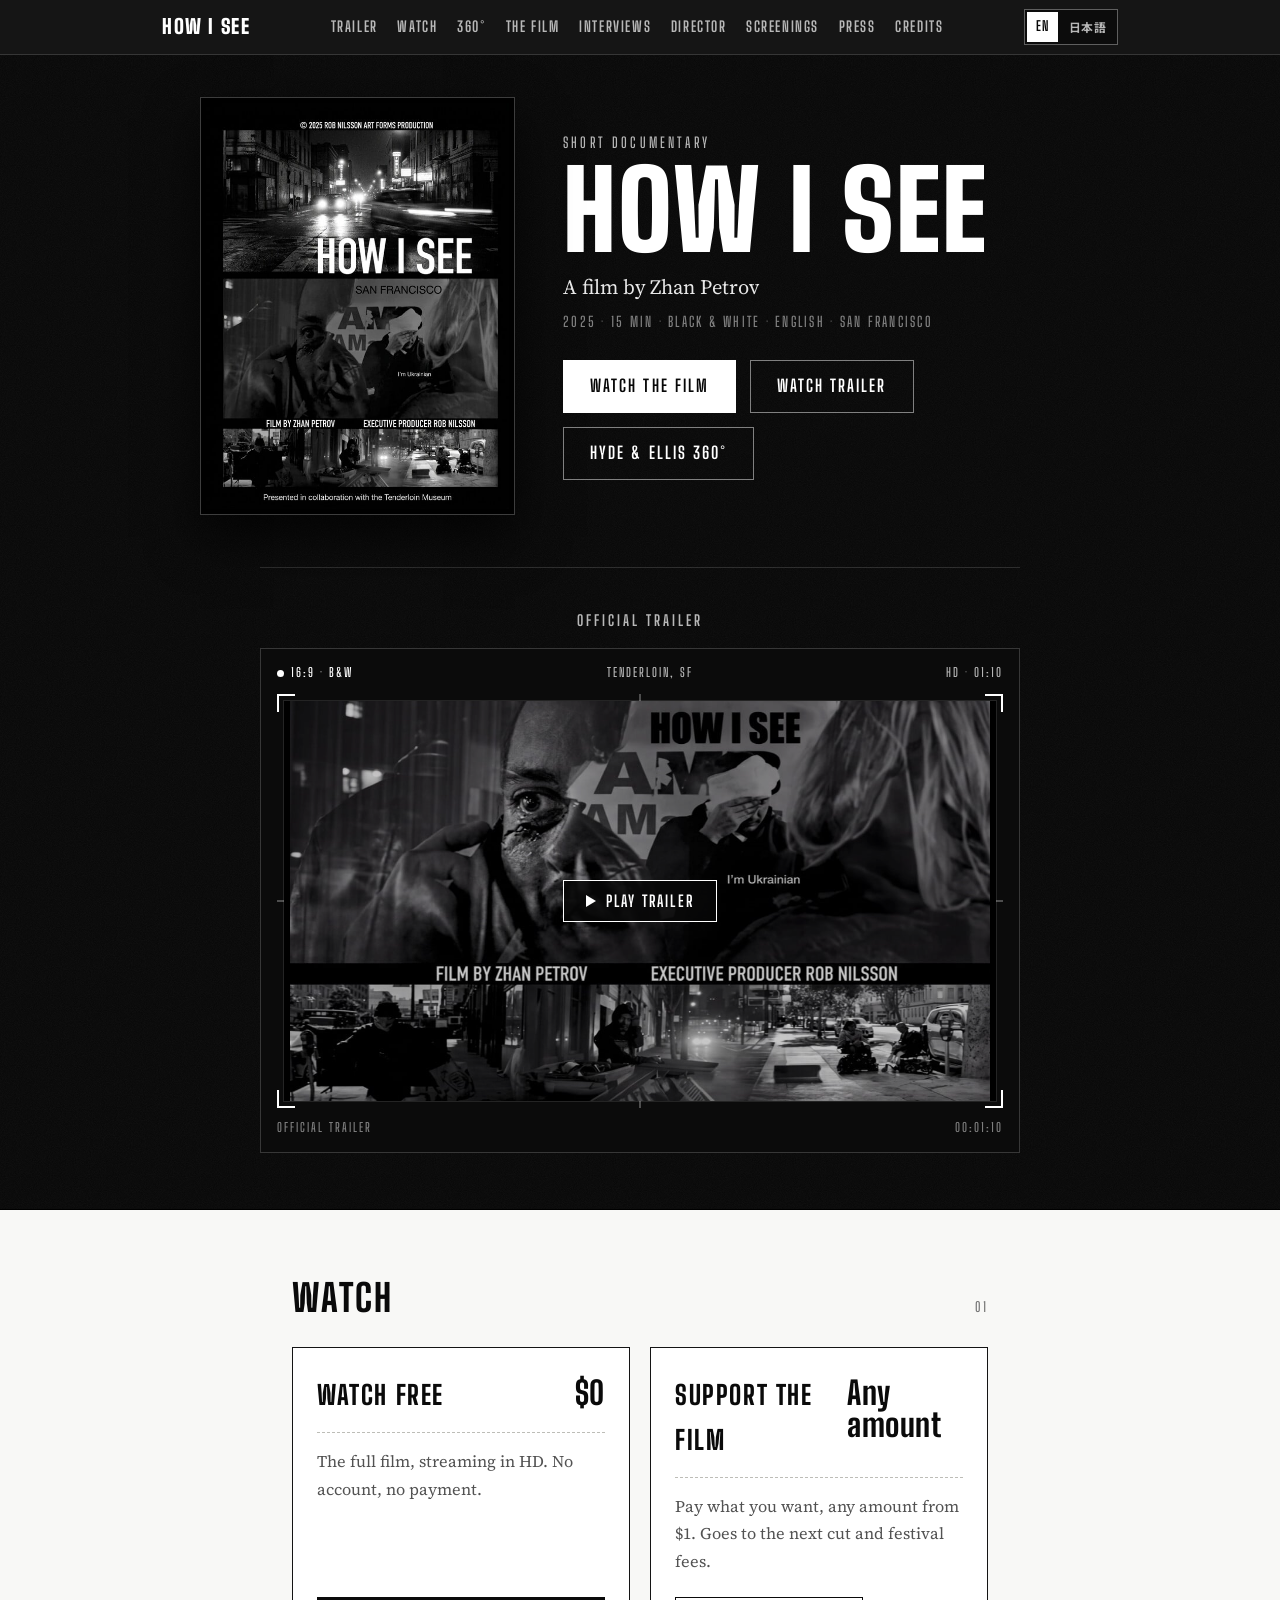
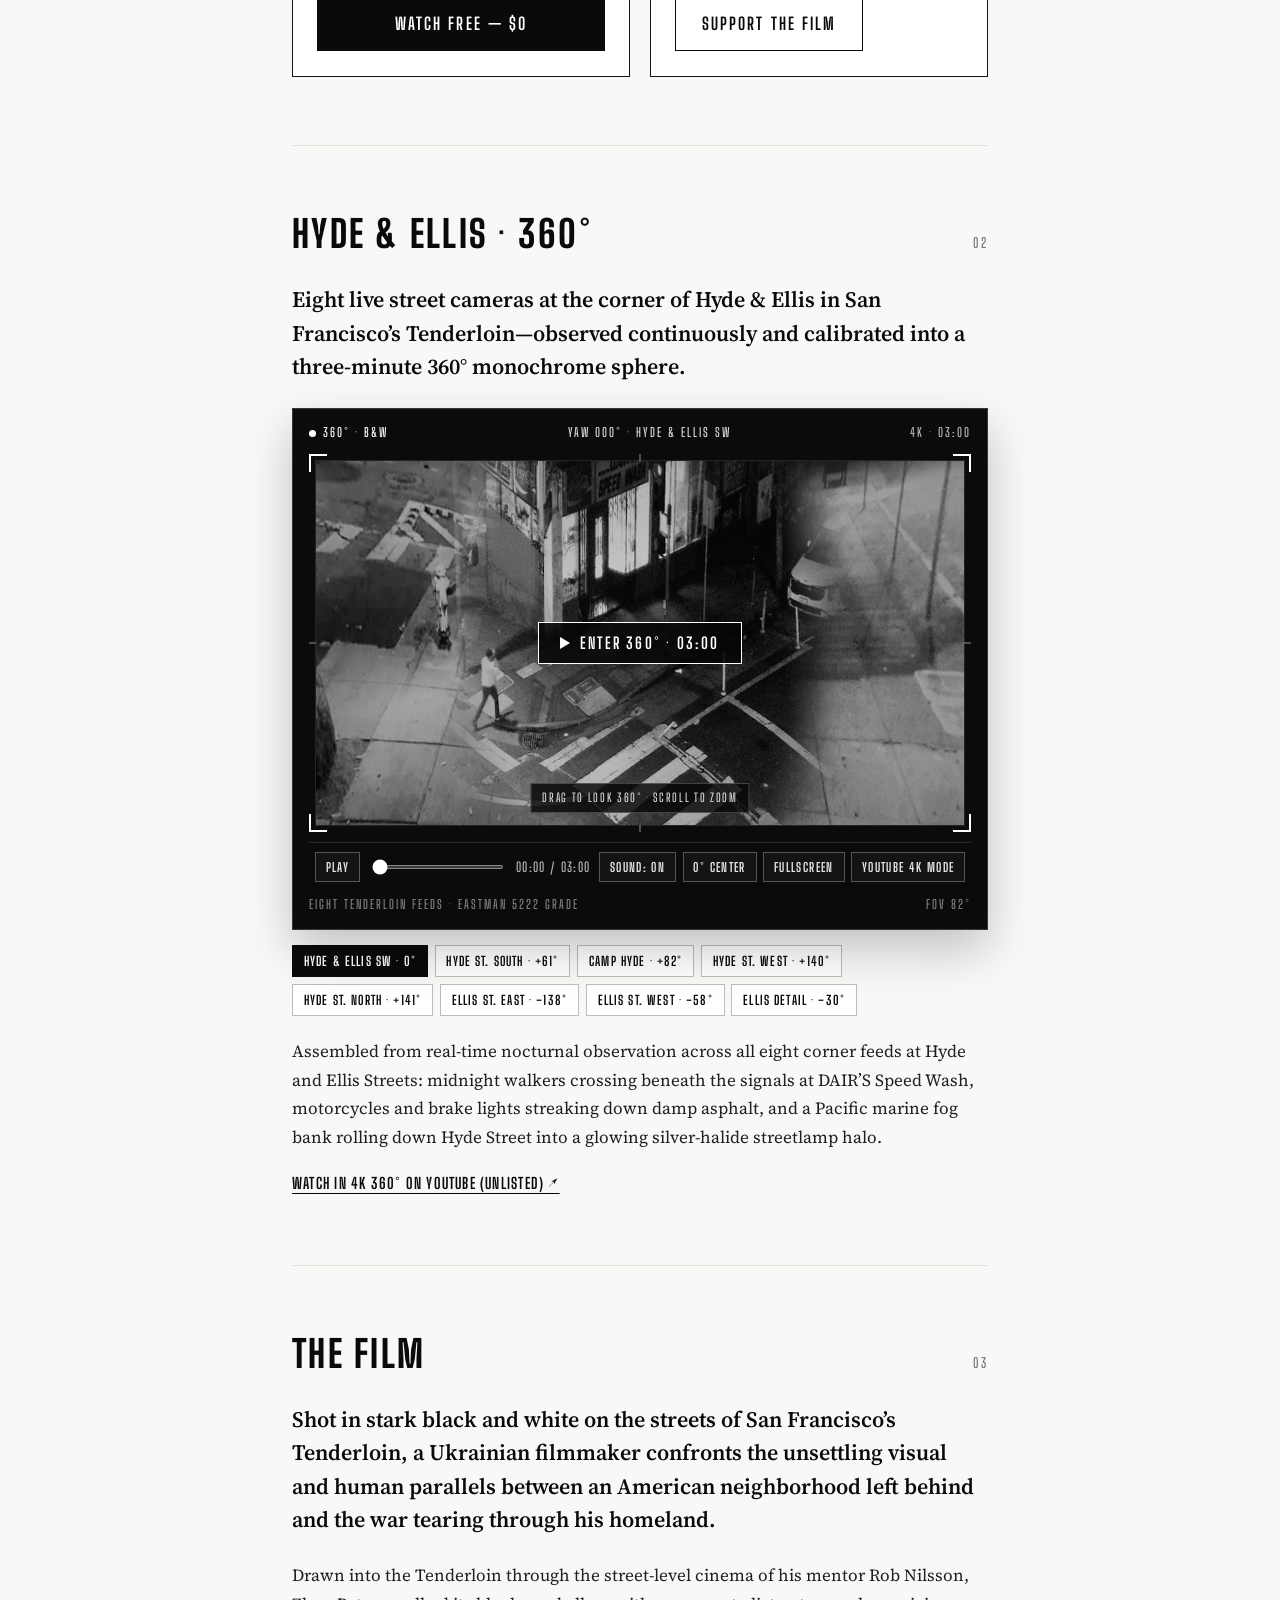
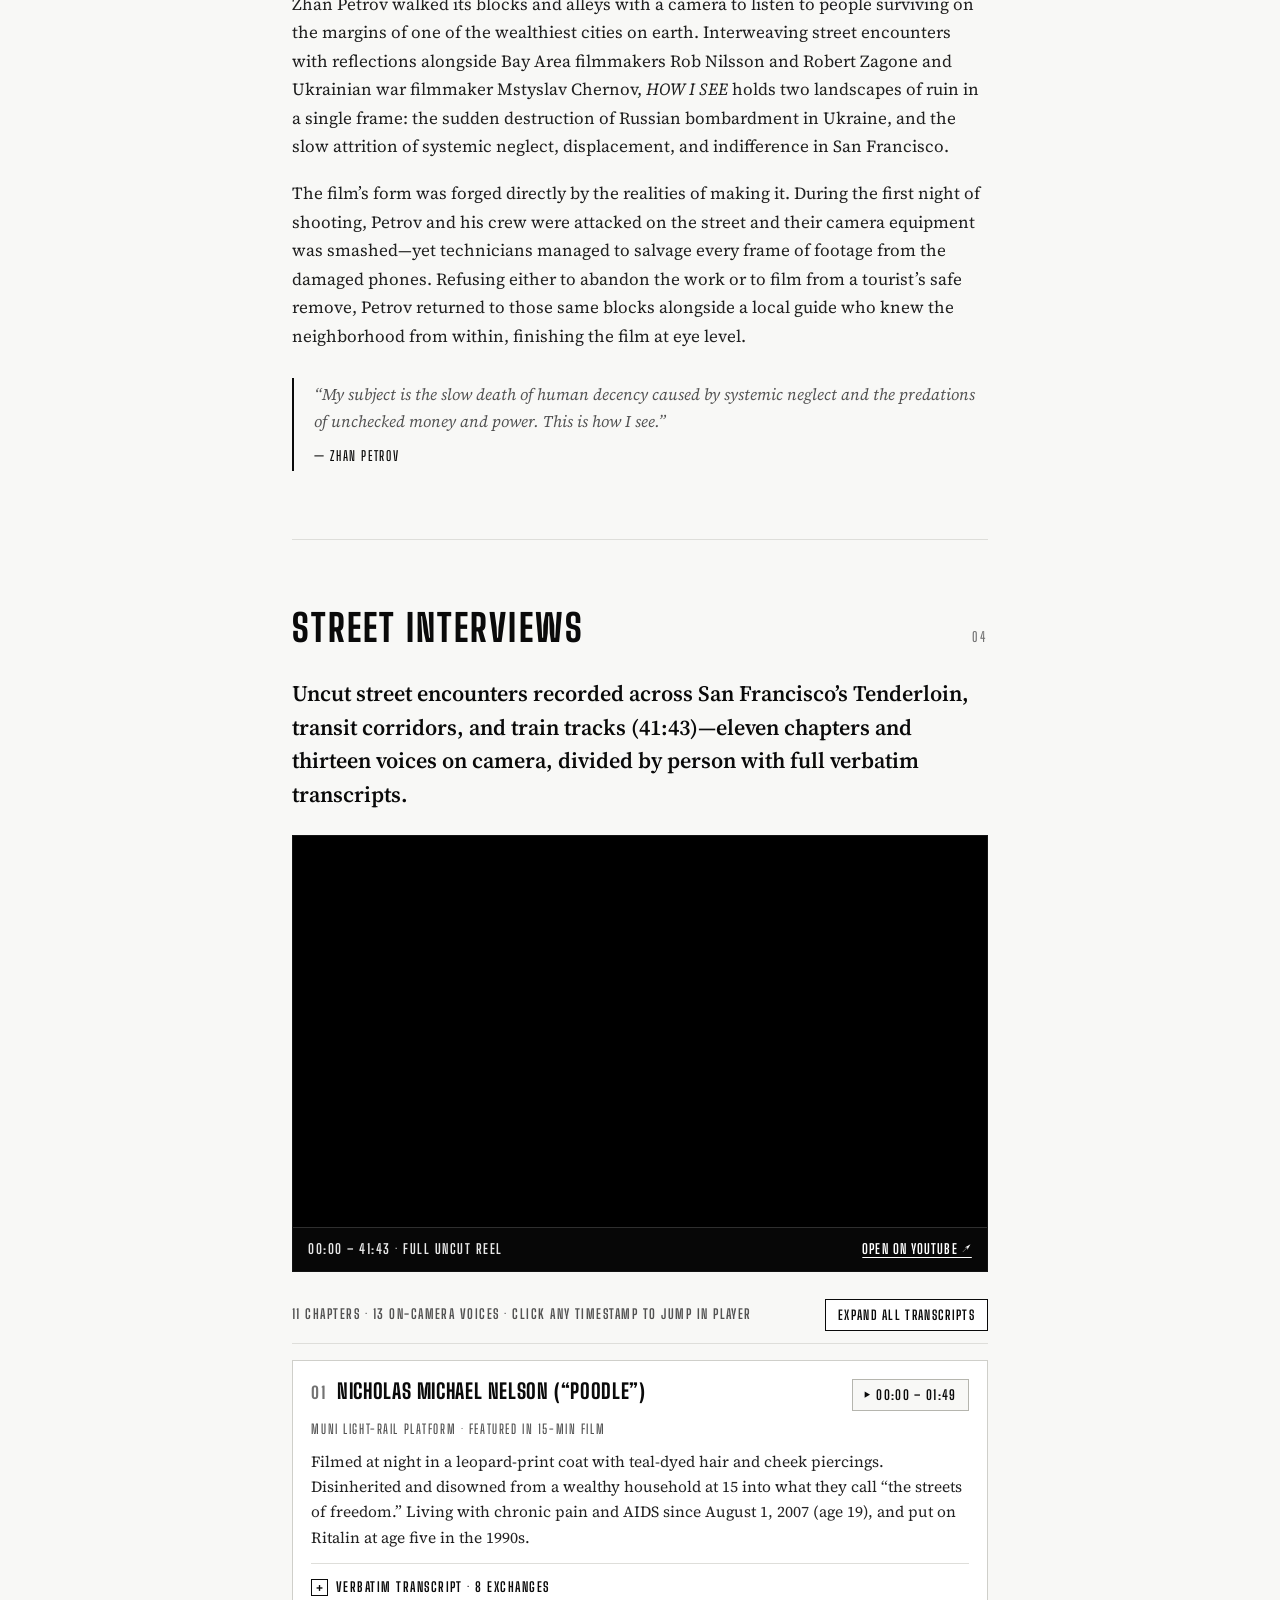
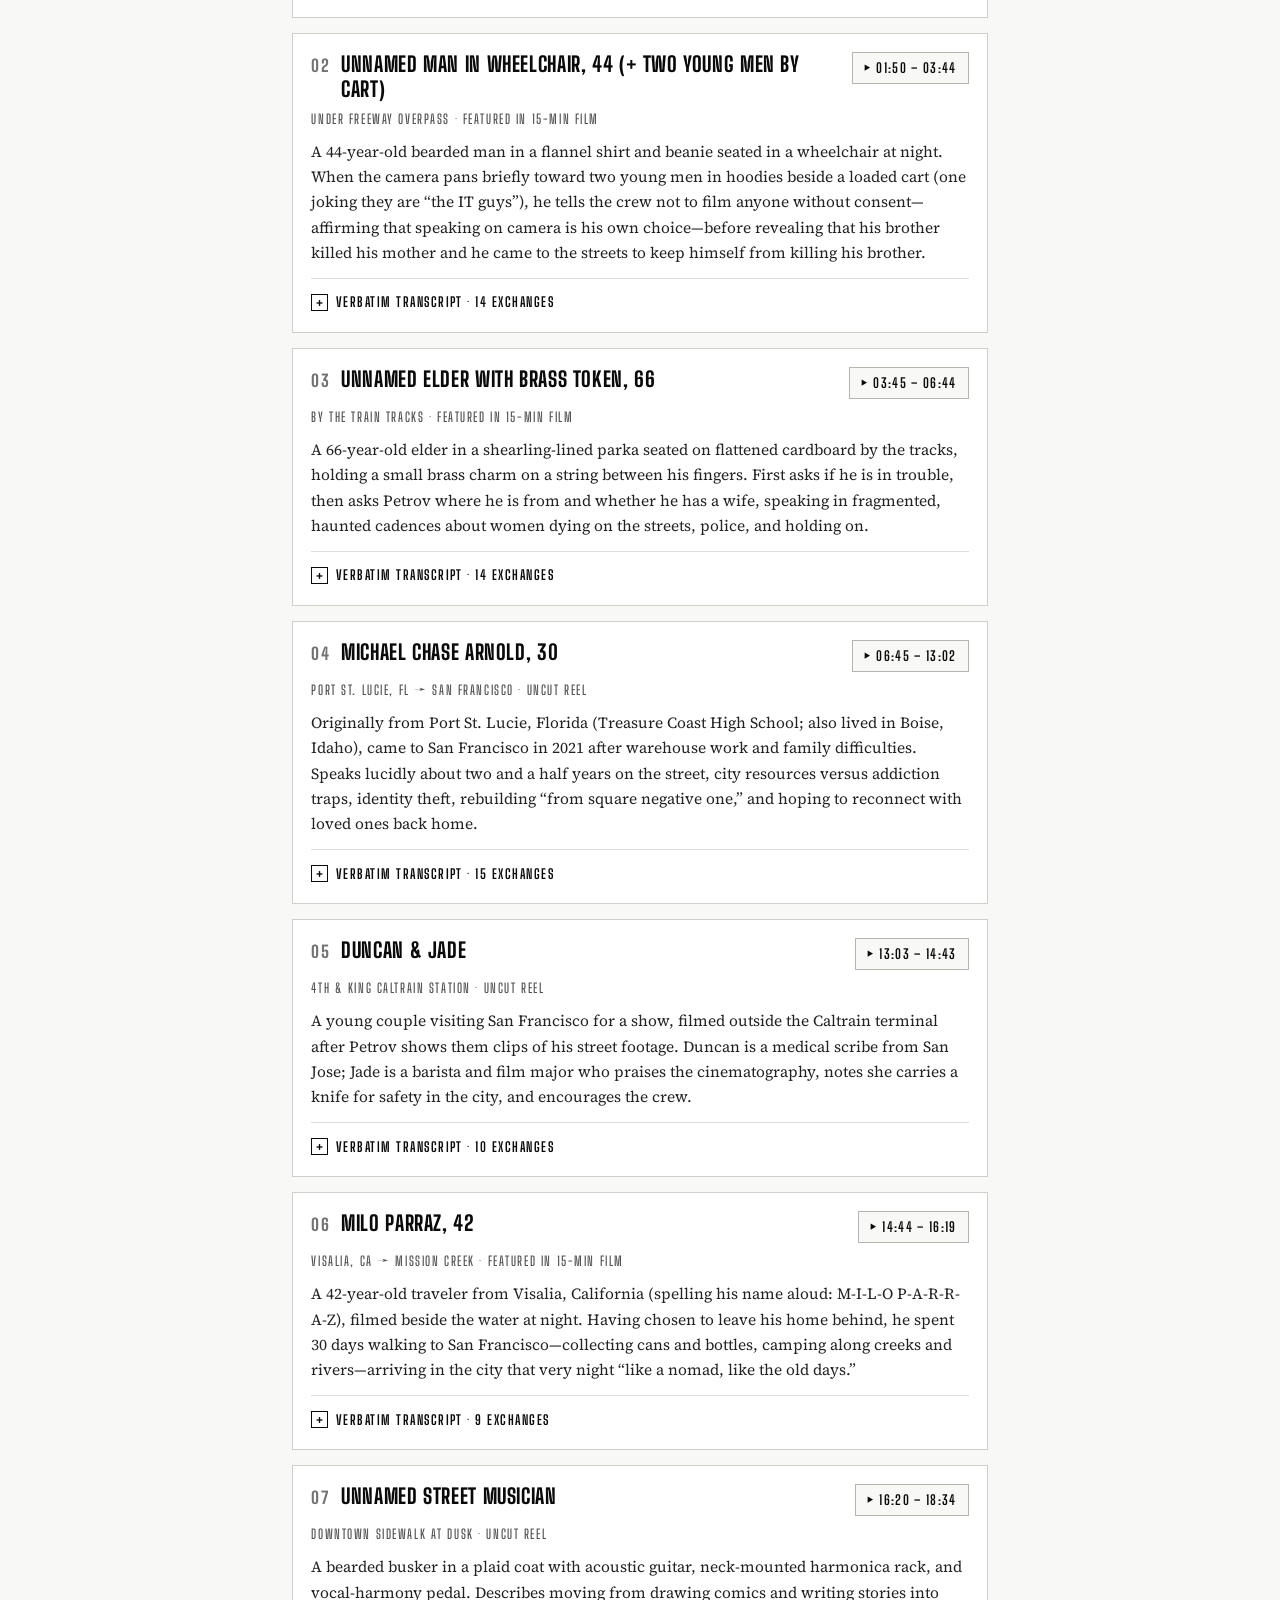
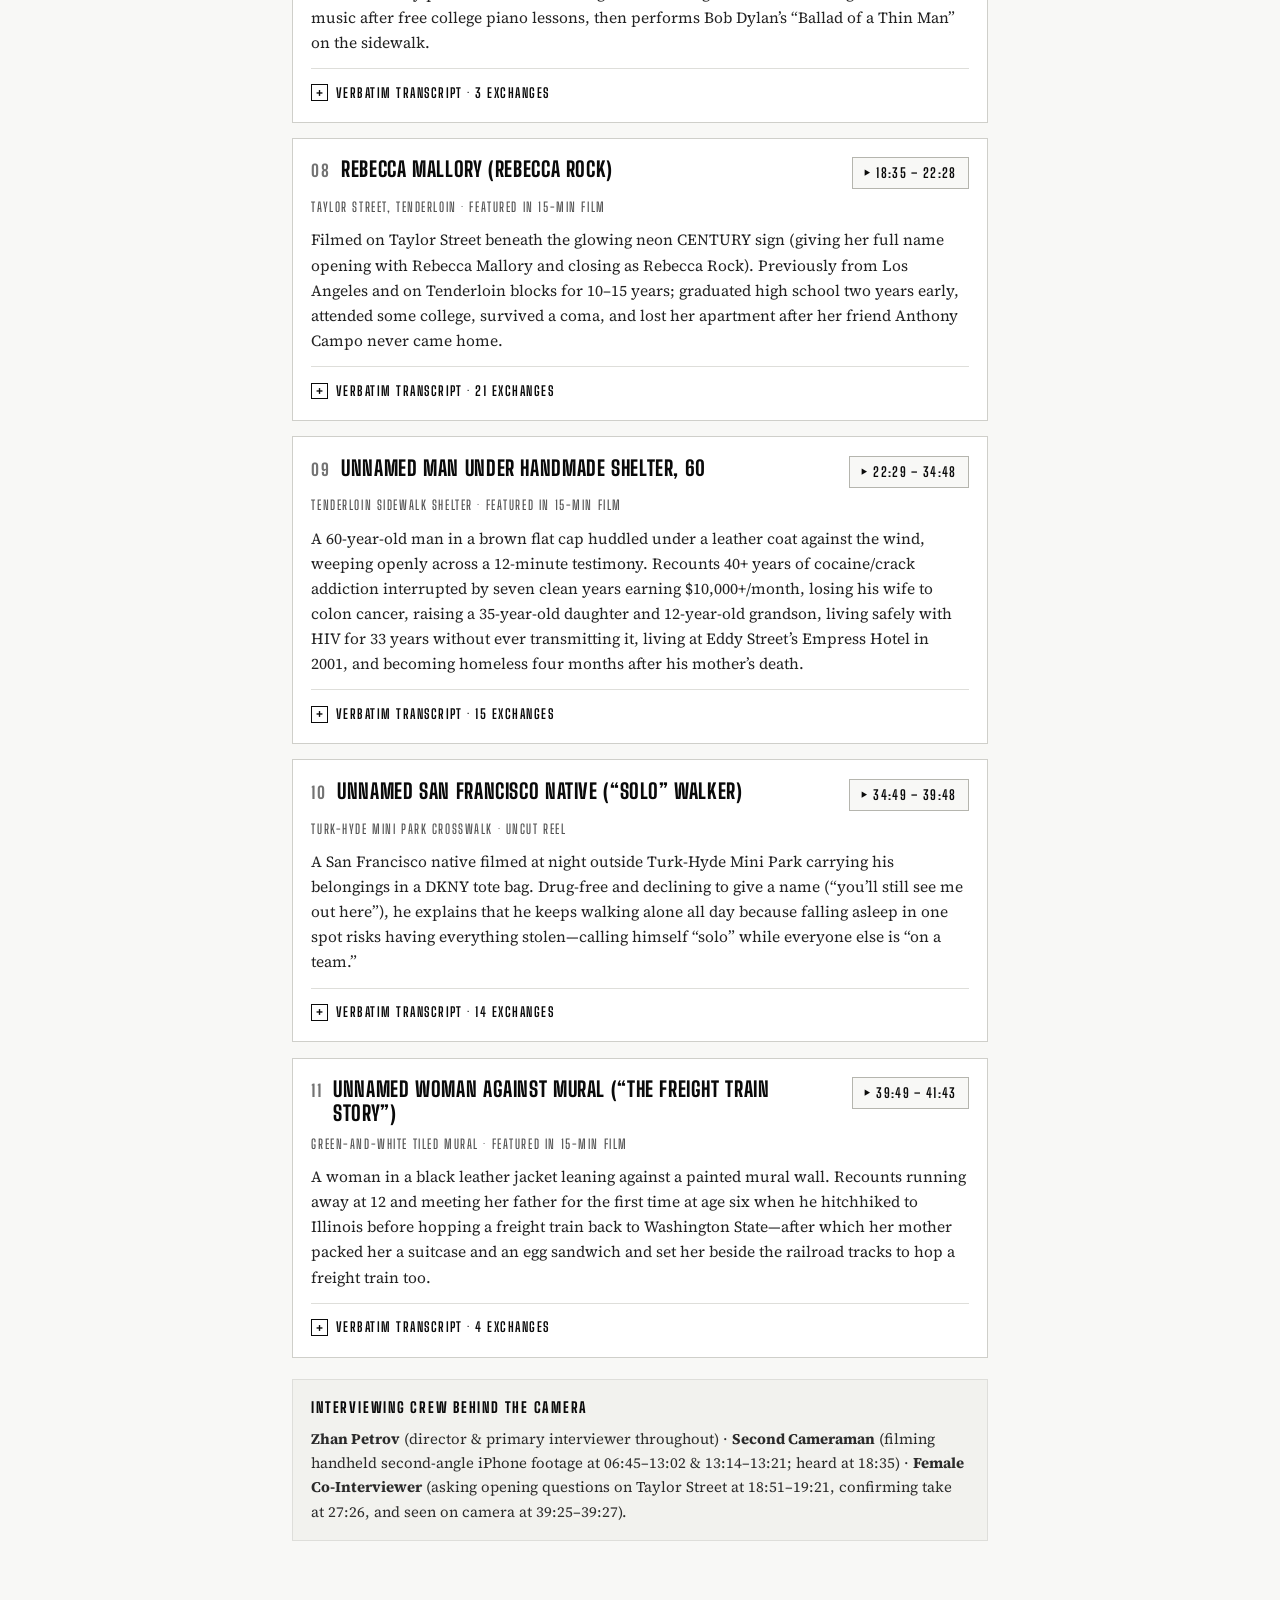
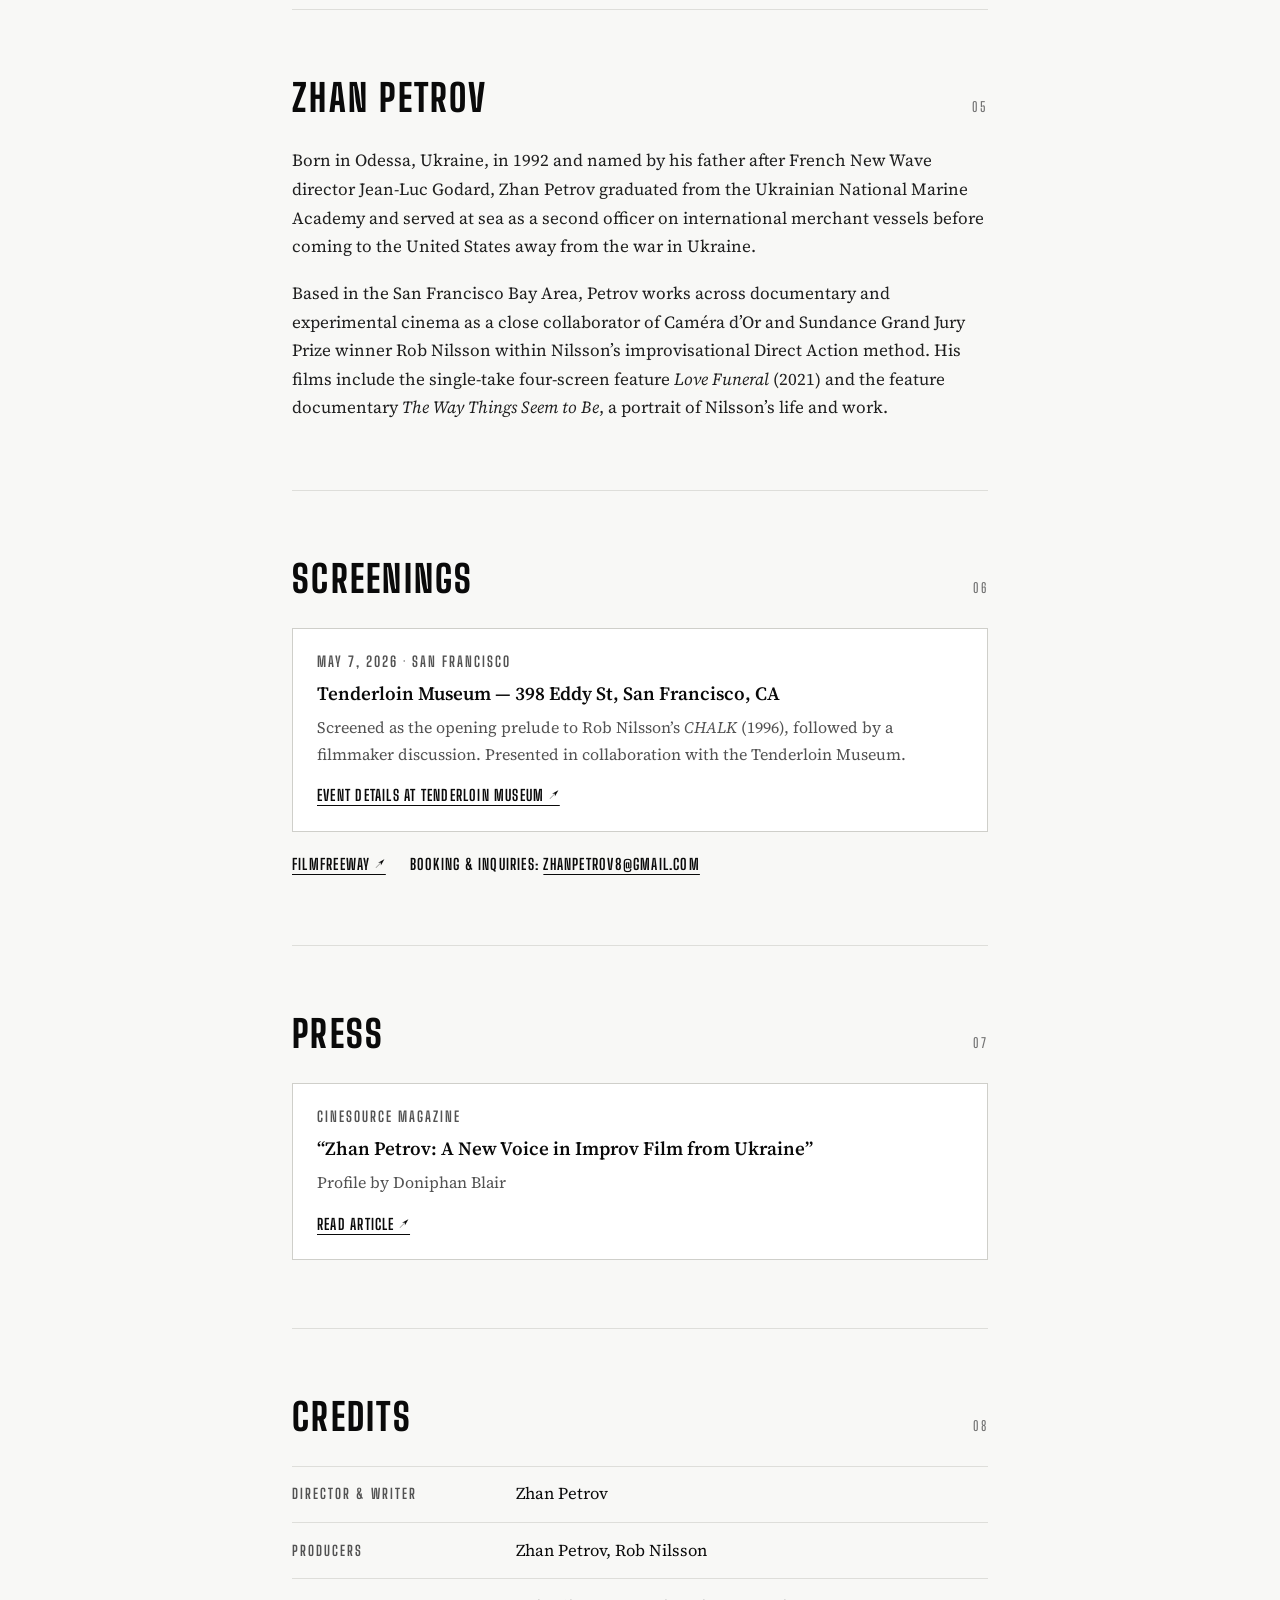
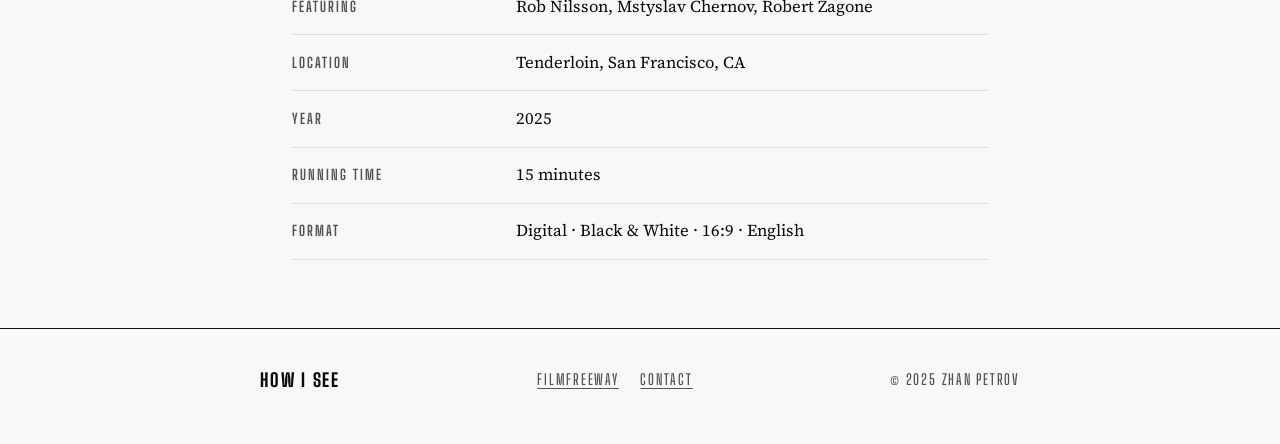
==== index.html @ 3a01c8f3 "Add Street Interviews section (41:43 reel, 11 chapters, 13 identified voices & verbatim transcripts " ====
<!doctype html>
<html lang="en">
<head>
  <meta charset="utf-8">
  <meta name="viewport" content="width=device-width, initial-scale=1">
  <title>HOW I SEE — A film by Zhan Petrov</title>
  <meta name="description" content="HOW I SEE (2025, 15 min, B&amp;W) — A short documentary by Zhan Petrov. Shot on the streets of San Francisco’s Tenderloin, reflecting on visual parallels to war-torn Ukraine.">
  <link rel="canonical" href="https://howisee.homes/">

  <!-- Open Graph / Link Previews -->
  <meta property="og:type" content="video.movie">
  <meta property="og:site_name" content="HOW I SEE">
  <meta property="og:title" content="HOW I SEE — A film by Zhan Petrov">
  <meta property="og:description" content="2025 · 15 min · Black &amp; White · Shot on the streets of San Francisco’s Tenderloin, reflecting on visual parallels to war-torn Ukraine.">
  <meta property="og:url" content="https://howisee.homes/">
  <meta property="og:image" content="https://howisee.homes/assets/trailer-poster.jpg">
  <meta property="og:image:width" content="1194">
  <meta property="og:image:height" content="682">
  <meta property="og:image:alt" content="HOW I SEE — A film by Zhan Petrov (2025, 15 min, Black and White)">

  <!-- Twitter Card -->
  <meta name="twitter:card" content="summary_large_image">
  <meta name="twitter:title" content="HOW I SEE — A film by Zhan Petrov">
  <meta name="twitter:description" content="2025 · 15 min · Black &amp; White · Shot on the streets of San Francisco’s Tenderloin.">
  <meta name="twitter:image" content="https://howisee.homes/assets/trailer-poster.jpg">

  <link rel="icon" type="image/svg+xml" href="assets/favicon.svg">
  <meta name="theme-color" content="#070707">

  <!-- Google Fonts: Big Shoulders Display, Source Serif 4, Noto Sans JP & Shippori Mincho -->
  <link rel="preconnect" href="https://fonts.googleapis.com">
  <link rel="preconnect" href="https://fonts.gstatic.com" crossorigin>
  <link href="https://fonts.googleapis.com/css2?family=Big+Shoulders+Display:wght@600;700;800;900&amp;family=Noto+Sans+JP:wght@500;700&amp;family=Shippori+Mincho:wght@400;600&amp;family=Source+Serif+4:ital,opsz,wght@0,8..60,400;0,8..60,600;1,8..60,400&amp;display=swap" rel="stylesheet">

  <link rel="stylesheet" href="styles.css">
</head>
<body id="top">
  <a class="skip-link" href="#watch" data-i18n="skip">Skip to content</a>

  <!-- TOP MENU BAR + LANGUAGE SWITCHER -->
  <nav class="site-nav" aria-label="Primary">
    <div class="site-nav-inner">
      <a class="site-nav-brand" href="#top">HOW I SEE</a>

      <div class="site-nav-links" id="site-nav-links">
        <a href="#trailer" data-i18n="nav.trailer">Trailer</a>
        <a href="#watch" data-i18n="nav.watch">Watch</a>
        <a href="#vr360" data-i18n="nav.vr360">360&deg;</a>
        <a href="#film" data-i18n="nav.film">The Film</a>
        <a href="#interviews" data-i18n="nav.interviews">Interviews</a>
        <a href="#director" data-i18n="nav.director">Director</a>
        <a href="#screenings" data-i18n="nav.screenings">Screenings</a>
        <a href="#press" data-i18n="nav.press">Press</a>
        <a href="#credits" data-i18n="nav.credits">Credits</a>
      </div>

      <div class="site-nav-controls">
        <div class="lang-switch" role="group" aria-label="Language">
          <button type="button" class="lang-btn is-active" data-set-lang="en" aria-pressed="true" lang="en">EN</button>
          <span class="lang-sep" aria-hidden="true">/</span>
          <button type="button" class="lang-btn" data-set-lang="ja" aria-pressed="false" lang="ja">日本語</button>
        </div>

        <button
          type="button"
          class="menu-toggle"
          id="menu-toggle"
          aria-expanded="false"
          aria-controls="site-nav-links"
          data-i18n="nav.menu"
        >Menu</button>
      </div>
    </div>
  </nav>

  <!-- 1. HERO OPENING (POSTER) + OFFICIAL TRAILER -->
  <header class="hero">
    <div class="hero-inner">
      <div class="hero-showcase">
        <div class="hero-header">
          <p class="hero-kicker" data-i18n="hero.kicker">Short Documentary</p>
          <h1 class="hero-title">HOW I SEE</h1>
          <p class="hero-byline" data-i18n="hero.byline">A film by Zhan Petrov</p>
          <p class="hero-facts" data-i18n-html="hero.facts">2025 &middot; <span class="nowrap">15 min</span> &middot; <span class="nowrap">Black &amp; White</span> &middot; English &middot; <span class="nowrap">San Francisco</span></p>
        </div>

        <figure class="hero-poster">
          <img
            id="hero-poster-img"
            src="assets/poster.jpg"
            alt="HOW I SEE — Official Film Poster"
            data-i18n-alt="hero.posterAlt"
            width="597"
            height="800"
            fetchpriority="high"
            decoding="async"
          >
        </figure>

        <div class="hero-actions">
          <a class="btn btn--hero-primary" href="#watch" data-i18n="hero.ctaWatch">Watch the film</a>
          <a class="btn btn--hero-secondary" href="#trailer" data-play-trailer data-i18n="hero.ctaTrailer">Watch trailer</a>
          <a class="btn btn--hero-secondary" href="#vr360" data-i18n="hero.cta360">Hyde &amp; Ellis 360&deg;</a>
        </div>
      </div>

      <!-- Official FilmFreeway Trailer inside Camera-Viewfinder Frame -->
      <div class="trailer-stage" id="trailer">
        <p class="trailer-stage-label" data-i18n="trailer.kicker">Official Trailer</p>

        <div class="viewfinder" role="region" aria-label="HOW I SEE official trailer" data-i18n-aria="hero.vfRegion">
          <div class="vf-hud vf-hud--top" aria-hidden="true">
            <span class="vf-status"><span class="vf-dot"></span> 16:9 &middot; B&amp;W</span>
            <span class="vf-hide-xs">TENDERLOIN, SF</span>
            <span>HD &middot; 01:10</span>
          </div>

          <div class="vf-gate">
            <span class="vf-corner vf-corner--tl" aria-hidden="true"></span>
            <span class="vf-corner vf-corner--tr" aria-hidden="true"></span>
            <span class="vf-corner vf-corner--bl" aria-hidden="true"></span>
            <span class="vf-corner vf-corner--br" aria-hidden="true"></span>

            <span class="vf-tick vf-tick--top" aria-hidden="true"></span>
            <span class="vf-tick vf-tick--bottom" aria-hidden="true"></span>
            <span class="vf-tick vf-tick--left" aria-hidden="true"></span>
            <span class="vf-tick vf-tick--right" aria-hidden="true"></span>

            <div class="vf-screen" id="trailer-screen">
              <video
                id="trailer-video"
                src="assets/trailer.mp4"
                poster="assets/trailer-poster.jpg"
                preload="metadata"
                playsinline
                controls
              ></video>
              <button
                type="button"
                class="vf-play-overlay"
                id="trailer-play-btn"
                aria-label="Play official trailer"
                data-i18n-aria="trailer.playAria"
              >
                <span class="vf-play-badge">
                  <span class="vf-play-triangle" aria-hidden="true"></span>
                  <span data-i18n="trailer.playLabel">Play Trailer</span>
                </span>
              </button>
            </div>
          </div>

          <div class="vf-hud vf-hud--bottom" aria-hidden="true">
            <span>OFFICIAL TRAILER</span>
            <span>00:01:10</span>
          </div>
        </div>
      </div>
    </div>
  </header>

  <main class="page-main" id="main-content">

    <!-- 2. WATCH -->
    <section class="section" id="watch" aria-labelledby="heading-watch">
      <div class="section-header">
        <h2 class="section-title" id="heading-watch" data-i18n="watch.heading">Watch</h2>
        <span class="section-index">01</span>
      </div>

      <div class="tickets-grid">
        <!-- Free Ticket -->
        <article class="ticket-card" data-tier="free">
          <div>
            <div class="ticket-top">
              <h3 class="ticket-label" data-tier-label>Watch free</h3>
              <span class="ticket-price" data-tier-price>$0</span>
            </div>
            <p class="ticket-terms" data-tier-terms>The full film, streaming in HD. No account, no payment.</p>
          </div>
          <div class="ticket-action">
            <div data-tier-slot>
              <a class="btn btn--ticket" href="watch.html">Watch free — $0</a>
            </div>
            <p class="ticket-status" data-tier-status hidden></p>
          </div>
        </article>

        <!-- Support Ticket -->
        <article class="ticket-card" data-tier="support">
          <div>
            <div class="ticket-top">
              <h3 class="ticket-label" data-tier-label>Support the film</h3>
              <span class="ticket-price" data-tier-price>Any amount</span>
            </div>
            <p class="ticket-terms" data-tier-terms>Pay what you want, any amount from $1. Goes to the next cut and festival fees.</p>
          </div>
          <div class="ticket-action">
            <div data-tier-slot>
              <button type="button" class="btn btn--outline is-disabled" disabled aria-disabled="true">Support the film</button>
            </div>
            <p class="ticket-status" data-tier-status>Checkout opens soon</p>
          </div>
        </article>
      </div>
    </section>

    <!-- 2B. HYDE & ELLIS · 360° (8-CAMERA TENDERLOIN SPHERICAL OBSERVATION) -->
    <section class="section" id="vr360" aria-labelledby="heading-vr360">
      <div class="section-header">
        <h2 class="section-title" id="heading-vr360" data-i18n="vr360.heading">Hyde &amp; Ellis &middot; 360&deg;</h2>
        <span class="section-index">02</span>
      </div>

      <p class="logline" data-i18n="vr360.lead">
        Eight live street cameras at the corner of Hyde &amp; Ellis in San Francisco’s Tenderloin—observed continuously and calibrated into a three-minute 360&deg; monochrome sphere.
      </p>

      <div class="viewfinder viewfinder--360" id="vr360-viewfinder" role="region" aria-label="Hyde and Ellis 360 degree Tenderloin street player" data-i18n-aria="vr360.regionAria">
        <div class="vf-hud vf-hud--top" aria-hidden="true">
          <span class="vf-status"><span class="vf-dot"></span> 360&deg; &middot; B&amp;W</span>
          <span class="vr360-hud-angle" id="vr360-hud-angle">YAW 000&deg; &middot; HYDE &amp; ELLIS SW</span>
          <span>4K &middot; 03:00</span>
        </div>

        <div class="vf-gate">
          <span class="vf-corner vf-corner--tl" aria-hidden="true"></span>
          <span class="vf-corner vf-corner--tr" aria-hidden="true"></span>
          <span class="vf-corner vf-corner--bl" aria-hidden="true"></span>
          <span class="vf-corner vf-corner--br" aria-hidden="true"></span>

          <span class="vf-tick vf-tick--top" aria-hidden="true"></span>
          <span class="vf-tick vf-tick--bottom" aria-hidden="true"></span>
          <span class="vf-tick vf-tick--left" aria-hidden="true"></span>
          <span class="vf-tick vf-tick--right" aria-hidden="true"></span>

          <div class="vf-screen vf-screen--360" id="vr360-screen" tabindex="0" aria-label="Interactive 360 degree street view — drag or use arrow keys to look around" data-i18n-aria="vr360.canvasAria">
            <canvas id="vr360-canvas"></canvas>
            <video
              id="vr360-video"
              src="assets/hyde-ellis-360.mp4"
              preload="metadata"
              playsinline
              loop
              crossorigin="anonymous"
              hidden
            ></video>
            <iframe
              id="vr360-yt-frame"
              title="HOW I SEE — Hyde &amp; Ellis 360° (YouTube 4K)"
              allow="accelerometer; autoplay; clipboard-write; encrypted-media; gyroscope; picture-in-picture; fullscreen; xr-spatial-tracking"
              allowfullscreen
              referrerpolicy="strict-origin-when-cross-origin"
              hidden
            ></iframe>

            <button
              type="button"
              class="vf-play-overlay vf-play-overlay--360"
              id="vr360-play-overlay"
              aria-label="Play 3-minute 360 degree Tenderloin observation"
              data-i18n-aria="vr360.playAria"
            >
              <span class="vf-play-badge">
                <span class="vf-play-triangle" aria-hidden="true"></span>
                <span data-i18n="vr360.playLabel">Enter 360&deg; &middot; 03:00</span>
              </span>
            </button>

            <div class="vr360-drag-hint" id="vr360-drag-hint" aria-hidden="true" data-i18n="vr360.dragHint">
              Drag to look 360&deg; &middot; Scroll to zoom
            </div>
          </div>
        </div>

        <div class="vr360-controls" id="vr360-controls">
          <div class="vr360-transport">
            <button type="button" class="vr360-ctrl-btn" id="vr360-btn-play" data-i18n="vr360.btnPlay">Play</button>
            <input
              type="range"
              class="vr360-scrub"
              id="vr360-scrub"
              min="0"
              max="180"
              step="0.1"
              value="0"
              aria-label="Seek 360 video timeline"
              data-i18n-aria="vr360.scrubAria"
            >
            <span class="vr360-time" id="vr360-time">00:00 / 03:00</span>
          </div>

          <div class="vr360-actions">
            <button type="button" class="vr360-ctrl-btn" id="vr360-btn-mute" data-i18n="vr360.btnSoundOn">Sound: On</button>
            <button type="button" class="vr360-ctrl-btn" id="vr360-btn-recenter" data-i18n="vr360.btnRecenter">0&deg; Center</button>
            <button type="button" class="vr360-ctrl-btn" id="vr360-btn-gyro" hidden data-i18n="vr360.btnGyro">Gyro</button>
            <button type="button" class="vr360-ctrl-btn" id="vr360-btn-fs" data-i18n="vr360.btnFullscreen">Fullscreen</button>
            <button type="button" class="vr360-ctrl-btn" id="vr360-btn-mode" data-i18n="vr360.btnYtEmbed">YouTube 4K Mode</button>
          </div>
        </div>

        <div class="vf-hud vf-hud--bottom" aria-hidden="true">
          <span>EIGHT TENDERLOIN FEEDS &middot; EASTMAN 5222 GRADE</span>
          <span id="vr360-hud-fov">FOV 75&deg;</span>
        </div>
      </div>

      <div class="vr360-cams" role="group" aria-label="Jump to camera perspective" data-i18n-aria="vr360.camsAria">
        <button type="button" class="vr360-cam-btn is-active" data-vr-yaw="0" data-vr-pitch="-2">Hyde &amp; Ellis SW &middot; 0&deg;</button>
        <button type="button" class="vr360-cam-btn" data-vr-yaw="61" data-vr-pitch="-6">Hyde St. South &middot; +61&deg;</button>
        <button type="button" class="vr360-cam-btn" data-vr-yaw="82" data-vr-pitch="14">Camp Hyde &middot; +82&deg;</button>
        <button type="button" class="vr360-cam-btn" data-vr-yaw="140" data-vr-pitch="14">Hyde St. West &middot; +140&deg;</button>
        <button type="button" class="vr360-cam-btn" data-vr-yaw="141" data-vr-pitch="-6">Hyde St. North &middot; +141&deg;</button>
        <button type="button" class="vr360-cam-btn" data-vr-yaw="-138" data-vr-pitch="-6">Ellis St. East &middot; &minus;138&deg;</button>
        <button type="button" class="vr360-cam-btn" data-vr-yaw="-58" data-vr-pitch="-6">Ellis St. West &middot; &minus;58&deg;</button>
        <button type="button" class="vr360-cam-btn" data-vr-yaw="-30" data-vr-pitch="6">Ellis Detail &middot; &minus;30&deg;</button>
      </div>

      <div class="prose vr360-note">
        <p data-i18n="vr360.note">
          Assembled from real-time nocturnal observation across all eight corner feeds at Hyde and Ellis Streets: midnight walkers crossing beneath the signals at DAIR’S Speed Wash, motorcycles and brake lights streaking down damp asphalt, and a Pacific marine fog bank rolling down Hyde Street into a glowing silver-halide streetlamp halo.
        </p>
      </div>

      <div class="inline-links">
        <a
          href="https://youtu.be/f-DT6I0NT-I"
          id="vr360-yt-link"
          target="_blank"
          rel="noopener"
          data-i18n="vr360.ytDirectLink"
        >Watch in 4K 360&deg; on YouTube (Unlisted) &nearr;</a>
      </div>
    </section>

    <!-- 3. THE FILM -->
    <section class="section" id="film" aria-labelledby="heading-film">
      <div class="section-header">
        <h2 class="section-title" id="heading-film" data-i18n="film.heading">The Film</h2>
        <span class="section-index">03</span>
      </div>

      <p class="logline" data-i18n="film.logline">
        Shot in stark black and white on the streets of San Francisco’s Tenderloin, a Ukrainian filmmaker confronts the unsettling visual and human parallels between an American neighborhood left behind and the war tearing through his homeland.
      </p>

      <div class="prose">
        <p data-i18n-html="film.p1">
          Drawn into the Tenderloin through the street-level cinema of his mentor Rob Nilsson, Zhan Petrov walked its blocks and alleys with a camera to listen to people surviving on the margins of one of the wealthiest cities on earth. Interweaving street encounters with reflections alongside Bay Area filmmakers Rob Nilsson and Robert Zagone and Ukrainian war filmmaker Mstyslav Chernov, <em>HOW I SEE</em> holds two landscapes of ruin in a single frame: the sudden destruction of Russian bombardment in Ukraine, and the slow attrition of systemic neglect, displacement, and indifference in San Francisco.
        </p>
        <p data-i18n="film.p2">
          The film’s form was forged directly by the realities of making it. During the first night of shooting, Petrov and his crew were attacked on the street and their camera equipment was smashed—yet technicians managed to salvage every frame of footage from the damaged phones. Refusing either to abandon the work or to film from a tourist’s safe remove, Petrov returned to those same blocks alongside a local guide who knew the neighborhood from within, finishing the film at eye level.
        </p>
      </div>

      <blockquote class="director-statement">
        <p data-i18n="film.quote">“My subject is the slow death of human decency caused by systemic neglect and the predations of unchecked money and power. This is how I see.”</p>
        <cite data-i18n="film.quoteCite">&mdash; Zhan Petrov</cite>
      </blockquote>
    </section>

    <!-- 4. STREET INTERVIEWS (FULL 41:43 UNCUT REEL & VERBATIM TRANSCRIPTS) -->
    <section class="section" id="interviews" aria-labelledby="heading-interviews">
      <div class="section-header">
        <h2 class="section-title" id="heading-interviews" data-i18n="interviews.heading">Street Interviews</h2>
        <span class="section-index">04</span>
      </div>

      <p class="logline" data-i18n="interviews.lead">
        Uncut street encounters recorded across San Francisco’s Tenderloin, transit corridors, and train tracks (41:43)—eleven chapters and thirteen voices on camera, divided by person with full verbatim transcripts.
      </p>

      <div class="interviews-player">
        <div class="interviews-screen" id="interviews-screen">
          <iframe
            id="interviews-iframe"
            src="https://www.youtube-nocookie.com/embed/QgwRsArIVKI?rel=0&amp;modestbranding=1&amp;playsinline=1"
            title="HOW I SEE — Full Street Interviews (41:43)"
            data-i18n-title="interviews.iframeTitle"
            loading="lazy"
            allow="accelerometer; autoplay; clipboard-write; encrypted-media; gyroscope; picture-in-picture; fullscreen"
            allowfullscreen
            referrerpolicy="strict-origin-when-cross-origin"
          ></iframe>
        </div>
        <div class="interviews-bar">
          <span class="interviews-now" id="interviews-now" data-i18n="interviews.fullReel">00:00 &ndash; 41:43 &middot; Full Uncut Reel</span>
          <a
            class="arrow-link interviews-yt-link"
            id="interviews-yt-link"
            href="https://youtu.be/QgwRsArIVKI"
            target="_blank"
            rel="noopener"
            data-i18n="interviews.watchYt"
          >Open on YouTube &nearr;</a>
        </div>
      </div>

      <div class="interviews-toolbar">
        <p class="interviews-count" data-i18n="interviews.count">11 Chapters &middot; 13 On-Camera Voices &middot; Click any timestamp to jump in player</p>
        <button
          type="button"
          class="btn-text-toggle"
          id="interviews-toggle-all"
          aria-expanded="false"
          data-i18n="interviews.expandAll"
        >Expand all transcripts</button>
      </div>

      <div class="interviews-list" id="interviews-list"></div>

      <aside class="interviews-crew" aria-labelledby="interviews-crew-heading">
        <h3 class="interviews-crew-title" id="interviews-crew-heading" data-i18n="interviews.crewTitle">Interviewing Crew Behind the Camera</h3>
        <p class="interviews-crew-body" data-i18n-html="interviews.crewBody">
          <strong>Zhan Petrov</strong> (director &amp; primary interviewer throughout) &middot;
          <strong>Second Cameraman</strong> (filming handheld second-angle iPhone footage at 06:45&ndash;13:02 &amp; 13:14&ndash;13:21; heard at 18:35) &middot;
          <strong>Female Co-Interviewer</strong> (asking opening questions on Taylor Street at 18:51&ndash;19:21, confirming take at 27:26, and seen on camera at 39:25&ndash;39:27).
        </p>
      </aside>
    </section>

    <!-- 5. ZHAN PETROV -->
    <section class="section" id="director" aria-labelledby="heading-director">
      <div class="section-header">
        <h2 class="section-title" id="heading-director" data-i18n="director.heading">Zhan Petrov</h2>
        <span class="section-index">05</span>
      </div>

      <div class="prose">
        <p data-i18n="director.p1">
          Born in Odessa, Ukraine, in 1992 and named by his father after French New Wave director Jean-Luc Godard, Zhan Petrov graduated from the Ukrainian National Marine Academy and served at sea as a second officer on international merchant vessels before coming to the United States away from the war in Ukraine.
        </p>
        <p data-i18n-html="director.p2">
          Based in the San Francisco Bay Area, Petrov works across documentary and experimental cinema as a close collaborator of Cam&eacute;ra d’Or and Sundance Grand Jury Prize winner Rob Nilsson within Nilsson’s improvisational Direct Action method. His films include the single-take four-screen feature <em>Love Funeral</em> (2021) and the feature documentary <em>The Way Things Seem to Be</em>, a portrait of Nilsson’s life and work.
        </p>
      </div>
    </section>

    <!-- 6. SCREENINGS -->
    <section class="section" id="screenings" aria-labelledby="heading-screenings">
      <div class="section-header">
        <h2 class="section-title" id="heading-screenings" data-i18n="screenings.heading">Screenings</h2>
        <span class="section-index">06</span>
      </div>

      <article class="event-item">
        <p class="event-meta" data-i18n="screenings.meta">May 7, 2026 &middot; San Francisco</p>
        <h3 class="event-title" data-i18n="screenings.venue">Tenderloin Museum &mdash; 398 Eddy St, San Francisco, CA</h3>
        <p class="event-detail" data-i18n-html="screenings.detail">
          Screened as the opening prelude to Rob Nilsson’s <em>CHALK</em> (1996), followed by a filmmaker discussion. Presented in collaboration with the Tenderloin Museum.
        </p>
        <a
          class="arrow-link"
          href="https://www.tenderloinmuseum.org/public-programs-2026-1/2026/5/7/rob-nilssons-chalk-1996"
          target="_blank"
          rel="noopener"
          data-i18n="screenings.eventLink"
        >Event details at Tenderloin Museum &nearr;</a>
      </article>

      <div class="inline-links" aria-label="Festival and booking inquiries">
        <a
          href="https://filmfreeway.com/projects/4067236"
          data-site-filmfreeway
          target="_blank"
          rel="noopener"
        >FilmFreeway &nearr;</a>
        <span><span data-i18n="screenings.inquiries">Booking &amp; Inquiries:</span> <a href="mailto:zhanpetrov8@gmail.com" data-site-email="text">zhanpetrov8@gmail.com</a></span>
      </div>
    </section>

    <!-- 7. PRESS -->
    <section class="section" id="press" aria-labelledby="heading-press">
      <div class="section-header">
        <h2 class="section-title" id="heading-press" data-i18n="press.heading">Press</h2>
        <span class="section-index">07</span>
      </div>

      <article class="press-item">
        <p class="press-meta">CineSource Magazine</p>
        <h3 class="press-title" data-i18n="press.title">“Zhan Petrov: A New Voice in Improv Film from Ukraine”</h3>
        <p class="press-detail" data-i18n="press.author">Profile by Doniphan Blair</p>
        <a
          class="arrow-link"
          href="https://cinesourcemagazine.com/index.php?%2Fsite%2Fcomments%2Fzhan_petrov_a_new_voice_in_improv_film_from_ukraine%2F="
          target="_blank"
          rel="noopener"
          data-i18n="press.link"
        >Read article &nearr;</a>
      </article>
    </section>

    <!-- 8. CREDITS -->
    <section class="section" id="credits" aria-labelledby="heading-credits">
      <div class="section-header">
        <h2 class="section-title" id="heading-credits" data-i18n="credits.heading">Credits</h2>
        <span class="section-index">08</span>
      </div>

      <dl class="credits-list">
        <div class="credits-row">
          <dt data-i18n="credits.directorDt">Director &amp; Writer</dt>
          <dd data-i18n="credits.directorDd">Zhan Petrov</dd>
        </div>
        <div class="credits-row">
          <dt data-i18n="credits.producersDt">Producers</dt>
          <dd data-i18n="credits.producersDd">Zhan Petrov, Rob Nilsson</dd>
        </div>
        <div class="credits-row">
          <dt data-i18n="credits.featuringDt">Featuring</dt>
          <dd data-i18n="credits.featuringDd">Rob Nilsson, Mstyslav Chernov, Robert Zagone</dd>
        </div>
        <div class="credits-row">
          <dt data-i18n="credits.locationDt">Location</dt>
          <dd data-i18n="credits.locationDd">Tenderloin, San Francisco, CA</dd>
        </div>
        <div class="credits-row">
          <dt data-i18n="credits.yearDt">Year</dt>
          <dd data-i18n="credits.yearDd">2025</dd>
        </div>
        <div class="credits-row">
          <dt data-i18n="credits.runtimeDt">Running Time</dt>
          <dd data-i18n="credits.runtimeDd">15 minutes</dd>
        </div>
        <div class="credits-row">
          <dt data-i18n="credits.formatDt">Format</dt>
          <dd data-i18n="credits.formatDd">Digital &middot; Black &amp; White &middot; 16:9 &middot; English</dd>
        </div>
      </dl>
    </section>

  </main>

  <!-- 9. FOOTER -->
  <footer class="site-footer">
    <div class="footer-inner">
      <span class="footer-brand">HOW I SEE</span>
      <div class="footer-links">
        <a
          href="https://filmfreeway.com/projects/4067236"
          data-site-filmfreeway
          target="_blank"
          rel="noopener"
        >FilmFreeway</a>
        <a href="mailto:zhanpetrov8@gmail.com" data-site-email data-i18n="footer.contact">Contact</a>
      </div>
      <span>&copy; 2025 Zhan Petrov</span>
    </div>
  </footer>

  <script src="config.js"></script>
  <script src="interviews-data.js"></script>
  <script src="site.js"></script>
</body>
</html>
---- styles.css ----
/* ==========================================================================
   HOW I SEE — A film by Zhan Petrov
   Pure monochrome stylesheet · Mobile-first · Accessible · EN / 日本語
   ========================================================================== */

:root {
  --black: #070707;
  --black-elevated: #111111;
  --white: #ffffff;
  --paper: #f8f8f6;
  --ink: #0a0a0a;
  --ink-muted: #525252;
  --ink-soft: #737373;
  --hero-muted: #b8b8b8;
  --hero-dim: #808080;
  --rule-light: #dededa;
  --rule-strong: #141414;
  --rule-dark: rgba(255, 255, 255, 0.18);

  --font-display: "Big Shoulders Display", "Noto Sans JP", "Hiragino Kaku Gothic ProN", "Yu Gothic", "Arial Narrow", sans-serif;
  --font-sans-ja: "Noto Sans JP", "Hiragino Kaku Gothic ProN", "Yu Gothic", sans-serif;
  --font-body: "Source Serif 4", "Shippori Mincho", "Hiragino Mincho ProN", "Yu Mincho", Georgia, serif;

  --max-hero: 1020px;
  --max-reading: 760px;
}

*,
*::before,
*::after {
  box-sizing: border-box;
}

html {
  font-size: 16px;
  scroll-behavior: smooth;
  -webkit-text-size-adjust: 100%;
  background-color: var(--paper);
  color: var(--ink);
}

@media (prefers-reduced-motion: reduce) {
  html {
    scroll-behavior: auto;
  }
  *,
  *::before,
  *::after {
    animation-duration: 0.001ms !important;
    animation-iteration-count: 1 !important;
    transition-duration: 0.001ms !important;
  }
}

body {
  margin: 0;
  font-family: var(--font-body);
  font-weight: 400;
  line-height: 1.68;
  color: var(--ink);
  background-color: var(--paper);
  overflow-x: clip;
  text-rendering: optimizeLegibility;
  -webkit-font-smoothing: antialiased;
}

html[lang="ja"] body {
  line-height: 1.84;
}

img,
iframe,
video {
  display: block;
  max-width: 100%;
}

a {
  color: inherit;
  text-underline-offset: 0.2em;
  text-decoration-thickness: 1px;
}

/* Keyboard focus visibility — high contrast on both dark and light surfaces */
:focus-visible {
  outline: 2px solid var(--ink);
  outline-offset: 3px;
}

.site-nav :focus-visible,
.hero :focus-visible,
.watch-room :focus-visible {
  outline: 2px solid var(--white);
  outline-offset: 3px;
}

/* Skip link */
.skip-link {
  position: absolute;
  top: -100px;
  left: 1rem;
  z-index: 1000;
  padding: 0.65rem 1.1rem;
  background: var(--white);
  color: var(--black);
  font-family: var(--font-display);
  font-weight: 700;
  font-size: 0.95rem;
  letter-spacing: 0.08em;
  text-transform: uppercase;
  text-decoration: none;
  border: 2px solid var(--black);
}

.skip-link:focus {
  top: 0.75rem;
}

/* ==========================================================================
   TOP MENU BAR & LANGUAGE SWITCHER (EN / 日本語)
   ========================================================================== */

.site-nav {
  position: sticky;
  top: 0;
  z-index: 100;
  background-color: rgba(7, 7, 7, 0.94);
  backdrop-filter: blur(8px);
  -webkit-backdrop-filter: blur(8px);
  border-bottom: 1px solid rgba(255, 255, 255, 0.14);
  color: var(--white);
}

.site-nav-inner {
  position: relative;
  max-width: var(--max-hero);
  margin: 0 auto;
  min-height: 54px;
  padding: 0.45rem 1.25rem;
  display: flex;
  align-items: center;
  justify-content: space-between;
  gap: 0.75rem;
}

.site-nav-brand {
  font-family: "Big Shoulders Display", "Arial Narrow", sans-serif;
  font-weight: 900;
  font-size: 1.25rem;
  letter-spacing: 0.08em;
  text-transform: uppercase;
  text-decoration: none;
  color: var(--white);
  white-space: nowrap;
}

.site-nav-links {
  display: none;
}

.site-nav.is-open .site-nav-links {
  position: absolute;
  top: 100%;
  left: 0;
  right: 0;
  display: flex;
  flex-direction: column;
  padding: 0.6rem 1.25rem 0.95rem;
  background: #0a0a0a;
  border-bottom: 1px solid rgba(255, 255, 255, 0.22);
  box-shadow: 0 14px 28px rgba(0, 0, 0, 0.55);
}

.site-nav-links a {
  padding: 0.6rem 0;
  font-family: var(--font-display);
  font-weight: 700;
  font-size: 0.96rem;
  letter-spacing: 0.12em;
  text-transform: uppercase;
  text-decoration: none;
  color: var(--hero-muted);
  border-bottom: 1px solid rgba(255, 255, 255, 0.08);
  transition: color 140ms ease;
}

.site-nav-links a:last-child {
  border-bottom: 0;
}

.site-nav-links a:hover {
  color: var(--white);
}

html[lang="ja"] .site-nav-links a {
  font-family: var(--font-sans-ja);
  font-size: 0.84rem;
  letter-spacing: 0.06em;
}

.site-nav-controls {
  display: flex;
  align-items: center;
  gap: 0.55rem;
}

.lang-switch {
  display: inline-flex;
  align-items: center;
  gap: 2px;
  padding: 2px;
  border: 1px solid rgba(255, 255, 255, 0.34);
  background: #0c0c0c;
}

.lang-sep {
  display: none;
}

.lang-btn {
  appearance: none;
  background: transparent;
  border: 0;
  color: var(--hero-muted);
  font-family: "Big Shoulders Display", sans-serif;
  font-weight: 700;
  font-size: 0.85rem;
  letter-spacing: 0.08em;
  line-height: 1;
  min-height: 30px;
  padding: 0.3rem 0.58rem;
  cursor: pointer;
  transition: background-color 120ms ease, color 120ms ease;
}

.lang-btn[lang="ja"] {
  font-family: var(--font-sans-ja);
  font-weight: 700;
  font-size: 0.74rem;
  letter-spacing: 0.03em;
  padding: 0.3rem 0.55rem;
}

.lang-btn:hover:not(.is-active) {
  color: var(--white);
}

.lang-btn.is-active {
  background: var(--white);
  color: var(--black);
}

.menu-toggle {
  appearance: none;
  background: transparent;
  color: var(--white);
  border: 1px solid rgba(255, 255, 255, 0.34);
  font-family: var(--font-display);
  font-weight: 700;
  font-size: 0.85rem;
  letter-spacing: 0.1em;
  text-transform: uppercase;
  min-height: 34px;
  padding: 0.3rem 0.68rem;
  cursor: pointer;
}

html[lang="ja"] .menu-toggle {
  font-family: var(--font-sans-ja);
  font-size: 0.75rem;
  letter-spacing: 0.04em;
}

.menu-toggle:hover {
  border-color: var(--white);
}

/* ==========================================================================
   1. HERO — Pure Black + Subtle Film Grain + Optical Viewfinder
   ========================================================================== */

.hero {
  position: relative;
  background-color: var(--black);
  color: var(--white);
  padding: 2.25rem 1.25rem 3.5rem;
  border-bottom: 1px solid #000000;
  overflow: hidden;
  isolation: isolate;
}

/* Subtle silver-halide film grain overlay */
.hero::before,
.watch-room::before {
  content: "";
  position: absolute;
  inset: -40%;
  z-index: -1;
  pointer-events: none;
  opacity: 0.055;
  background-image: url("data:image/svg+xml,%3Csvg viewBox='0 0 220 220' xmlns='http://www.w3.org/2000/svg'%3E%3Cfilter id='n'%3E%3CfeTurbulence type='fractalNoise' baseFrequency='0.88' numOctaves='3' stitchTiles='stitch'/%3E%3CfeColorMatrix type='saturate' values='0'/%3E%3C/filter%3E%3Crect width='100%25' height='100%25' filter='url(%23n)'/%3E%3C/svg%3E");
  background-size: 180px 180px;
  animation: grainShift 8s steps(6) infinite;
}

@keyframes grainShift {
  0%   { transform: translate(0, 0); }
  20%  { transform: translate(-2%, 1.5%); }
  40%  { transform: translate(1.5%, -2%); }
  60%  { transform: translate(-1.5%, -1%); }
  80%  { transform: translate(2%, 1%); }
  100% { transform: translate(0, 0); }
}

@media (prefers-reduced-motion: reduce) {
  .hero::before,
  .watch-room::before {
    animation: none;
    inset: 0;
  }
}

.hero-inner {
  max-width: var(--max-hero);
  margin: 0 auto;
}

.nowrap {
  white-space: nowrap;
}

.hero-showcase {
  display: flex;
  flex-direction: column;
  align-items: center;
  gap: 1.5rem;
}

.hero-header {
  text-align: center;
  margin-bottom: 0;
}

.hero-poster {
  margin: 0 auto;
  width: 100%;
  max-width: 300px;
  border: 1px solid rgba(255, 255, 255, 0.24);
  background: #000000;
  padding: 5px;
  box-shadow: 0 22px 48px rgba(0, 0, 0, 0.72);
}

.hero-poster img {
  display: block;
  width: 100%;
  height: auto;
  aspect-ratio: 597 / 800;
  object-fit: cover;
  background: #000000;
}

.hero-kicker {
  margin: 0 0 0.45rem;
  font-family: var(--font-display);
  font-weight: 600;
  font-size: 0.9rem;
  letter-spacing: 0.22em;
  text-transform: uppercase;
  color: var(--hero-muted);
}

html[lang="ja"] .hero-kicker {
  font-family: var(--font-sans-ja);
  font-size: 0.8rem;
  letter-spacing: 0.16em;
}

.hero-title {
  margin: 0;
  font-family: "Big Shoulders Display", "Arial Narrow", Impact, sans-serif;
  font-weight: 900;
  font-size: clamp(4.1rem, 18vw, 8.2rem);
  line-height: 0.88;
  letter-spacing: 0.02em;
  text-transform: uppercase;
  color: var(--white);
}

.hero-byline {
  margin: 0.75rem 0 0.35rem;
  font-family: var(--font-body);
  font-size: clamp(1.06rem, 2.2vw, 1.28rem);
  font-weight: 400;
  color: #e8e8e8;
}

.hero-facts {
  margin: 0;
  font-family: var(--font-display);
  font-weight: 600;
  font-size: 0.88rem;
  letter-spacing: 0.16em;
  text-transform: uppercase;
  color: var(--hero-dim);
}

html[lang="ja"] .hero-facts {
  font-family: var(--font-sans-ja);
  font-size: 0.78rem;
  letter-spacing: 0.08em;
}

/* ==========================================================================
   THE ONE BOLD IDEA — Camera Viewfinder Frame (Official Trailer)
   ========================================================================== */

.trailer-stage {
  max-width: var(--max-reading);
  margin: 2.75rem auto 0;
  padding-top: 2.25rem;
  border-top: 1px solid rgba(255, 255, 255, 0.14);
  scroll-margin-top: 68px;
}

.trailer-stage-label {
  margin: 0 0 0.85rem;
  text-align: center;
  font-family: var(--font-display);
  font-weight: 700;
  font-size: 0.92rem;
  letter-spacing: 0.2em;
  text-transform: uppercase;
  color: var(--hero-muted);
}

html[lang="ja"] .trailer-stage-label {
  font-family: var(--font-sans-ja);
  font-size: 0.82rem;
  letter-spacing: 0.12em;
}

.viewfinder {
  position: relative;
  max-width: var(--max-reading);
  margin: 0 auto;
  padding: 0.8rem 0.85rem 0.7rem;
  background: #0b0b0b;
  border: 1px solid var(--rule-dark);
}

.vf-hud {
  display: flex;
  align-items: center;
  justify-content: space-between;
  gap: 0.5rem;
  font-family: "Big Shoulders Display", sans-serif;
  font-weight: 600;
  font-size: 0.78rem;
  letter-spacing: 0.16em;
  text-transform: uppercase;
  color: var(--hero-muted);
  user-select: none;
}

.vf-hud--top {
  margin-bottom: 0.65rem;
}

.vf-hud--bottom {
  margin-top: 0.65rem;
  color: var(--hero-dim);
}

.vf-status {
  display: inline-flex;
  align-items: center;
  gap: 0.45rem;
  color: var(--white);
}

.vf-dot {
  width: 7px;
  height: 7px;
  border-radius: 50%;
  background: var(--white);
  display: inline-block;
  animation: gatePulse 3.2s ease-in-out infinite;
}

@keyframes gatePulse {
  0%, 100% { opacity: 1; }
  50% { opacity: 0.35; }
}

.vf-gate {
  position: relative;
  padding: 6px;
}

/* Four optical ground-glass corner brackets */
.vf-corner {
  position: absolute;
  width: 18px;
  height: 18px;
  border-color: var(--white);
  border-style: solid;
  pointer-events: none;
  z-index: 2;
}

.vf-corner--tl {
  top: 0;
  left: 0;
  border-width: 2px 0 0 2px;
}

.vf-corner--tr {
  top: 0;
  right: 0;
  border-width: 2px 2px 0 0;
}

.vf-corner--bl {
  bottom: 0;
  left: 0;
  border-width: 0 0 2px 2px;
}

.vf-corner--br {
  bottom: 0;
  right: 0;
  border-width: 0 2px 2px 0;
}

/* Subtle mid-frame optical crosshair fiducials on gate edges */
.vf-tick {
  position: absolute;
  background: rgba(255, 255, 255, 0.55);
  pointer-events: none;
  z-index: 2;
}

.vf-tick--top,
.vf-tick--bottom {
  left: 50%;
  width: 1px;
  height: 7px;
  transform: translateX(-50%);
}

.vf-tick--top { top: 0; }
.vf-tick--bottom { bottom: 0; }

.vf-tick--left,
.vf-tick--right {
  top: 50%;
  width: 7px;
  height: 1px;
  transform: translateY(-50%);
}

.vf-tick--left { left: 0; }
.vf-tick--right { right: 0; }

.vf-screen {
  position: relative;
  width: 100%;
  aspect-ratio: 16 / 9;
  background: #000000;
  border: 1px solid rgba(255, 255, 255, 0.14);
  overflow: hidden;
}

.vf-screen iframe,
.vf-screen video {
  position: absolute;
  inset: 0;
  width: 100%;
  height: 100%;
  border: 0;
  background: #000000;
  object-fit: contain;
}

.vf-play-overlay {
  position: absolute;
  inset: 0;
  z-index: 1;
  width: 100%;
  height: 100%;
  appearance: none;
  border: 0;
  padding: 0;
  background: rgba(0, 0, 0, 0.22);
  display: flex;
  align-items: center;
  justify-content: center;
  cursor: pointer;
  transition: background-color 150ms ease;
}

.vf-play-overlay:hover {
  background: rgba(0, 0, 0, 0.08);
}

.vf-play-badge {
  display: inline-flex;
  align-items: center;
  gap: 0.6rem;
  padding: 0.7rem 1.35rem;
  background: rgba(7, 7, 7, 0.88);
  color: var(--white);
  border: 1.5px solid var(--white);
  font-family: var(--font-display);
  font-weight: 700;
  font-size: 0.98rem;
  letter-spacing: 0.14em;
  text-transform: uppercase;
  transition: background-color 140ms ease, color 140ms ease;
}

html[lang="ja"] .vf-play-badge {
  font-family: var(--font-sans-ja);
  font-size: 0.86rem;
  letter-spacing: 0.08em;
}

.vf-play-overlay:hover .vf-play-badge {
  background: var(--white);
  color: var(--black);
}

.vf-play-triangle {
  width: 0;
  height: 0;
  border-style: solid;
  border-width: 6px 0 6px 10px;
  border-color: transparent transparent transparent currentColor;
}

/* Hero CTA Actions */
.hero-actions {
  display: flex;
  flex-wrap: wrap;
  justify-content: center;
  width: 100%;
  gap: 0.85rem;
}

/* ==========================================================================
   BUTTONS
   ========================================================================== */

.btn {
  display: inline-flex;
  align-items: center;
  justify-content: center;
  gap: 0.45rem;
  min-height: 48px;
  padding: 0.72rem 1.65rem;
  font-family: var(--font-display);
  font-weight: 700;
  font-size: 1.05rem;
  letter-spacing: 0.12em;
  text-transform: uppercase;
  text-decoration: none;
  border: 1.5px solid transparent;
  border-radius: 0;
  cursor: pointer;
  transition: background-color 140ms ease, color 140ms ease, border-color 140ms ease;
}

html[lang="ja"] .btn {
  font-family: var(--font-sans-ja);
  font-size: 0.92rem;
  letter-spacing: 0.06em;
}

.btn--hero-primary {
  background: var(--white);
  color: var(--black);
  border-color: var(--white);
}

.btn--hero-primary:hover {
  background: transparent;
  color: var(--white);
}

.btn--hero-secondary {
  background: transparent;
  color: var(--white);
  border-color: rgba(255, 255, 255, 0.48);
}

.btn--hero-secondary:hover {
  border-color: var(--white);
  background: rgba(255, 255, 255, 0.08);
}

.btn--ticket {
  width: 100%;
  background: var(--ink);
  color: var(--white);
  border-color: var(--ink);
}

.btn--ticket:hover:not(:disabled):not([aria-disabled="true"]) {
  background: var(--white);
  color: var(--ink);
}

.btn--outline {
  background: transparent;
  color: var(--ink);
  border-color: var(--ink);
}

.btn--outline:hover:not(:disabled):not([aria-disabled="true"]) {
  background: var(--ink);
  color: var(--white);
}

/* Disabled / Empty-link placeholder state */
.btn:disabled,
.btn[aria-disabled="true"],
.btn.is-disabled {
  background: #e7e7e4;
  color: #767676;
  border-color: #cfcfca;
  cursor: not-allowed;
  pointer-events: none;
}

/* ==========================================================================
   MAIN EDITORIAL CONTENT (Light Page Below)
   ========================================================================== */

.page-main {
  max-width: var(--max-reading);
  margin: 0 auto;
  padding: 0 1.25rem;
}

.section {
  padding: 3.5rem 0;
  border-bottom: 1px solid var(--rule-light);
  scroll-margin-top: 64px;
}

.section:last-of-type {
  border-bottom: 0;
}

.section-header {
  display: flex;
  align-items: baseline;
  justify-content: space-between;
  gap: 1rem;
  margin-bottom: 1.75rem;
}

.section-title {
  margin: 0;
  font-family: var(--font-display);
  font-weight: 800;
  font-size: clamp(1.75rem, 4vw, 2.35rem);
  line-height: 1.05;
  letter-spacing: 0.06em;
  text-transform: uppercase;
  color: var(--ink);
}

html[lang="ja"] .section-title {
  font-family: var(--font-sans-ja);
  font-weight: 700;
  font-size: clamp(1.35rem, 3.2vw, 1.75rem);
  letter-spacing: 0.08em;
}

.section-index {
  font-family: "Big Shoulders Display", sans-serif;
  font-weight: 600;
  font-size: 0.85rem;
  letter-spacing: 0.16em;
  color: var(--ink-soft);
}

/* ==========================================================================
   2. WATCH — Rent / Own Tickets + Optional Support
   ========================================================================== */

.tickets-grid {
  display: grid;
  grid-template-columns: 1fr;
  gap: 1.25rem;
}

.ticket-card {
  display: flex;
  flex-direction: column;
  justify-content: space-between;
  padding: 1.6rem 1.5rem;
  background: var(--white);
  border: 1.5px solid var(--rule-strong);
}

.ticket-top {
  display: flex;
  align-items: baseline;
  justify-content: space-between;
  gap: 1rem;
  padding-bottom: 0.9rem;
  margin-bottom: 0.95rem;
  border-bottom: 1px dashed #bdbdb7;
}

.ticket-label {
  margin: 0;
  font-family: var(--font-display);
  font-weight: 800;
  font-size: 1.65rem;
  letter-spacing: 0.06em;
  text-transform: uppercase;
}

html[lang="ja"] .ticket-label {
  font-family: var(--font-sans-ja);
  font-weight: 700;
  font-size: 1.25rem;
  letter-spacing: 0.04em;
}

.ticket-price {
  font-family: "Big Shoulders Display", sans-serif;
  font-weight: 800;
  font-size: 2rem;
  line-height: 1;
  letter-spacing: 0.02em;
}

.ticket-terms {
  margin: 0 0 1.4rem;
  font-size: 1.02rem;
  color: var(--ink-muted);
}

.ticket-action {
  margin-top: auto;
}

.ticket-status {
  margin: 0.65rem 0 0;
  font-family: var(--font-display);
  font-weight: 600;
  font-size: 0.84rem;
  letter-spacing: 0.12em;
  text-transform: uppercase;
  color: var(--ink-soft);
  text-align: center;
}

html[lang="ja"] .ticket-status {
  font-family: var(--font-sans-ja);
  font-size: 0.76rem;
  letter-spacing: 0.04em;
}

.ticket-status[hidden] {
  display: none;
}

/* Optional third tier: Support */
.support-bar {
  margin-top: 1.25rem;
  padding: 1.25rem 1.5rem;
  background: var(--white);
  border: 1px solid #c7c7c2;
  display: flex;
  flex-direction: column;
  gap: 1rem;
}

.support-copy {
  display: flex;
  flex-direction: column;
  gap: 0.15rem;
}

.support-label {
  margin: 0;
  font-family: var(--font-display);
  font-weight: 700;
  font-size: 1.2rem;
  letter-spacing: 0.06em;
  text-transform: uppercase;
}

html[lang="ja"] .support-label {
  font-family: var(--font-sans-ja);
  font-size: 1.02rem;
  letter-spacing: 0.04em;
}

.support-terms {
  margin: 0;
  font-size: 0.98rem;
  color: var(--ink-muted);
}

.support-action {
  display: flex;
  flex-direction: column;
  align-items: stretch;
}

.support-action .btn {
  width: 100%;
}

/* ==========================================================================
   3 & 4. THE FILM & ZHAN PETROV (Editorial Prose)
   ========================================================================== */

.logline {
  margin: 0 0 1.5rem;
  font-size: clamp(1.16rem, 2.5vw, 1.38rem);
  line-height: 1.52;
  font-weight: 600;
  color: var(--ink);
}

html[lang="ja"] .logline {
  font-size: clamp(1.08rem, 2.2vw, 1.24rem);
  line-height: 1.78;
}

.prose p {
  margin: 0 0 1.15rem;
  font-size: 1.0625rem;
  color: #1f1f1f;
}

html[lang="ja"] .prose p {
  font-size: 1rem;
}

.prose p:last-child {
  margin-bottom: 0;
}

.director-statement {
  margin: 1.75rem 0 0;
  padding: 0.15rem 0 0.15rem 1.25rem;
  border-left: 2px solid var(--ink);
  font-style: italic;
  color: var(--ink-muted);
}

html[lang="ja"] .director-statement {
  font-style: normal;
}

.director-statement p {
  margin: 0 0 0.4rem;
  font-size: 1.02rem;
}

.director-statement cite {
  font-family: var(--font-display);
  font-style: normal;
  font-weight: 600;
  font-size: 0.85rem;
  letter-spacing: 0.12em;
  text-transform: uppercase;
  color: var(--ink);
}

html[lang="ja"] .director-statement cite {
  font-family: var(--font-sans-ja);
  font-size: 0.82rem;
  letter-spacing: 0.06em;
}

/* ==========================================================================
   5 & 6. SCREENINGS & PRESS
   ========================================================================== */

.event-item,
.press-item {
  padding: 1.35rem 1.5rem;
  background: var(--white);
  border: 1px solid #cfcfca;
}

.event-meta,
.press-meta {
  margin: 0 0 0.35rem;
  font-family: var(--font-display);
  font-weight: 700;
  font-size: 0.9rem;
  letter-spacing: 0.14em;
  text-transform: uppercase;
  color: var(--ink-muted);
}

html[lang="ja"] .event-meta {
  font-family: var(--font-sans-ja);
  font-size: 0.8rem;
  letter-spacing: 0.06em;
}

.event-title,
.press-title {
  margin: 0 0 0.45rem;
  font-size: 1.18rem;
  font-weight: 600;
  line-height: 1.42;
  color: var(--ink);
}

.event-detail,
.press-detail {
  margin: 0 0 0.9rem;
  font-size: 1rem;
  color: var(--ink-muted);
}

.inline-links {
  display: flex;
  flex-wrap: wrap;
  gap: 0.65rem 1.5rem;
  margin-top: 1.25rem;
  font-family: var(--font-display);
  font-weight: 700;
  font-size: 0.95rem;
  letter-spacing: 0.08em;
  text-transform: uppercase;
}

html[lang="ja"] .inline-links {
  font-family: var(--font-sans-ja);
  font-size: 0.85rem;
  letter-spacing: 0.04em;
}

.inline-links a,
.arrow-link {
  font-family: var(--font-display);
  font-weight: 700;
  font-size: 0.95rem;
  letter-spacing: 0.08em;
  text-transform: uppercase;
  text-decoration: underline;
  text-underline-offset: 0.24em;
  word-break: break-word;
}

html[lang="ja"] .arrow-link {
  font-family: var(--font-sans-ja);
  font-size: 0.85rem;
  letter-spacing: 0.04em;
}

.inline-links a:hover,
.arrow-link:hover {
  color: var(--ink-muted);
}

/* ==========================================================================
   7. CREDITS
   ========================================================================== */

.credits-list {
  margin: 0;
  display: grid;
  grid-template-columns: 1fr;
  border-top: 1px solid var(--rule-light);
}

.credits-row {
  display: grid;
  grid-template-columns: 1fr;
  gap: 0.15rem;
  padding: 0.85rem 0;
  border-bottom: 1px solid var(--rule-light);
}

.credits-row dt {
  font-family: var(--font-display);
  font-weight: 700;
  font-size: 0.88rem;
  letter-spacing: 0.14em;
  text-transform: uppercase;
  color: var(--ink-muted);
}

html[lang="ja"] .credits-row dt {
  font-family: var(--font-sans-ja);
  font-size: 0.8rem;
  letter-spacing: 0.06em;
}

.credits-row dd {
  margin: 0;
  font-size: 1.04rem;
  color: var(--ink);
}

/* ==========================================================================
   8. FOOTER
   ========================================================================== */

.site-footer {
  border-top: 1.5px solid var(--rule-strong);
  background: var(--paper);
  padding: 2.25rem 1.25rem 3rem;
}

.footer-inner {
  max-width: var(--max-reading);
  margin: 0 auto;
  display: flex;
  flex-direction: column;
  gap: 0.75rem;
  font-family: var(--font-display);
  font-weight: 600;
  font-size: 0.92rem;
  letter-spacing: 0.12em;
  text-transform: uppercase;
  color: var(--ink-muted);
}

.footer-brand {
  font-family: "Big Shoulders Display", sans-serif;
  font-weight: 800;
  font-size: 1.15rem;
  color: var(--ink);
}

.footer-links {
  display: flex;
  flex-wrap: wrap;
  gap: 0.5rem 1.35rem;
}

html[lang="ja"] .footer-links a[data-i18n] {
  font-family: var(--font-sans-ja);
  font-size: 0.82rem;
  letter-spacing: 0.04em;
}

/* ==========================================================================
   WATCH.HTML — Screening Room (Paywall & Payment Link Player Page)
   ========================================================================== */

.watch-room {
  position: relative;
  min-height: 100vh;
  background: var(--black);
  color: var(--white);
  display: flex;
  flex-direction: column;
  justify-content: space-between;
  overflow: hidden;
  isolation: isolate;
}

.watch-nav {
  max-width: var(--max-hero);
  width: 100%;
  margin: 0 auto;
  padding: 1.25rem 1.25rem 0;
  display: flex;
  align-items: center;
  justify-content: space-between;
  gap: 0.75rem;
  font-family: var(--font-display);
  font-weight: 700;
  letter-spacing: 0.12em;
  text-transform: uppercase;
}

.watch-nav a {
  text-decoration: none;
  color: var(--hero-muted);
  font-size: 0.92rem;
}

html[lang="ja"] .watch-nav a[data-i18n] {
  font-family: var(--font-sans-ja);
  font-size: 0.82rem;
  letter-spacing: 0.04em;
}

.watch-nav a:hover {
  color: var(--white);
}

.watch-main {
  max-width: var(--max-hero);
  width: 100%;
  margin: 0 auto;
  padding: 2rem 1.25rem 3rem;
}

.watch-gate-message {
  position: absolute;
  inset: 0;
  display: flex;
  flex-direction: column;
  align-items: center;
  justify-content: center;
  text-align: center;
  padding: 1.5rem;
  background: #080808;
}

.watch-gate-title {
  margin: 0 0 0.5rem;
  font-family: var(--font-display);
  font-weight: 800;
  font-size: clamp(1.5rem, 4vw, 2.25rem);
  letter-spacing: 0.08em;
  text-transform: uppercase;
}

html[lang="ja"] .watch-gate-title {
  font-family: var(--font-sans-ja);
  font-weight: 700;
  font-size: clamp(1.2rem, 3.2vw, 1.65rem);
  letter-spacing: 0.06em;
}

.watch-gate-copy {
  max-width: 460px;
  margin: 0 0 1.35rem;
  font-size: 0.98rem;
  color: var(--hero-muted);
}

.watch-controls-bar {
  max-width: var(--max-reading);
  margin: 1rem auto 0;
  display: flex;
  flex-wrap: wrap;
  align-items: center;
  justify-content: space-between;
  gap: 1rem;
}

.watch-expiry {
  margin: 0;
  font-family: var(--font-display);
  font-size: 0.9rem;
  letter-spacing: 0.12em;
  text-transform: uppercase;
  color: var(--hero-muted);
}

html[lang="ja"] .watch-expiry {
  font-family: var(--font-sans-ja);
  font-size: 0.82rem;
  letter-spacing: 0.04em;
}

/* ==========================================================================
   RESPONSIVE BREAKPOINTS (Mobile-First -> Tablet / Desktop)
   ========================================================================== */

@media (max-width: 480px) {
  .site-nav-inner {
    padding: 0.45rem 1rem;
  }
  .hero {
    padding: 1.9rem 1rem 3rem;
  }
  .viewfinder {
    padding: 0.65rem 0.6rem 0.6rem;
  }
  .vf-hud {
    font-size: 0.68rem;
    letter-spacing: 0.1em;
  }
  .vf-hide-xs {
    display: none;
  }
  .hero-actions .btn {
    width: 100%;
  }
  .watch-gate-message {
    padding: 1rem;
  }
  .watch-gate-copy {
    font-size: 0.88rem;
    margin-bottom: 0.9rem;
  }
}

@media (min-width: 640px) {
  .tickets-grid {
    grid-template-columns: repeat(2, 1fr);
  }
  .support-bar {
    flex-direction: row;
    align-items: center;
    justify-content: space-between;
  }
  .support-action {
    flex-shrink: 0;
    min-width: 220px;
  }
  .credits-row {
    grid-template-columns: 200px 1fr;
    align-items: baseline;
    gap: 1.5rem;
  }
  .footer-inner {
    flex-direction: row;
    align-items: center;
    justify-content: space-between;
  }
}

@media (min-width: 768px) {
  .site-nav-inner {
    padding: 0.55rem 2rem;
  }
  .hero {
    padding: 2.6rem 2rem 3.5rem;
  }
  .hero-showcase {
    max-width: 880px;
    margin: 0 auto;
    display: grid;
    grid-template-columns: minmax(250px, 315px) 1fr;
    column-gap: 3rem;
    row-gap: 1.6rem;
    align-items: center;
  }
  .hero-poster {
    grid-column: 1;
    grid-row: 1 / span 2;
    max-width: 315px;
    margin: 0;
  }
  .hero-header {
    grid-column: 2;
    grid-row: 1;
    align-self: end;
    text-align: left;
  }
  .hero-title {
    font-size: clamp(4.5rem, 8.5vw, 7.2rem);
  }
  .hero-actions {
    grid-column: 2;
    grid-row: 2;
    align-self: start;
    justify-content: flex-start;
  }
  .trailer-stage {
    margin-top: 3.25rem;
    padding-top: 2.6rem;
  }
  .viewfinder {
    padding: 0.9rem 1rem 0.8rem;
  }
  .page-main {
    padding: 0 2rem;
  }
  .section {
    padding: 4.25rem 0;
  }
}

@media (min-width: 980px) {
  .site-nav-links,
  .site-nav.is-open .site-nav-links {
    position: static;
    display: flex;
    flex-direction: row;
    align-items: center;
    gap: 0.88rem;
    padding: 0;
    background: transparent;
    border-bottom: 0;
    box-shadow: none;
  }
  .site-nav-links a {
    padding: 0.25rem 0;
    font-size: 0.86rem;
    letter-spacing: 0.1em;
    border-bottom: 0;
    white-space: nowrap;
  }
  html[lang="ja"] .site-nav-links a {
    font-size: 0.78rem;
    letter-spacing: 0.04em;
  }
  .menu-toggle {
    display: none;
  }
}

@media (min-width: 1120px) {
  .site-nav-links,
  .site-nav.is-open .site-nav-links {
    gap: 1.22rem;
  }
  .site-nav-links a {
    font-size: 0.91rem;
    letter-spacing: 0.11em;
  }
  html[lang="ja"] .site-nav-links a {
    font-size: 0.82rem;
  }
}

/* ==========================================================================
   HYDE & ELLIS · 360° — Interactive Spherical Viewfinder & 8-Camera Selector
   ========================================================================== */

.viewfinder--360 {
  margin-top: 1.5rem;
  box-shadow: 0 20px 44px rgba(0, 0, 0, 0.22);
}

.viewfinder--360 :focus-visible {
  outline: 2px solid var(--white);
  outline-offset: 2px;
}

.vr360-hud-angle {
  color: #dcdcdc;
  text-align: center;
  overflow: hidden;
  text-overflow: ellipsis;
  white-space: nowrap;
}

.vf-screen--360 {
  cursor: grab;
  touch-action: none;
  user-select: none;
}

.vf-screen--360.is-dragging {
  cursor: grabbing;
}

.vf-screen--360 canvas {
  position: absolute;
  inset: 0;
  width: 100%;
  height: 100%;
  display: block;
  background: #050505;
}

.vf-play-overlay--360 {
  pointer-events: none;
  background: radial-gradient(circle at center, rgba(0, 0, 0, 0.14) 0%, rgba(0, 0, 0, 0.42) 100%);
}

.vf-play-overlay--360 .vf-play-badge {
  pointer-events: auto;
  cursor: pointer;
}

.vr360-drag-hint {
  position: absolute;
  left: 50%;
  bottom: 0.75rem;
  transform: translateX(-50%);
  z-index: 2;
  padding: 0.24rem 0.68rem;
  background: rgba(7, 7, 7, 0.82);
  border: 1px solid rgba(255, 255, 255, 0.22);
  font-family: var(--font-display);
  font-weight: 600;
  font-size: 0.74rem;
  letter-spacing: 0.14em;
  text-transform: uppercase;
  color: #d4d4d4;
  white-space: nowrap;
  pointer-events: none;
  transition: opacity 260ms ease;
}

html[lang="ja"] .vr360-drag-hint {
  font-family: var(--font-sans-ja);
  font-size: 0.68rem;
  letter-spacing: 0.05em;
}

.vr360-drag-hint.is-faded {
  opacity: 0;
}

.vr360-controls {
  margin-top: 0.65rem;
  padding: 0.55rem 0.35rem 0.15rem;
  border-top: 1px solid rgba(255, 255, 255, 0.12);
  display: flex;
  flex-direction: column;
  gap: 0.55rem;
}

.vr360-transport {
  display: flex;
  align-items: center;
  gap: 0.65rem;
}

.vr360-scrub {
  flex: 1;
  min-width: 80px;
  accent-color: var(--white);
  height: 4px;
  cursor: pointer;
}

.vr360-time {
  font-family: "Big Shoulders Display", sans-serif;
  font-weight: 600;
  font-size: 0.82rem;
  letter-spacing: 0.1em;
  color: var(--hero-muted);
  white-space: nowrap;
}

.vr360-actions {
  display: flex;
  flex-wrap: wrap;
  gap: 0.4rem;
}

.vr360-ctrl-btn {
  appearance: none;
  background: #141414;
  color: #e6e6e6;
  border: 1px solid rgba(255, 255, 255, 0.28);
  padding: 0.32rem 0.62rem;
  min-height: 30px;
  font-family: var(--font-display);
  font-weight: 700;
  font-size: 0.78rem;
  letter-spacing: 0.11em;
  text-transform: uppercase;
  cursor: pointer;
  transition: background-color 120ms ease, color 120ms ease, border-color 120ms ease;
}

html[lang="ja"] .vr360-ctrl-btn {
  font-family: var(--font-sans-ja);
  font-size: 0.7rem;
  letter-spacing: 0.03em;
}

.vr360-ctrl-btn:hover,
.vr360-ctrl-btn.is-active {
  background: var(--white);
  color: var(--black);
  border-color: var(--white);
}

.vr360-cams {
  margin-top: 0.95rem;
  display: flex;
  flex-wrap: wrap;
  gap: 0.42rem;
}

.vr360-cam-btn {
  appearance: none;
  background: var(--white);
  color: var(--ink);
  border: 1px solid #bdbdb7;
  padding: 0.36rem 0.68rem;
  min-height: 32px;
  font-family: var(--font-display);
  font-weight: 700;
  font-size: 0.8rem;
  letter-spacing: 0.09em;
  text-transform: uppercase;
  cursor: pointer;
  transition: background-color 120ms ease, color 120ms ease, border-color 120ms ease;
}

.vr360-cam-btn:hover,
.vr360-cam-btn.is-active {
  background: var(--ink);
  color: var(--white);
  border-color: var(--ink);
}

.vr360-note {
  margin-top: 1.35rem;
}

@media (min-width: 680px) {
  .vr360-controls {
    flex-direction: row;
    align-items: center;
    justify-content: space-between;
  }
  .vr360-transport {
    flex: 1;
    max-width: 360px;
  }
}

/* ==========================================================================
   STREET INTERVIEWS (#interviews) — Uncut 41:43 Reel, 11 Chapters & Transcripts
   ========================================================================== */

.interviews-player {
  margin-top: 1.5rem;
  border: 1.5px solid var(--rule-strong);
  background: var(--black);
}

.interviews-screen {
  position: relative;
  width: 100%;
  aspect-ratio: 16 / 9;
  background: #000000;
  overflow: hidden;
  scroll-margin-top: 72px;
}

.interviews-screen iframe {
  position: absolute;
  inset: 0;
  width: 100%;
  height: 100%;
  border: 0;
  background: #000000;
}

.interviews-bar {
  display: flex;
  flex-wrap: wrap;
  align-items: center;
  justify-content: space-between;
  gap: 0.5rem 1rem;
  padding: 0.65rem 0.95rem;
  background: var(--black);
  color: var(--white);
  border-top: 1px solid rgba(255, 255, 255, 0.16);
}

.interviews-bar :focus-visible {
  outline: 2px solid var(--white);
  outline-offset: 2px;
}

.interviews-now {
  font-family: var(--font-display);
  font-weight: 700;
  font-size: 0.85rem;
  letter-spacing: 0.11em;
  text-transform: uppercase;
  color: #e8e8e8;
  min-width: 0;
  overflow-wrap: anywhere;
}

html[lang="ja"] .interviews-now {
  font-family: var(--font-sans-ja);
  font-size: 0.77rem;
  letter-spacing: 0.04em;
  text-transform: none;
}

.interviews-yt-link {
  color: var(--white);
  font-size: 0.85rem;
  white-space: nowrap;
}

html[lang="ja"] .interviews-yt-link {
  font-size: 0.76rem;
}

.interviews-toolbar {
  margin-top: 1.65rem;
  padding-bottom: 0.75rem;
  border-bottom: 1px solid var(--rule-light);
  display: flex;
  flex-wrap: wrap;
  align-items: center;
  justify-content: space-between;
  gap: 0.65rem 1rem;
}

.interviews-count {
  margin: 0;
  font-family: var(--font-display);
  font-weight: 700;
  font-size: 0.84rem;
  letter-spacing: 0.11em;
  text-transform: uppercase;
  color: var(--ink-muted);
}

html[lang="ja"] .interviews-count {
  font-family: var(--font-sans-ja);
  font-size: 0.76rem;
  letter-spacing: 0.04em;
}

.btn-text-toggle {
  appearance: none;
  background: var(--white);
  color: var(--ink);
  border: 1px solid var(--ink);
  padding: 0.35rem 0.76rem;
  min-height: 32px;
  font-family: var(--font-display);
  font-weight: 700;
  font-size: 0.82rem;
  letter-spacing: 0.1em;
  text-transform: uppercase;
  cursor: pointer;
  transition: background-color 120ms ease, color 120ms ease;
}

html[lang="ja"] .btn-text-toggle {
  font-family: var(--font-sans-ja);
  font-size: 0.74rem;
  letter-spacing: 0.04em;
}

.btn-text-toggle:hover,
.btn-text-toggle[aria-expanded="true"] {
  background: var(--ink);
  color: var(--white);
}

.interviews-list {
  margin-top: 1rem;
  display: flex;
  flex-direction: column;
  gap: 0.95rem;
}

.interview-card {
  background: var(--white);
  border: 1px solid #cfcfca;
  padding: 1.15rem 1.15rem 1rem;
  transition: border-color 140ms ease, box-shadow 140ms ease;
}

.interview-card.is-cued {
  border-color: var(--ink);
  box-shadow: inset 3px 0 0 var(--ink);
}

.interview-head {
  display: flex;
  flex-wrap: wrap;
  align-items: flex-start;
  justify-content: space-between;
  gap: 0.6rem 1rem;
}

.interview-title-group {
  display: flex;
  align-items: baseline;
  gap: 0.65rem;
  min-width: 0;
  flex: 1 1 210px;
}

.interview-num {
  font-family: "Big Shoulders Display", sans-serif;
  font-weight: 800;
  font-size: 1.05rem;
  letter-spacing: 0.1em;
  color: var(--ink-soft);
  flex-shrink: 0;
}

.interview-name {
  margin: 0;
  font-family: var(--font-display);
  font-weight: 800;
  font-size: 1.3rem;
  line-height: 1.18;
  letter-spacing: 0.03em;
  text-transform: uppercase;
  color: var(--ink);
  overflow-wrap: anywhere;
}

html[lang="ja"] .interview-name {
  font-family: var(--font-sans-ja);
  font-weight: 700;
  font-size: 1.05rem;
  line-height: 1.4;
  letter-spacing: 0.02em;
  text-transform: none;
}

.interview-jump-btn {
  appearance: none;
  background: var(--paper);
  color: var(--ink);
  border: 1px solid #b5b5ae;
  padding: 0.32rem 0.68rem;
  min-height: 32px;
  font-family: "Big Shoulders Display", sans-serif;
  font-weight: 700;
  font-size: 0.84rem;
  letter-spacing: 0.1em;
  text-transform: uppercase;
  white-space: nowrap;
  cursor: pointer;
  display: inline-flex;
  align-items: center;
  gap: 0.36rem;
  transition: background-color 120ms ease, color 120ms ease, border-color 120ms ease;
}

.interview-jump-btn:hover,
.interview-card.is-cued .interview-jump-btn {
  background: var(--ink);
  color: var(--white);
  border-color: var(--ink);
}

.interview-meta {
  margin: 0.42rem 0 0;
  font-family: var(--font-display);
  font-weight: 600;
  font-size: 0.82rem;
  letter-spacing: 0.12em;
  text-transform: uppercase;
  color: var(--ink-muted);
}

html[lang="ja"] .interview-meta {
  font-family: var(--font-sans-ja);
  font-size: 0.74rem;
  letter-spacing: 0.04em;
}

.interview-bio {
  margin: 0.58rem 0 0;
  font-size: 0.97rem;
  line-height: 1.62;
  color: #222222;
}

.interview-transcript {
  margin-top: 0.82rem;
  border-top: 1px solid var(--rule-light);
  padding-top: 0.62rem;
}

.interview-transcript summary {
  list-style: none;
  cursor: pointer;
  display: inline-flex;
  align-items: center;
  gap: 0.48rem;
  font-family: var(--font-display);
  font-weight: 700;
  font-size: 0.84rem;
  letter-spacing: 0.11em;
  text-transform: uppercase;
  color: var(--ink);
  user-select: none;
}

.interview-transcript summary::-webkit-details-marker {
  display: none;
}

html[lang="ja"] .interview-transcript summary {
  font-family: var(--font-sans-ja);
  font-size: 0.76rem;
  letter-spacing: 0.04em;
}

.interview-transcript summary::before {
  content: "+";
  font-family: "Big Shoulders Display", sans-serif;
  font-weight: 800;
  font-size: 0.86rem;
  width: 1.05rem;
  height: 1.05rem;
  border: 1px solid currentColor;
  display: inline-flex;
  align-items: center;
  justify-content: center;
  line-height: 1;
  flex-shrink: 0;
}

.interview-transcript[open] summary::before {
  content: "\2212";
  background: var(--ink);
  color: var(--white);
  border-color: var(--ink);
}

.transcript-turns {
  margin-top: 0.82rem;
  padding: 0.85rem 0.92rem;
  background: var(--paper);
  border: 1px solid var(--rule-light);
  display: flex;
  flex-direction: column;
  gap: 0.72rem;
}

.transcript-turn {
  margin: 0;
  font-size: 0.95rem;
  line-height: 1.6;
  color: var(--ink);
  overflow-wrap: anywhere;
}

.turn-cue {
  appearance: none;
  background: transparent;
  border: 0;
  padding: 0;
  margin-right: 0.42rem;
  font-family: "Big Shoulders Display", sans-serif;
  font-weight: 700;
  font-size: 0.82rem;
  letter-spacing: 0.08em;
  color: var(--ink-soft);
  cursor: pointer;
  text-decoration: underline;
  text-decoration-color: transparent;
  transition: color 120ms ease, text-decoration-color 120ms ease;
}

.turn-cue:hover {
  color: var(--ink);
  text-decoration-color: var(--ink);
}

.turn-speaker {
  font-family: var(--font-display);
  font-weight: 800;
  font-size: 0.86rem;
  letter-spacing: 0.08em;
  text-transform: uppercase;
  color: var(--ink);
  margin-right: 0.38rem;
}

html[lang="ja"] .turn-speaker {
  font-family: var(--font-sans-ja);
  font-weight: 700;
  font-size: 0.8rem;
  letter-spacing: 0.03em;
  text-transform: none;
}

.interviews-crew {
  margin-top: 1.35rem;
  padding: 1rem 1.15rem;
  border: 1px solid var(--rule-light);
  background: #f2f2ee;
}

.interviews-crew-title {
  margin: 0 0 0.4rem;
  font-family: var(--font-display);
  font-weight: 800;
  font-size: 0.92rem;
  letter-spacing: 0.12em;
  text-transform: uppercase;
  color: var(--ink);
}

html[lang="ja"] .interviews-crew-title {
  font-family: var(--font-sans-ja);
  font-weight: 700;
  font-size: 0.82rem;
  letter-spacing: 0.04em;
}

.interviews-crew-body {
  margin: 0;
  font-size: 0.93rem;
  line-height: 1.62;
  color: #2b2b2b;
}

/* Never show elements marked hidden (e.g. the download button and controls bar before access is granted). */
[hidden] { display: none !important; }
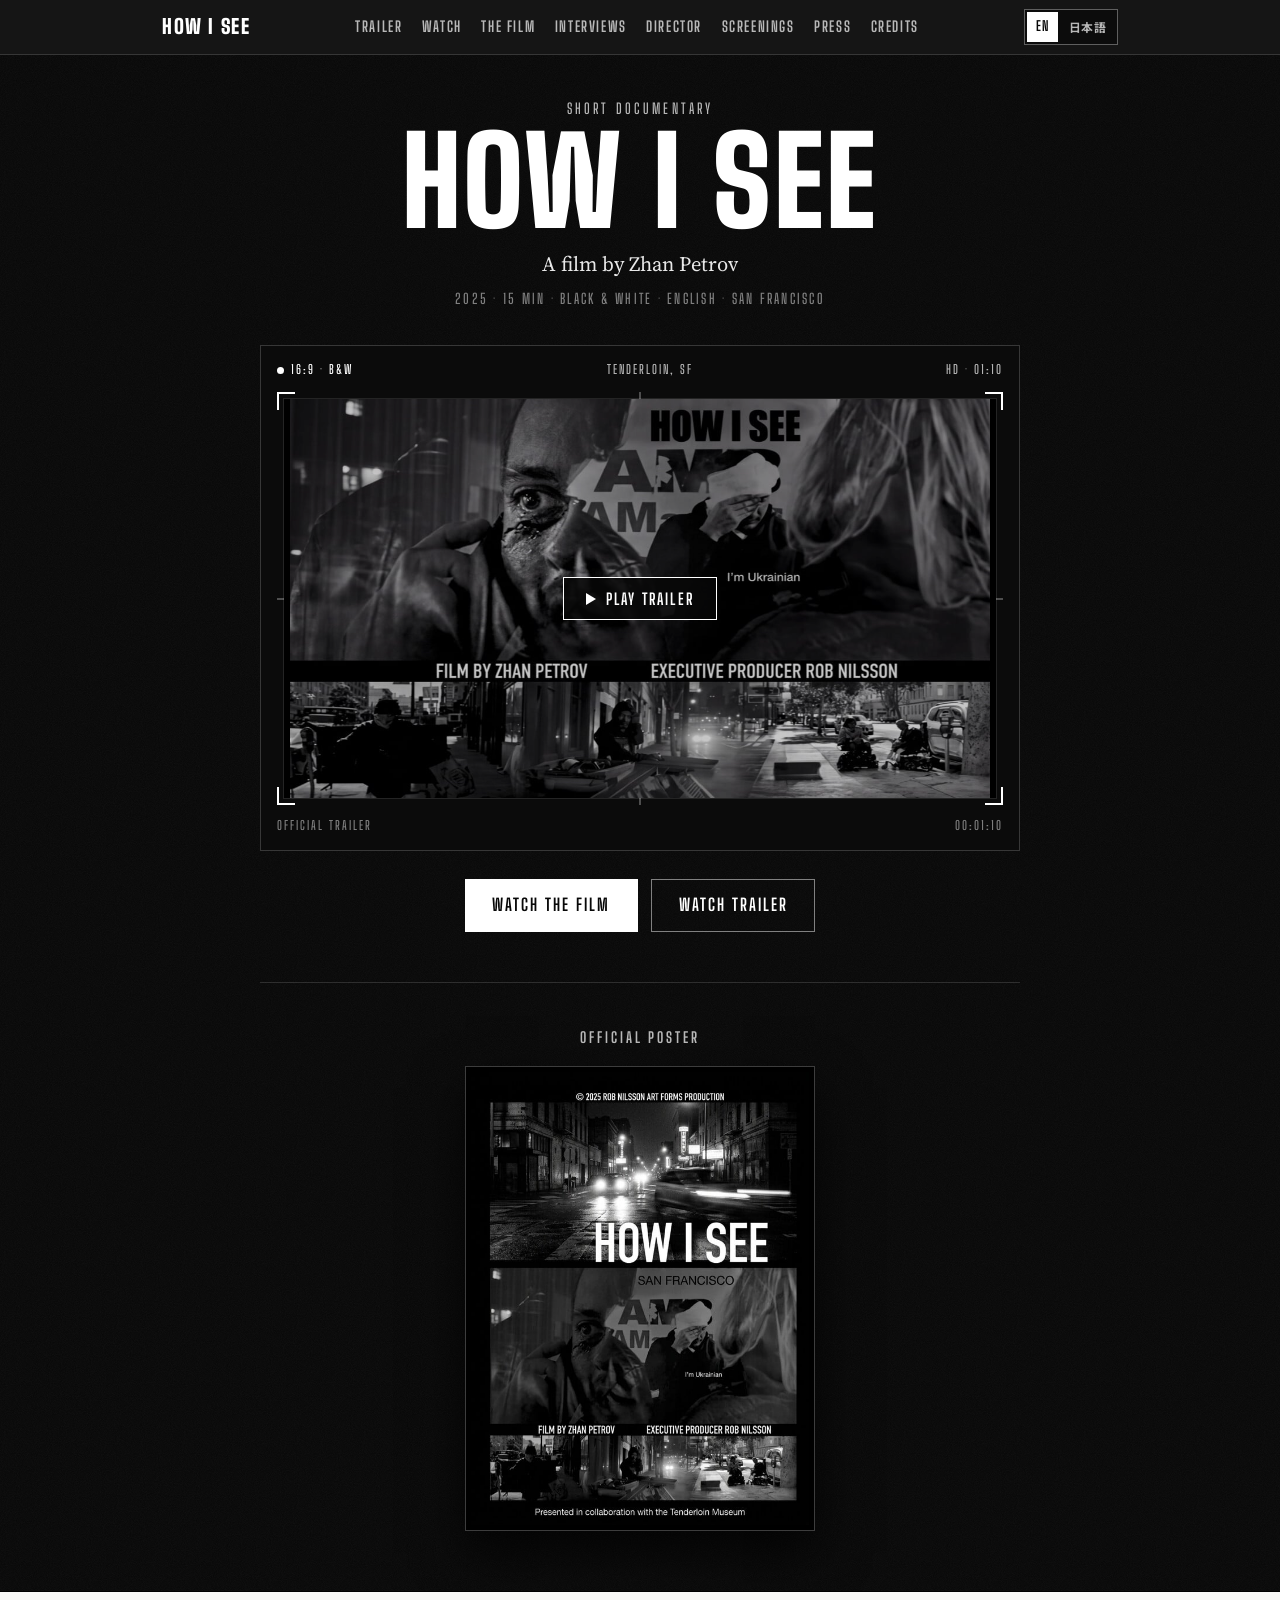
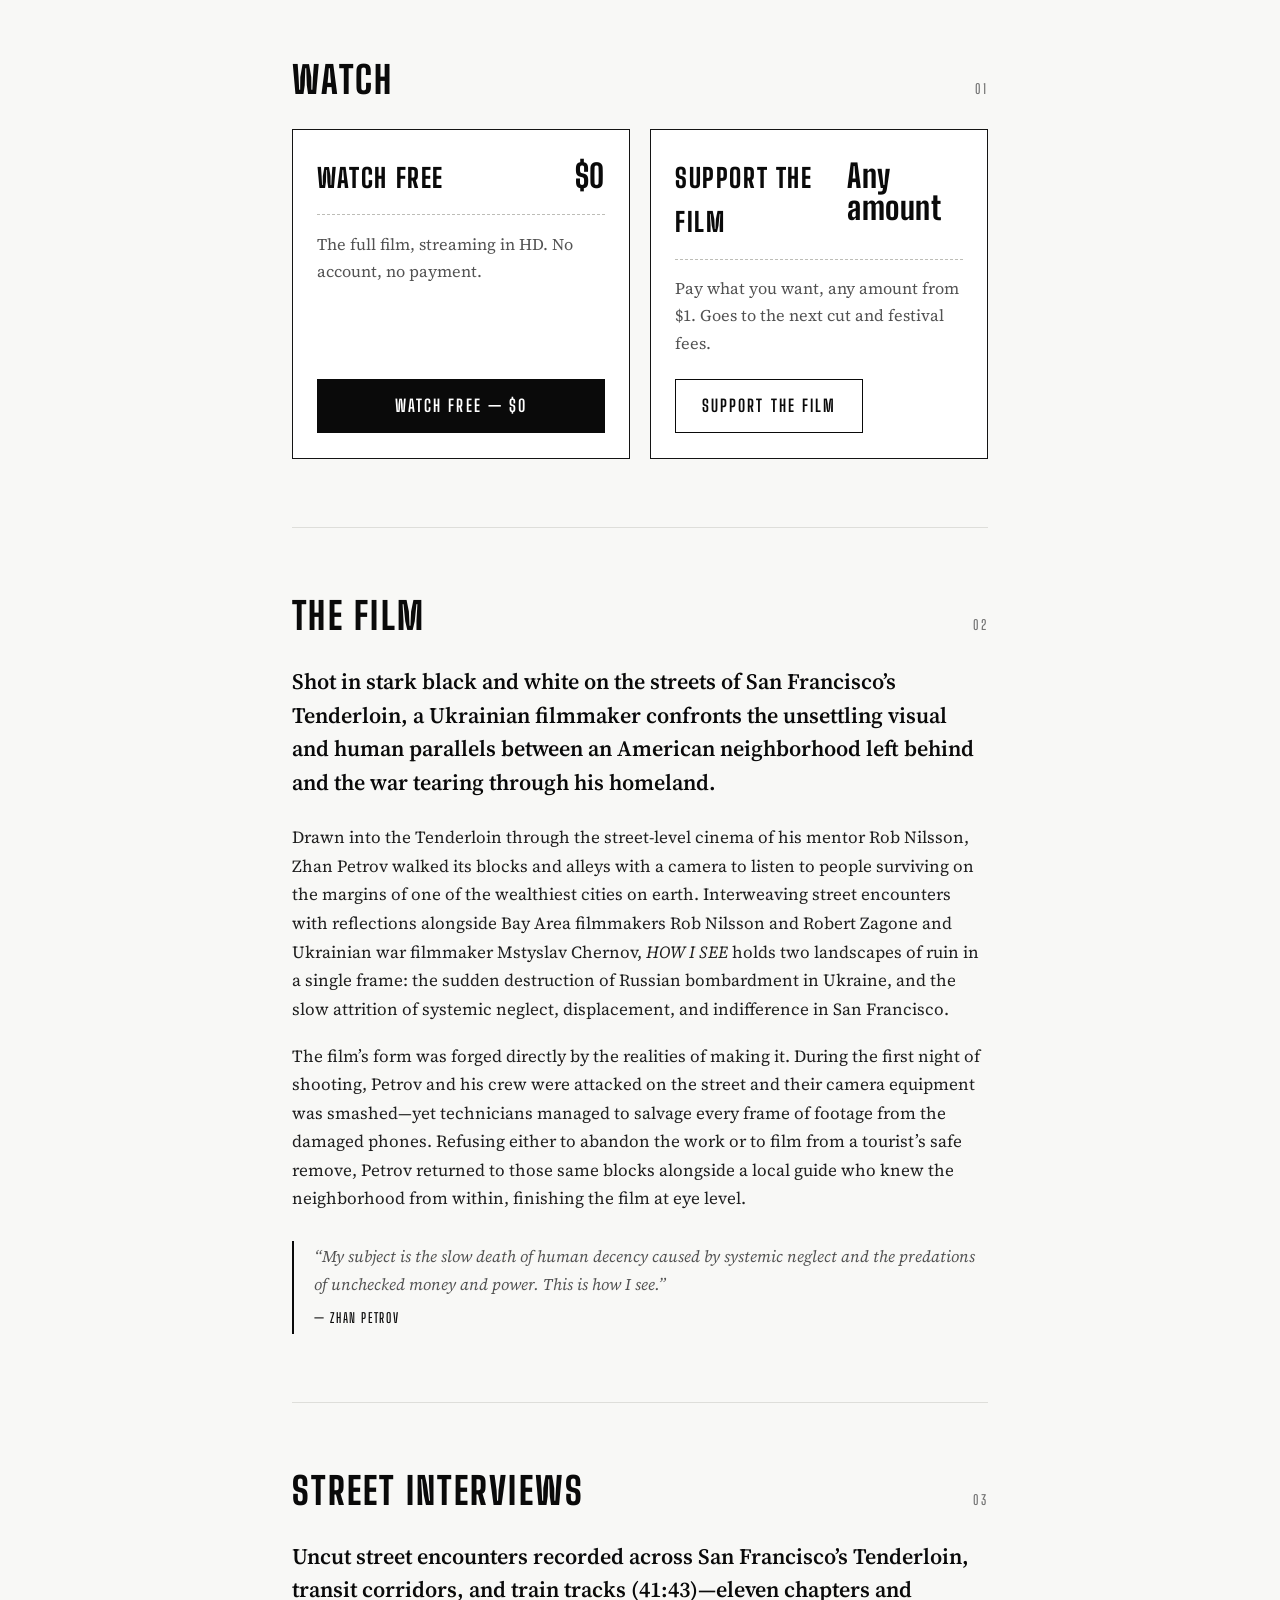
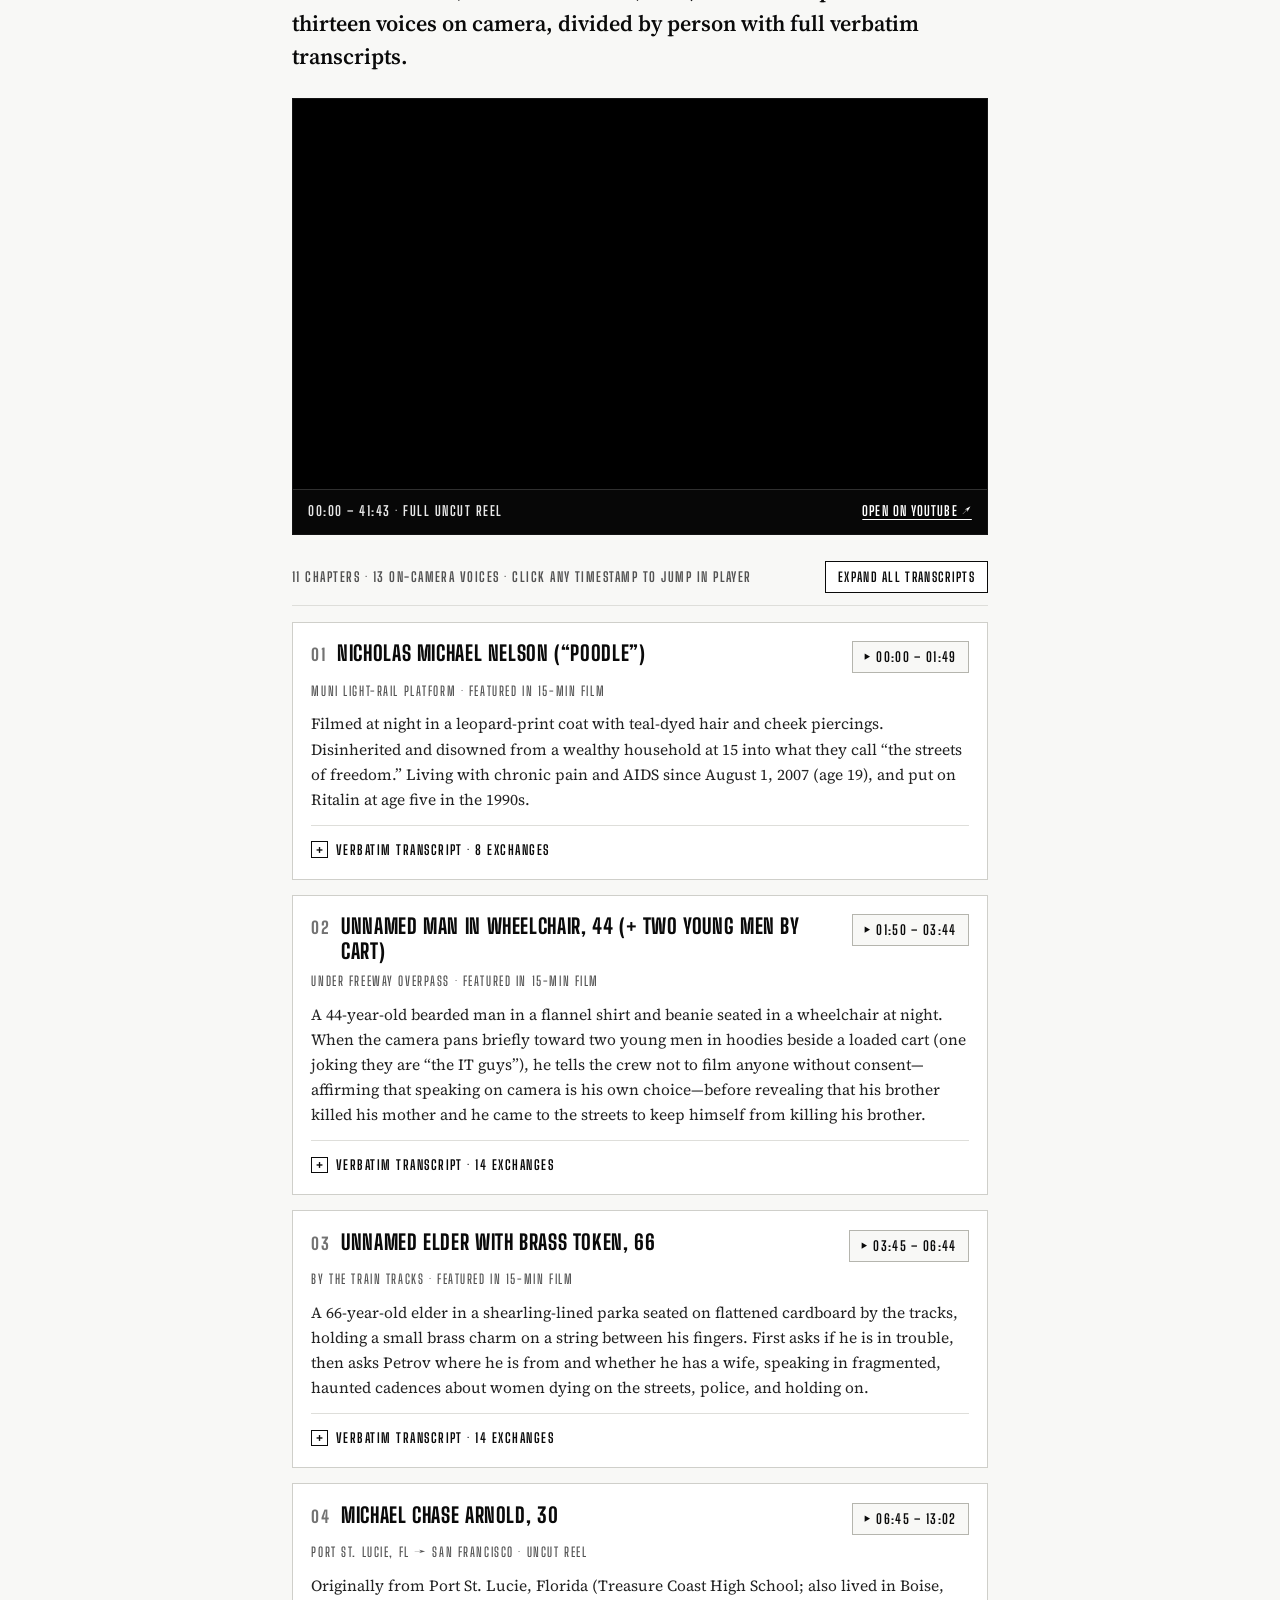
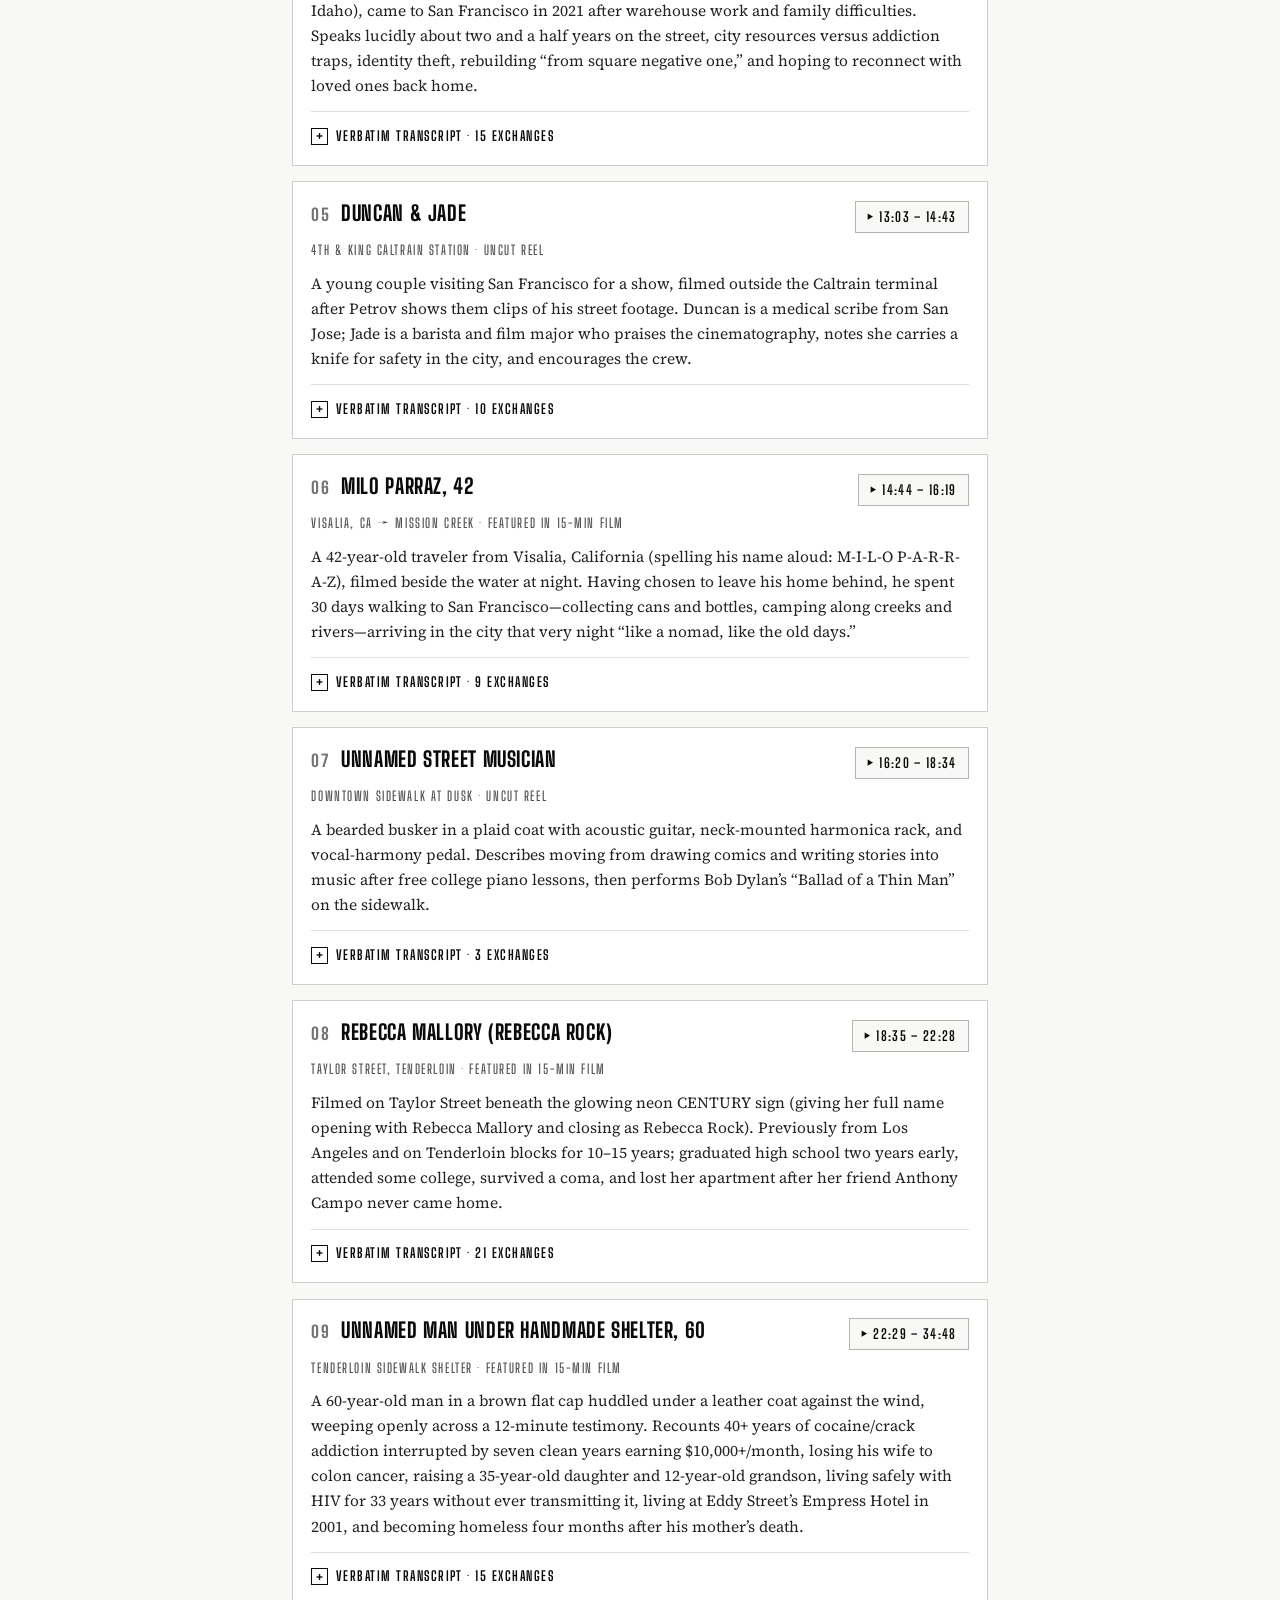
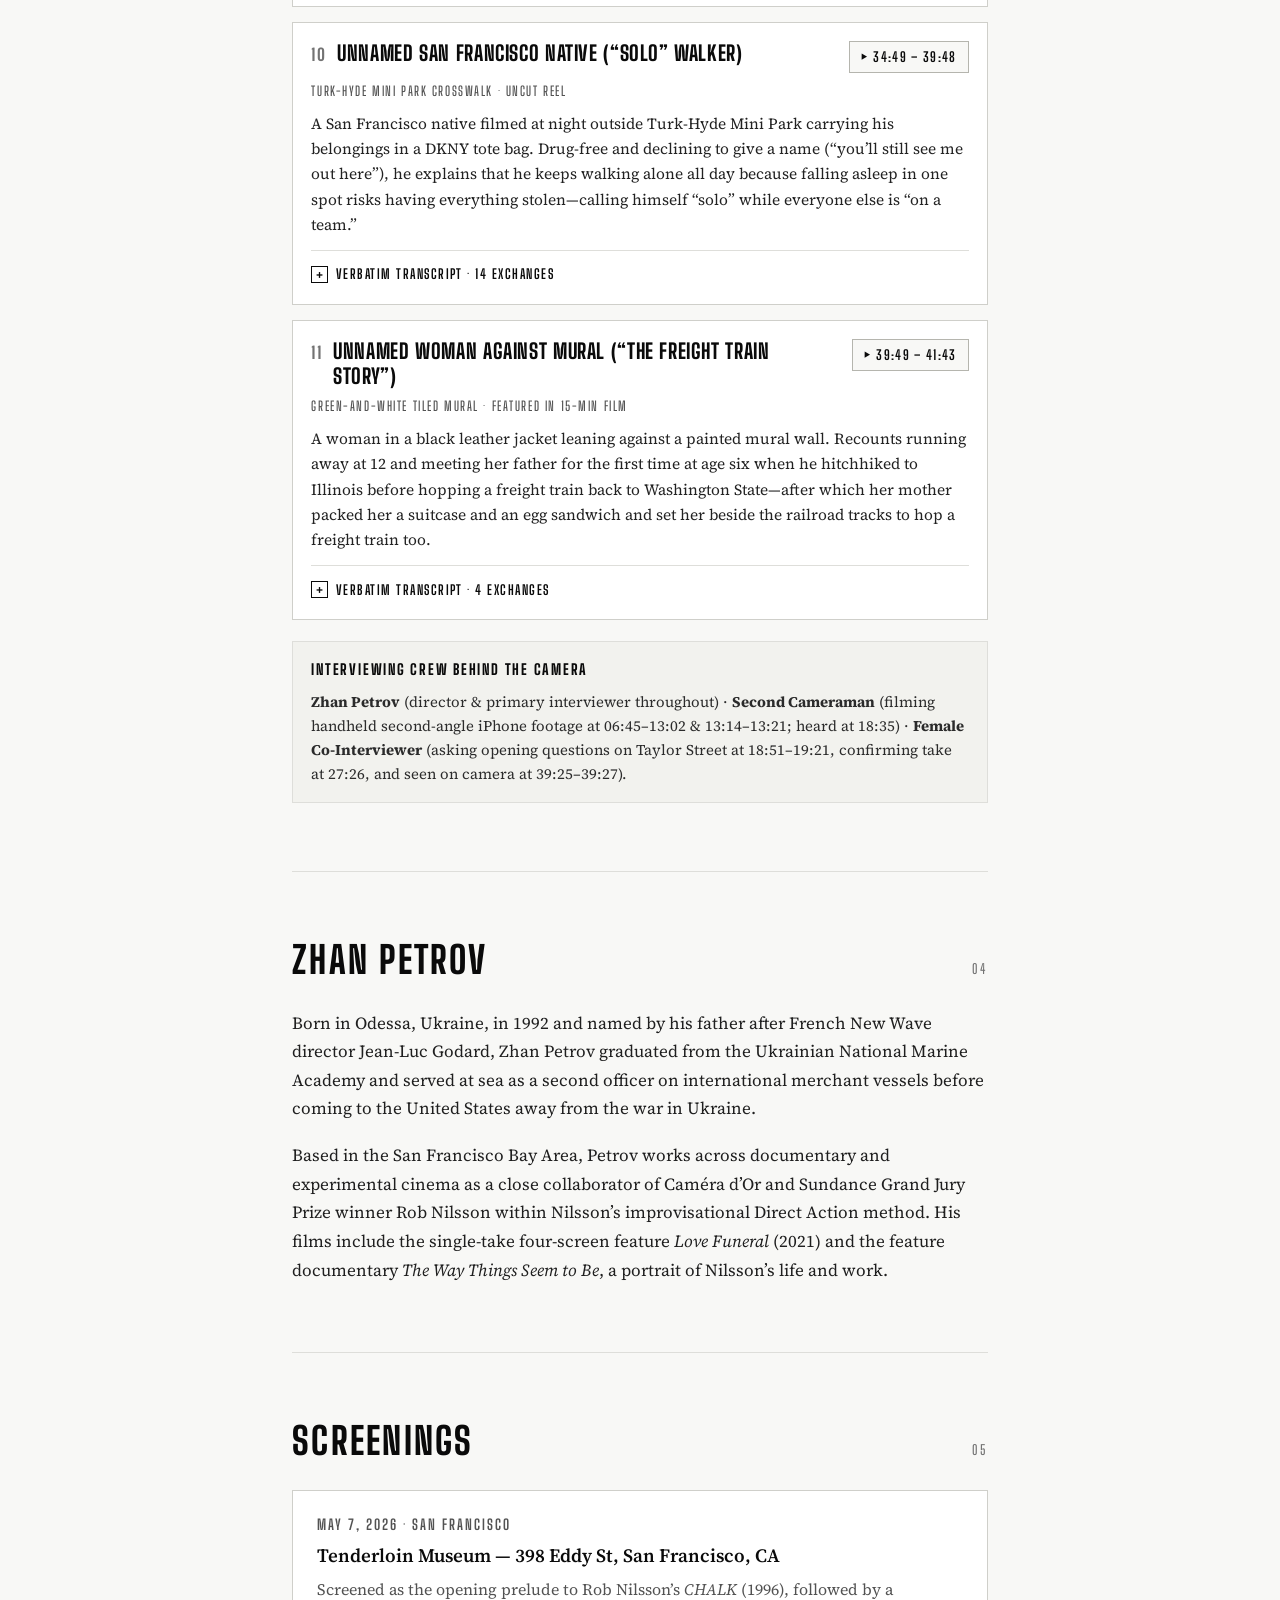
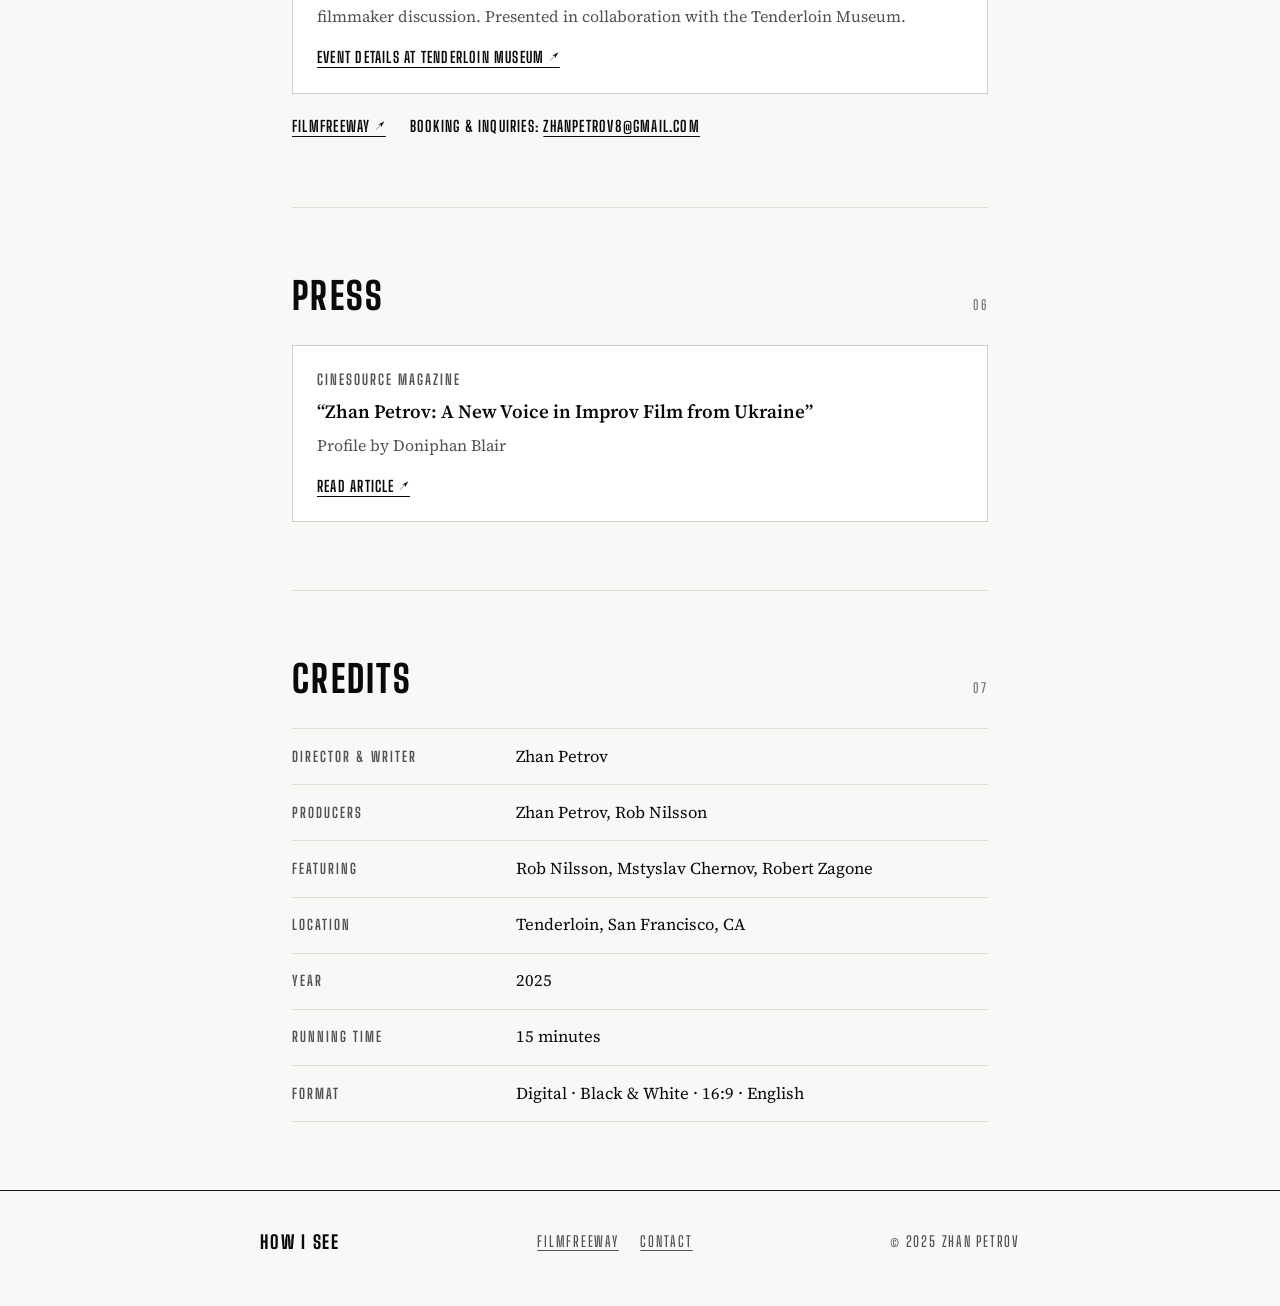
==== commit 742fbc89: "Take down 360 section for now; open hero with trailer followed by official poster" ====
--- a/index.html
+++ b/index.html
@@ -45,7 +45,6 @@
       <div class="site-nav-links" id="site-nav-links">
         <a href="#trailer" data-i18n="nav.trailer">Trailer</a>
         <a href="#watch" data-i18n="nav.watch">Watch</a>
-        <a href="#vr360" data-i18n="nav.vr360">360&deg;</a>
         <a href="#film" data-i18n="nav.film">The Film</a>
         <a href="#interviews" data-i18n="nav.interviews">Interviews</a>
         <a href="#director" data-i18n="nav.director">Director</a>
@@ -73,41 +72,18 @@
     </div>
   </nav>
 
-  <!-- 1. HERO OPENING (POSTER) + OFFICIAL TRAILER -->
+  <!-- 1. HERO OPENING (OFFICIAL TRAILER FIRST, THEN OFFICIAL POSTER) -->
   <header class="hero">
     <div class="hero-inner">
-      <div class="hero-showcase">
-        <div class="hero-header">
-          <p class="hero-kicker" data-i18n="hero.kicker">Short Documentary</p>
-          <h1 class="hero-title">HOW I SEE</h1>
-          <p class="hero-byline" data-i18n="hero.byline">A film by Zhan Petrov</p>
-          <p class="hero-facts" data-i18n-html="hero.facts">2025 &middot; <span class="nowrap">15 min</span> &middot; <span class="nowrap">Black &amp; White</span> &middot; English &middot; <span class="nowrap">San Francisco</span></p>
-        </div>
-
-        <figure class="hero-poster">
-          <img
-            id="hero-poster-img"
-            src="assets/poster.jpg"
-            alt="HOW I SEE — Official Film Poster"
-            data-i18n-alt="hero.posterAlt"
-            width="597"
-            height="800"
-            fetchpriority="high"
-            decoding="async"
-          >
-        </figure>
-
-        <div class="hero-actions">
-          <a class="btn btn--hero-primary" href="#watch" data-i18n="hero.ctaWatch">Watch the film</a>
-          <a class="btn btn--hero-secondary" href="#trailer" data-play-trailer data-i18n="hero.ctaTrailer">Watch trailer</a>
-          <a class="btn btn--hero-secondary" href="#vr360" data-i18n="hero.cta360">Hyde &amp; Ellis 360&deg;</a>
-        </div>
-      </div>
-
-      <!-- Official FilmFreeway Trailer inside Camera-Viewfinder Frame -->
+      <div class="hero-header">
+        <p class="hero-kicker" data-i18n="hero.kicker">Short Documentary</p>
+        <h1 class="hero-title">HOW I SEE</h1>
+        <p class="hero-byline" data-i18n="hero.byline">A film by Zhan Petrov</p>
+        <p class="hero-facts" data-i18n-html="hero.facts">2025 &middot; <span class="nowrap">15 min</span> &middot; <span class="nowrap">Black &amp; White</span> &middot; English &middot; <span class="nowrap">San Francisco</span></p>
+      </div>
+
+      <!-- Official FilmFreeway Trailer inside Camera-Viewfinder Frame (Opening) -->
       <div class="trailer-stage" id="trailer">
-        <p class="trailer-stage-label" data-i18n="trailer.kicker">Official Trailer</p>
-
         <div class="viewfinder" role="region" aria-label="HOW I SEE official trailer" data-i18n-aria="hero.vfRegion">
           <div class="vf-hud vf-hud--top" aria-hidden="true">
             <span class="vf-status"><span class="vf-dot"></span> 16:9 &middot; B&amp;W</span>
@@ -156,6 +132,27 @@
           </div>
         </div>
       </div>
+
+      <div class="hero-actions">
+        <a class="btn btn--hero-primary" href="#watch" data-i18n="hero.ctaWatch">Watch the film</a>
+        <a class="btn btn--hero-secondary" href="#trailer" data-play-trailer data-i18n="hero.ctaTrailer">Watch trailer</a>
+      </div>
+
+      <!-- Official Film Poster (After Trailer) -->
+      <div class="poster-stage" id="poster">
+        <p class="poster-stage-label" data-i18n="poster.kicker">Official Poster</p>
+        <figure class="hero-poster">
+          <img
+            id="hero-poster-img"
+            src="assets/poster.jpg"
+            alt="HOW I SEE — Official Film Poster"
+            data-i18n-alt="hero.posterAlt"
+            width="597"
+            height="800"
+            decoding="async"
+          >
+        </figure>
+      </div>
     </div>
   </header>
 
@@ -205,139 +202,11 @@
       </div>
     </section>
 
-    <!-- 2B. HYDE & ELLIS · 360° (8-CAMERA TENDERLOIN SPHERICAL OBSERVATION) -->
-    <section class="section" id="vr360" aria-labelledby="heading-vr360">
-      <div class="section-header">
-        <h2 class="section-title" id="heading-vr360" data-i18n="vr360.heading">Hyde &amp; Ellis &middot; 360&deg;</h2>
-        <span class="section-index">02</span>
-      </div>
-
-      <p class="logline" data-i18n="vr360.lead">
-        Eight live street cameras at the corner of Hyde &amp; Ellis in San Francisco’s Tenderloin—observed continuously and calibrated into a three-minute 360&deg; monochrome sphere.
-      </p>
-
-      <div class="viewfinder viewfinder--360" id="vr360-viewfinder" role="region" aria-label="Hyde and Ellis 360 degree Tenderloin street player" data-i18n-aria="vr360.regionAria">
-        <div class="vf-hud vf-hud--top" aria-hidden="true">
-          <span class="vf-status"><span class="vf-dot"></span> 360&deg; &middot; B&amp;W</span>
-          <span class="vr360-hud-angle" id="vr360-hud-angle">YAW 000&deg; &middot; HYDE &amp; ELLIS SW</span>
-          <span>4K &middot; 03:00</span>
-        </div>
-
-        <div class="vf-gate">
-          <span class="vf-corner vf-corner--tl" aria-hidden="true"></span>
-          <span class="vf-corner vf-corner--tr" aria-hidden="true"></span>
-          <span class="vf-corner vf-corner--bl" aria-hidden="true"></span>
-          <span class="vf-corner vf-corner--br" aria-hidden="true"></span>
-
-          <span class="vf-tick vf-tick--top" aria-hidden="true"></span>
-          <span class="vf-tick vf-tick--bottom" aria-hidden="true"></span>
-          <span class="vf-tick vf-tick--left" aria-hidden="true"></span>
-          <span class="vf-tick vf-tick--right" aria-hidden="true"></span>
-
-          <div class="vf-screen vf-screen--360" id="vr360-screen" tabindex="0" aria-label="Interactive 360 degree street view — drag or use arrow keys to look around" data-i18n-aria="vr360.canvasAria">
-            <canvas id="vr360-canvas"></canvas>
-            <video
-              id="vr360-video"
-              src="assets/hyde-ellis-360.mp4"
-              preload="metadata"
-              playsinline
-              loop
-              crossorigin="anonymous"
-              hidden
-            ></video>
-            <iframe
-              id="vr360-yt-frame"
-              title="HOW I SEE — Hyde &amp; Ellis 360° (YouTube 4K)"
-              allow="accelerometer; autoplay; clipboard-write; encrypted-media; gyroscope; picture-in-picture; fullscreen; xr-spatial-tracking"
-              allowfullscreen
-              referrerpolicy="strict-origin-when-cross-origin"
-              hidden
-            ></iframe>
-
-            <button
-              type="button"
-              class="vf-play-overlay vf-play-overlay--360"
-              id="vr360-play-overlay"
-              aria-label="Play 3-minute 360 degree Tenderloin observation"
-              data-i18n-aria="vr360.playAria"
-            >
-              <span class="vf-play-badge">
-                <span class="vf-play-triangle" aria-hidden="true"></span>
-                <span data-i18n="vr360.playLabel">Enter 360&deg; &middot; 03:00</span>
-              </span>
-            </button>
-
-            <div class="vr360-drag-hint" id="vr360-drag-hint" aria-hidden="true" data-i18n="vr360.dragHint">
-              Drag to look 360&deg; &middot; Scroll to zoom
-            </div>
-          </div>
-        </div>
-
-        <div class="vr360-controls" id="vr360-controls">
-          <div class="vr360-transport">
-            <button type="button" class="vr360-ctrl-btn" id="vr360-btn-play" data-i18n="vr360.btnPlay">Play</button>
-            <input
-              type="range"
-              class="vr360-scrub"
-              id="vr360-scrub"
-              min="0"
-              max="180"
-              step="0.1"
-              value="0"
-              aria-label="Seek 360 video timeline"
-              data-i18n-aria="vr360.scrubAria"
-            >
-            <span class="vr360-time" id="vr360-time">00:00 / 03:00</span>
-          </div>
-
-          <div class="vr360-actions">
-            <button type="button" class="vr360-ctrl-btn" id="vr360-btn-mute" data-i18n="vr360.btnSoundOn">Sound: On</button>
-            <button type="button" class="vr360-ctrl-btn" id="vr360-btn-recenter" data-i18n="vr360.btnRecenter">0&deg; Center</button>
-            <button type="button" class="vr360-ctrl-btn" id="vr360-btn-gyro" hidden data-i18n="vr360.btnGyro">Gyro</button>
-            <button type="button" class="vr360-ctrl-btn" id="vr360-btn-fs" data-i18n="vr360.btnFullscreen">Fullscreen</button>
-            <button type="button" class="vr360-ctrl-btn" id="vr360-btn-mode" data-i18n="vr360.btnYtEmbed">YouTube 4K Mode</button>
-          </div>
-        </div>
-
-        <div class="vf-hud vf-hud--bottom" aria-hidden="true">
-          <span>EIGHT TENDERLOIN FEEDS &middot; EASTMAN 5222 GRADE</span>
-          <span id="vr360-hud-fov">FOV 75&deg;</span>
-        </div>
-      </div>
-
-      <div class="vr360-cams" role="group" aria-label="Jump to camera perspective" data-i18n-aria="vr360.camsAria">
-        <button type="button" class="vr360-cam-btn is-active" data-vr-yaw="0" data-vr-pitch="-2">Hyde &amp; Ellis SW &middot; 0&deg;</button>
-        <button type="button" class="vr360-cam-btn" data-vr-yaw="61" data-vr-pitch="-6">Hyde St. South &middot; +61&deg;</button>
-        <button type="button" class="vr360-cam-btn" data-vr-yaw="82" data-vr-pitch="14">Camp Hyde &middot; +82&deg;</button>
-        <button type="button" class="vr360-cam-btn" data-vr-yaw="140" data-vr-pitch="14">Hyde St. West &middot; +140&deg;</button>
-        <button type="button" class="vr360-cam-btn" data-vr-yaw="141" data-vr-pitch="-6">Hyde St. North &middot; +141&deg;</button>
-        <button type="button" class="vr360-cam-btn" data-vr-yaw="-138" data-vr-pitch="-6">Ellis St. East &middot; &minus;138&deg;</button>
-        <button type="button" class="vr360-cam-btn" data-vr-yaw="-58" data-vr-pitch="-6">Ellis St. West &middot; &minus;58&deg;</button>
-        <button type="button" class="vr360-cam-btn" data-vr-yaw="-30" data-vr-pitch="6">Ellis Detail &middot; &minus;30&deg;</button>
-      </div>
-
-      <div class="prose vr360-note">
-        <p data-i18n="vr360.note">
-          Assembled from real-time nocturnal observation across all eight corner feeds at Hyde and Ellis Streets: midnight walkers crossing beneath the signals at DAIR’S Speed Wash, motorcycles and brake lights streaking down damp asphalt, and a Pacific marine fog bank rolling down Hyde Street into a glowing silver-halide streetlamp halo.
-        </p>
-      </div>
-
-      <div class="inline-links">
-        <a
-          href="https://youtu.be/f-DT6I0NT-I"
-          id="vr360-yt-link"
-          target="_blank"
-          rel="noopener"
-          data-i18n="vr360.ytDirectLink"
-        >Watch in 4K 360&deg; on YouTube (Unlisted) &nearr;</a>
-      </div>
-    </section>
-
     <!-- 3. THE FILM -->
     <section class="section" id="film" aria-labelledby="heading-film">
       <div class="section-header">
         <h2 class="section-title" id="heading-film" data-i18n="film.heading">The Film</h2>
-        <span class="section-index">03</span>
+        <span class="section-index">02</span>
       </div>
 
       <p class="logline" data-i18n="film.logline">
@@ -363,7 +232,7 @@
     <section class="section" id="interviews" aria-labelledby="heading-interviews">
       <div class="section-header">
         <h2 class="section-title" id="heading-interviews" data-i18n="interviews.heading">Street Interviews</h2>
-        <span class="section-index">04</span>
+        <span class="section-index">03</span>
       </div>
 
       <p class="logline" data-i18n="interviews.lead">
@@ -423,7 +292,7 @@
     <section class="section" id="director" aria-labelledby="heading-director">
       <div class="section-header">
         <h2 class="section-title" id="heading-director" data-i18n="director.heading">Zhan Petrov</h2>
-        <span class="section-index">05</span>
+        <span class="section-index">04</span>
       </div>
 
       <div class="prose">
@@ -440,7 +309,7 @@
     <section class="section" id="screenings" aria-labelledby="heading-screenings">
       <div class="section-header">
         <h2 class="section-title" id="heading-screenings" data-i18n="screenings.heading">Screenings</h2>
-        <span class="section-index">06</span>
+        <span class="section-index">05</span>
       </div>
 
       <article class="event-item">
@@ -473,7 +342,7 @@
     <section class="section" id="press" aria-labelledby="heading-press">
       <div class="section-header">
         <h2 class="section-title" id="heading-press" data-i18n="press.heading">Press</h2>
-        <span class="section-index">07</span>
+        <span class="section-index">06</span>
       </div>
 
       <article class="press-item">
@@ -494,7 +363,7 @@
     <section class="section" id="credits" aria-labelledby="heading-credits">
       <div class="section-header">
         <h2 class="section-title" id="heading-credits" data-i18n="credits.heading">Credits</h2>
-        <span class="section-index">08</span>
+        <span class="section-index">07</span>
       </div>
 
       <dl class="credits-list">
--- a/styles.css
+++ b/styles.css
@@ -329,22 +329,41 @@
   white-space: nowrap;
 }
 
-.hero-showcase {
-  display: flex;
-  flex-direction: column;
-  align-items: center;
-  gap: 1.5rem;
-}
-
 .hero-header {
+  max-width: var(--max-reading);
+  margin: 0 auto;
   text-align: center;
-  margin-bottom: 0;
+}
+
+.poster-stage {
+  max-width: var(--max-reading);
+  margin: 2.65rem auto 0;
+  padding-top: 2.25rem;
+  border-top: 1px solid rgba(255, 255, 255, 0.14);
+  scroll-margin-top: 68px;
+}
+
+.poster-stage-label {
+  margin: 0 0 1rem;
+  text-align: center;
+  font-family: var(--font-display);
+  font-weight: 700;
+  font-size: 0.92rem;
+  letter-spacing: 0.2em;
+  text-transform: uppercase;
+  color: var(--hero-muted);
+}
+
+html[lang="ja"] .poster-stage-label {
+  font-family: var(--font-sans-ja);
+  font-size: 0.82rem;
+  letter-spacing: 0.12em;
 }
 
 .hero-poster {
   margin: 0 auto;
   width: 100%;
-  max-width: 300px;
+  max-width: 310px;
   border: 1px solid rgba(255, 255, 255, 0.24);
   background: #000000;
   padding: 5px;
@@ -417,9 +436,7 @@
 
 .trailer-stage {
   max-width: var(--max-reading);
-  margin: 2.75rem auto 0;
-  padding-top: 2.25rem;
-  border-top: 1px solid rgba(255, 255, 255, 0.14);
+  margin: 1.75rem auto 0;
   scroll-margin-top: 68px;
 }
 
@@ -641,6 +658,8 @@
 
 /* Hero CTA Actions */
 .hero-actions {
+  max-width: var(--max-reading);
+  margin: 1.5rem auto 0;
   display: flex;
   flex-wrap: wrap;
   justify-content: center;
@@ -1328,41 +1347,23 @@
     padding: 0.55rem 2rem;
   }
   .hero {
-    padding: 2.6rem 2rem 3.5rem;
-  }
-  .hero-showcase {
-    max-width: 880px;
-    margin: 0 auto;
-    display: grid;
-    grid-template-columns: minmax(250px, 315px) 1fr;
-    column-gap: 3rem;
-    row-gap: 1.6rem;
-    align-items: center;
+    padding: 2.6rem 2rem 3.75rem;
+  }
+  .hero-title {
+    font-size: clamp(4.6rem, 9.5vw, 7.6rem);
+  }
+  .trailer-stage {
+    margin-top: 2.15rem;
+  }
+  .hero-actions {
+    margin-top: 1.75rem;
+  }
+  .poster-stage {
+    margin-top: 3.15rem;
+    padding-top: 2.65rem;
   }
   .hero-poster {
-    grid-column: 1;
-    grid-row: 1 / span 2;
-    max-width: 315px;
-    margin: 0;
-  }
-  .hero-header {
-    grid-column: 2;
-    grid-row: 1;
-    align-self: end;
-    text-align: left;
-  }
-  .hero-title {
-    font-size: clamp(4.5rem, 8.5vw, 7.2rem);
-  }
-  .hero-actions {
-    grid-column: 2;
-    grid-row: 2;
-    align-self: start;
-    justify-content: flex-start;
-  }
-  .trailer-stage {
-    margin-top: 3.25rem;
-    padding-top: 2.6rem;
+    max-width: 350px;
   }
   .viewfinder {
     padding: 0.9rem 1rem 0.8rem;
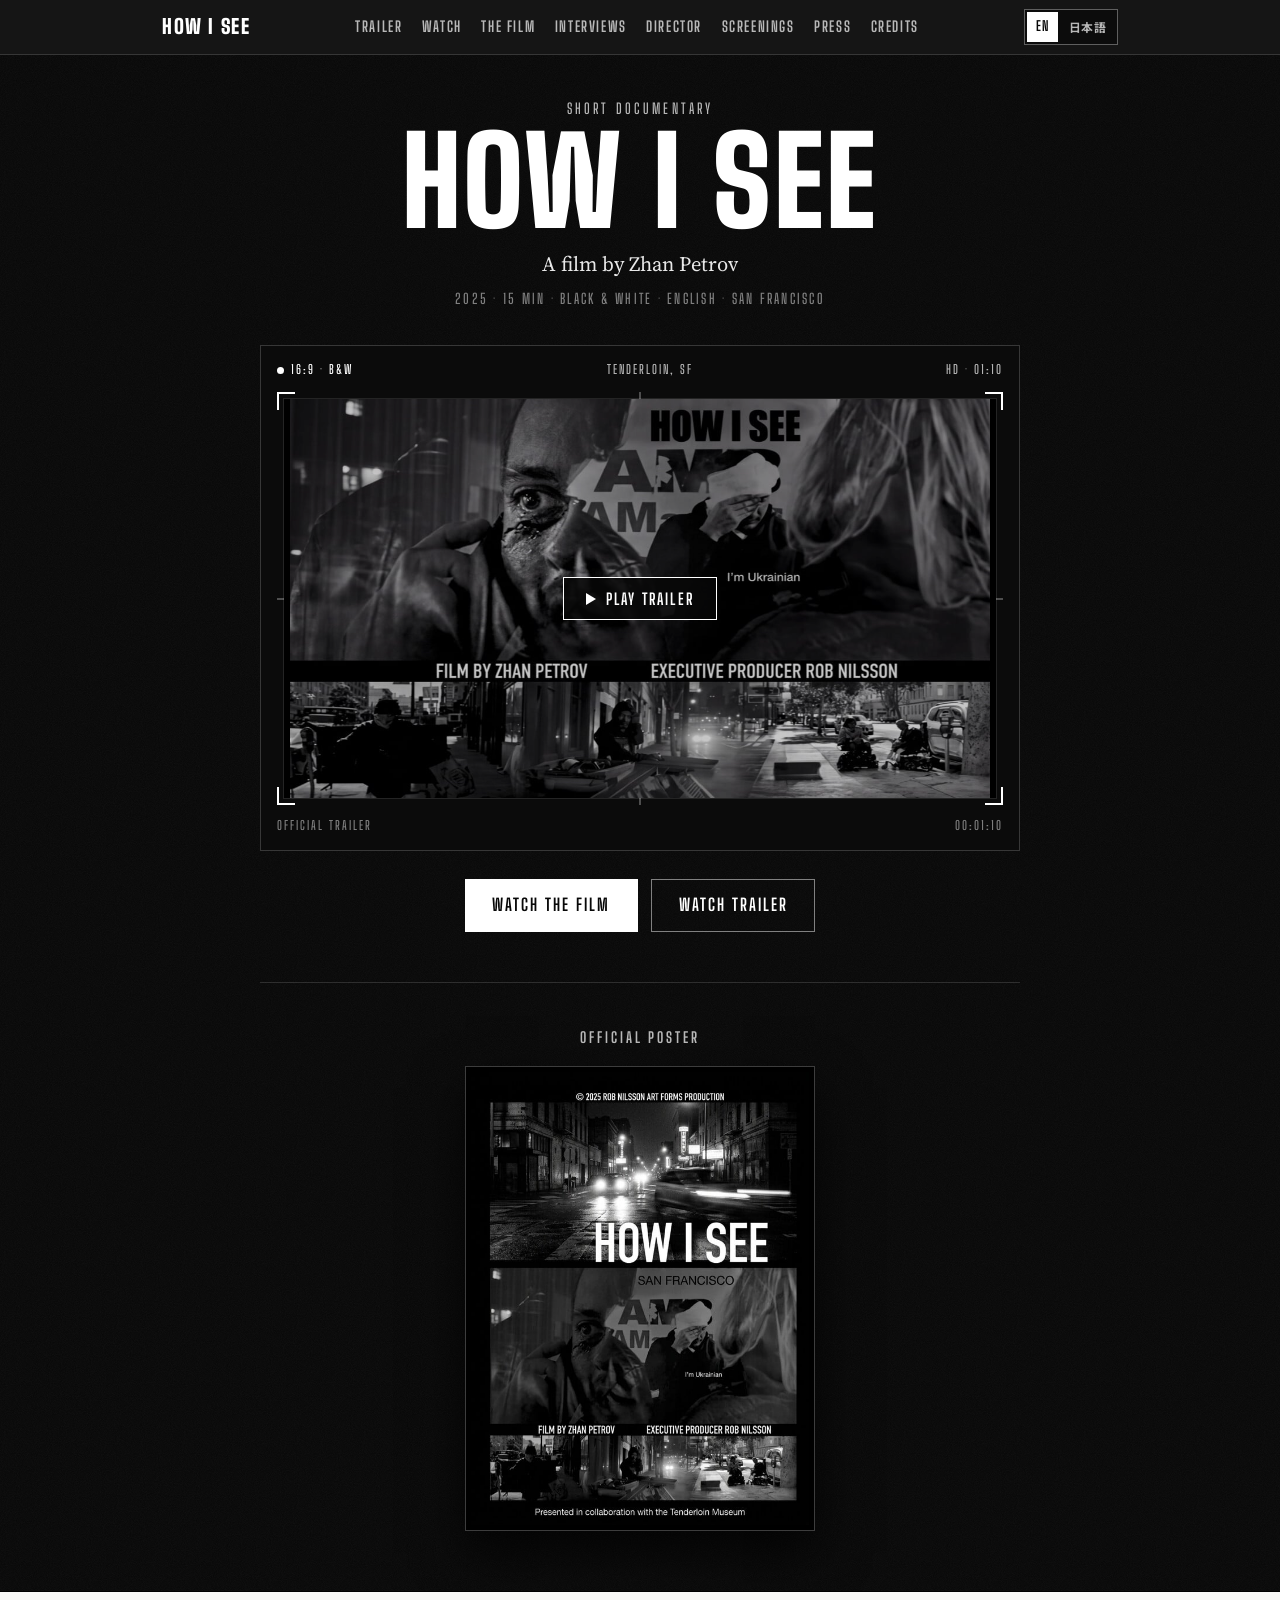
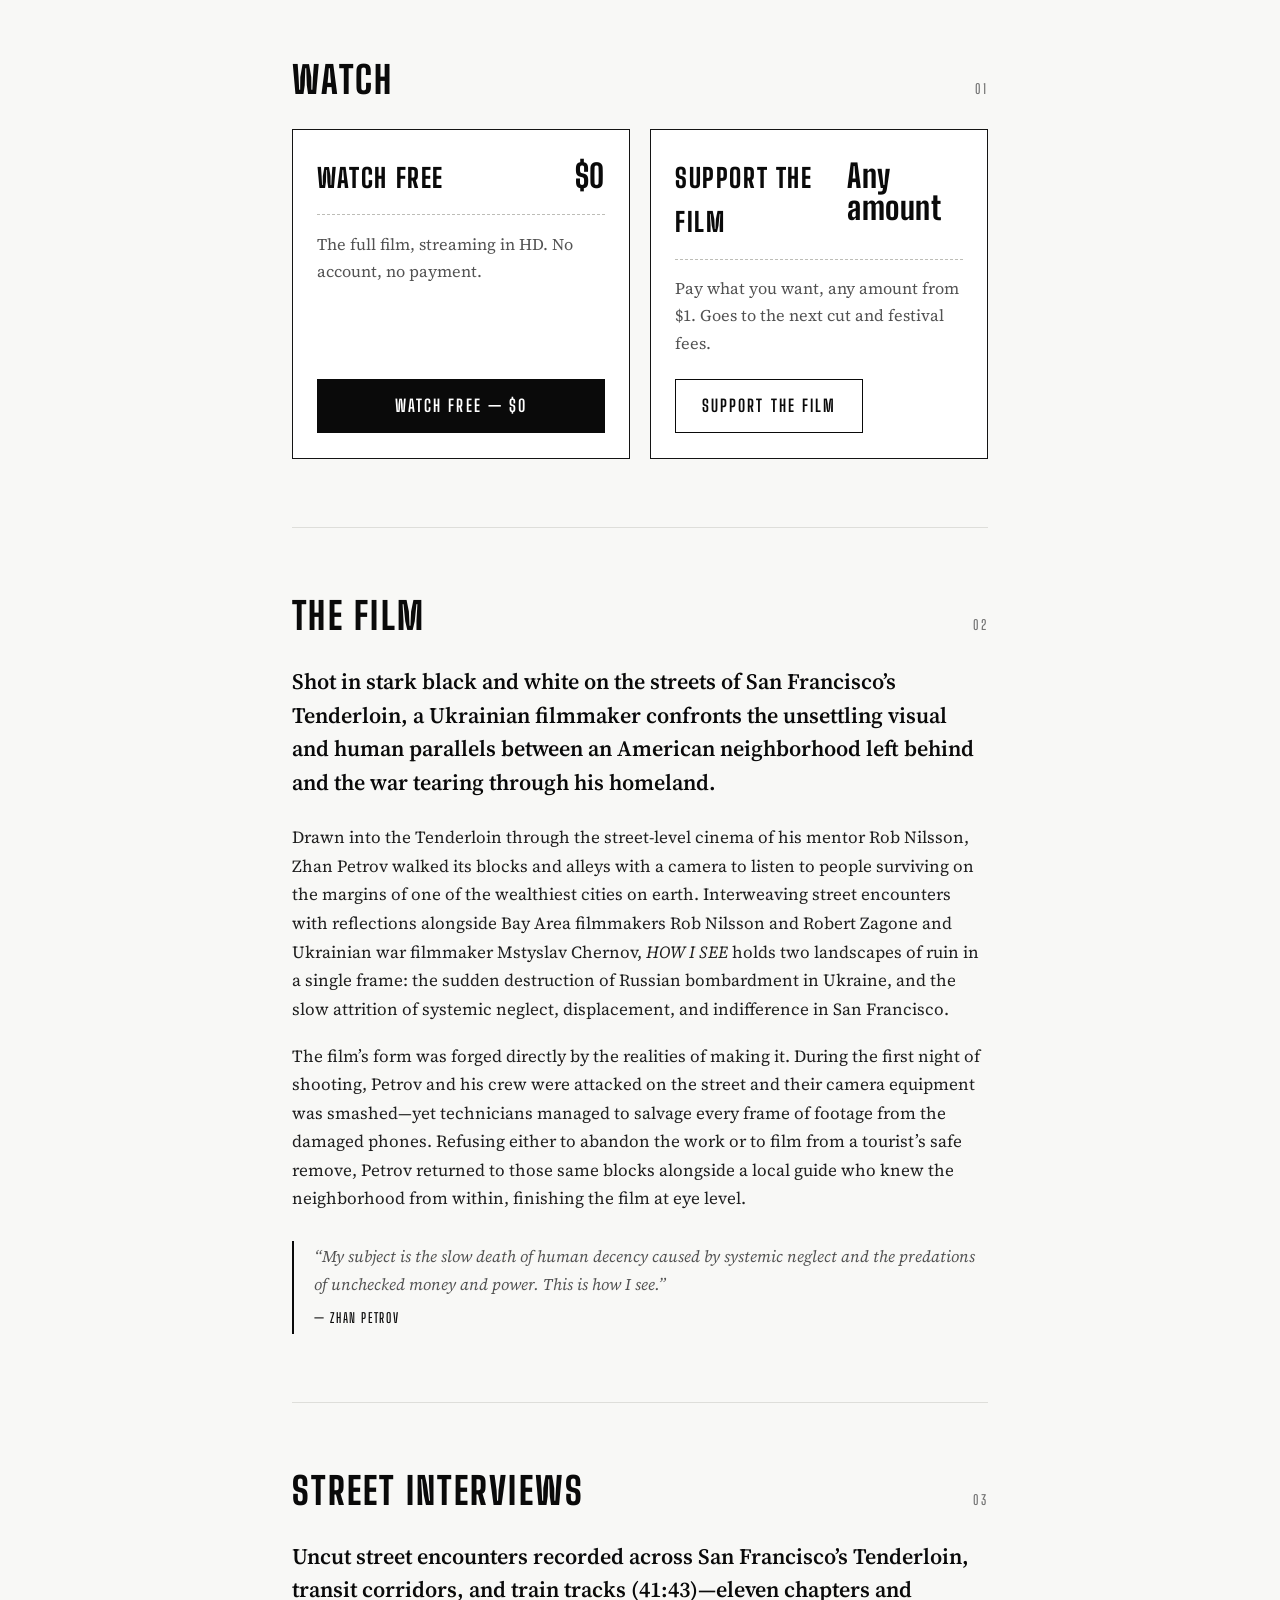
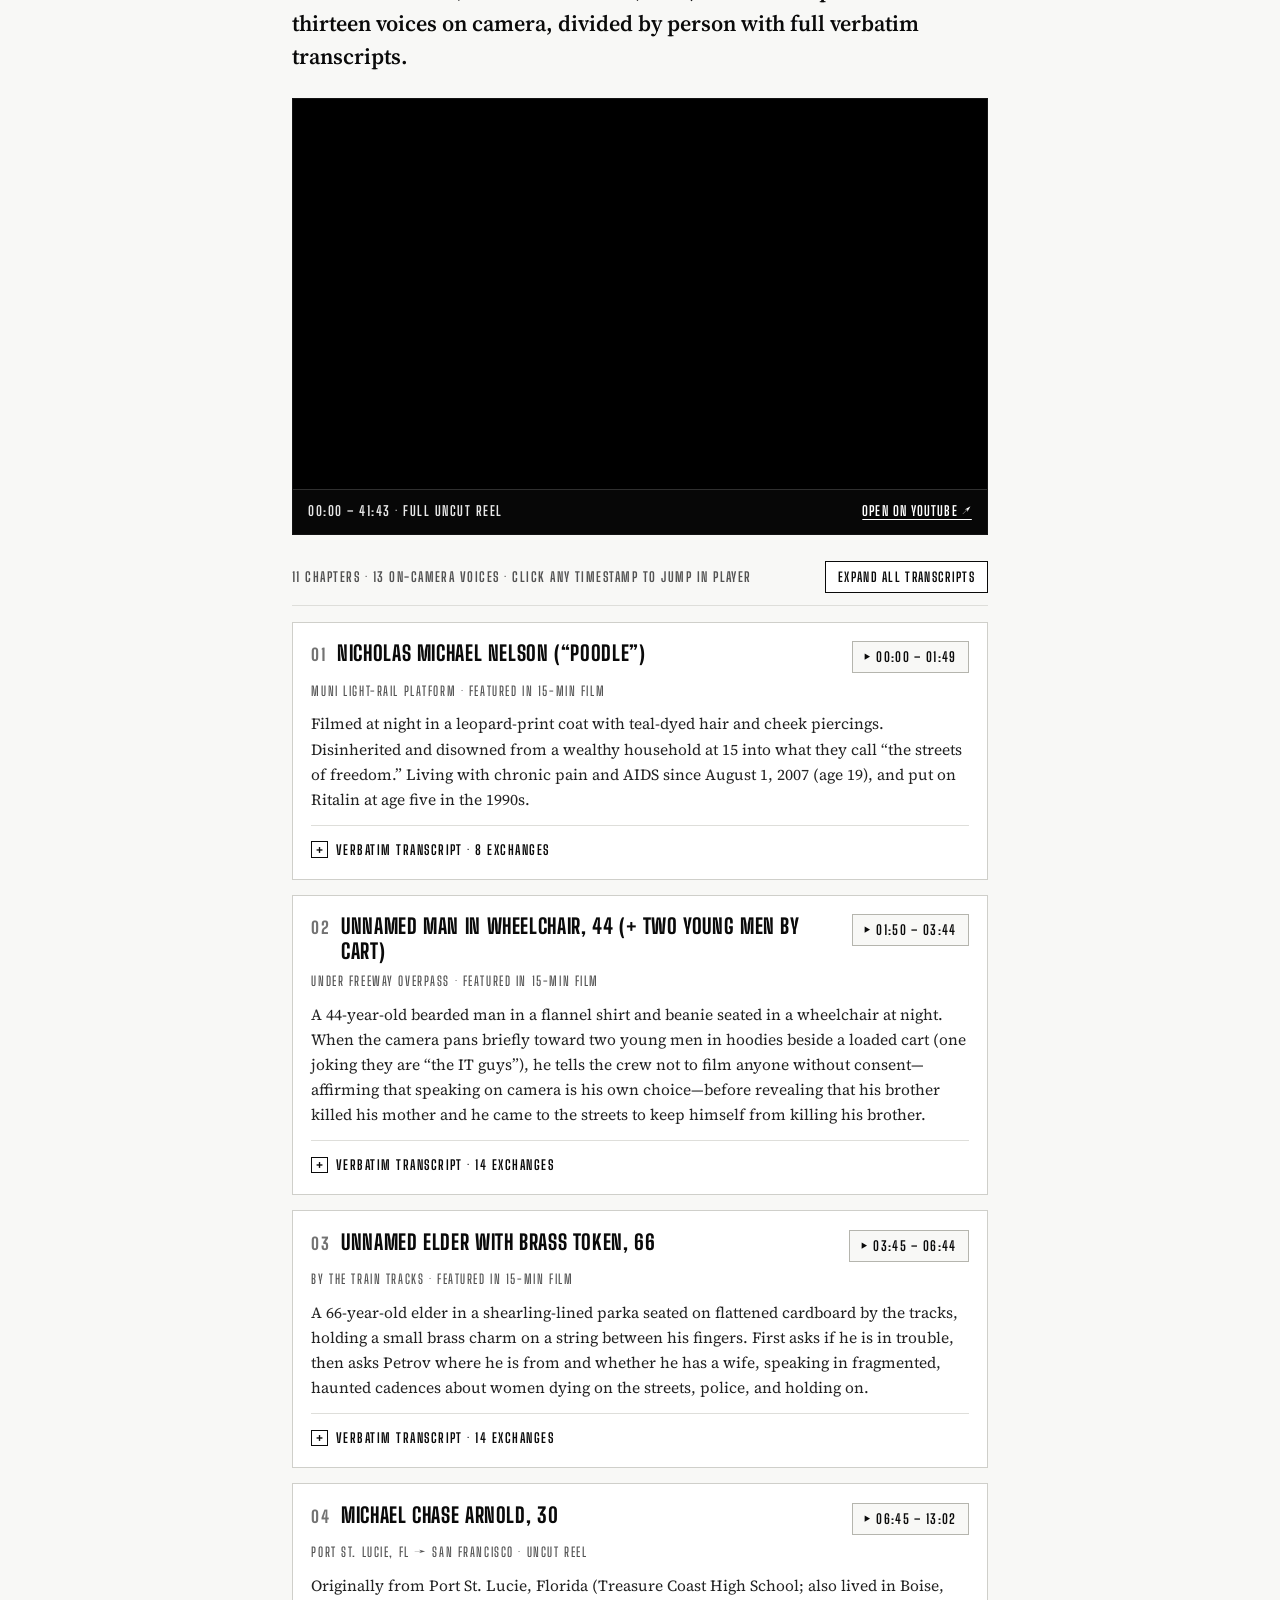
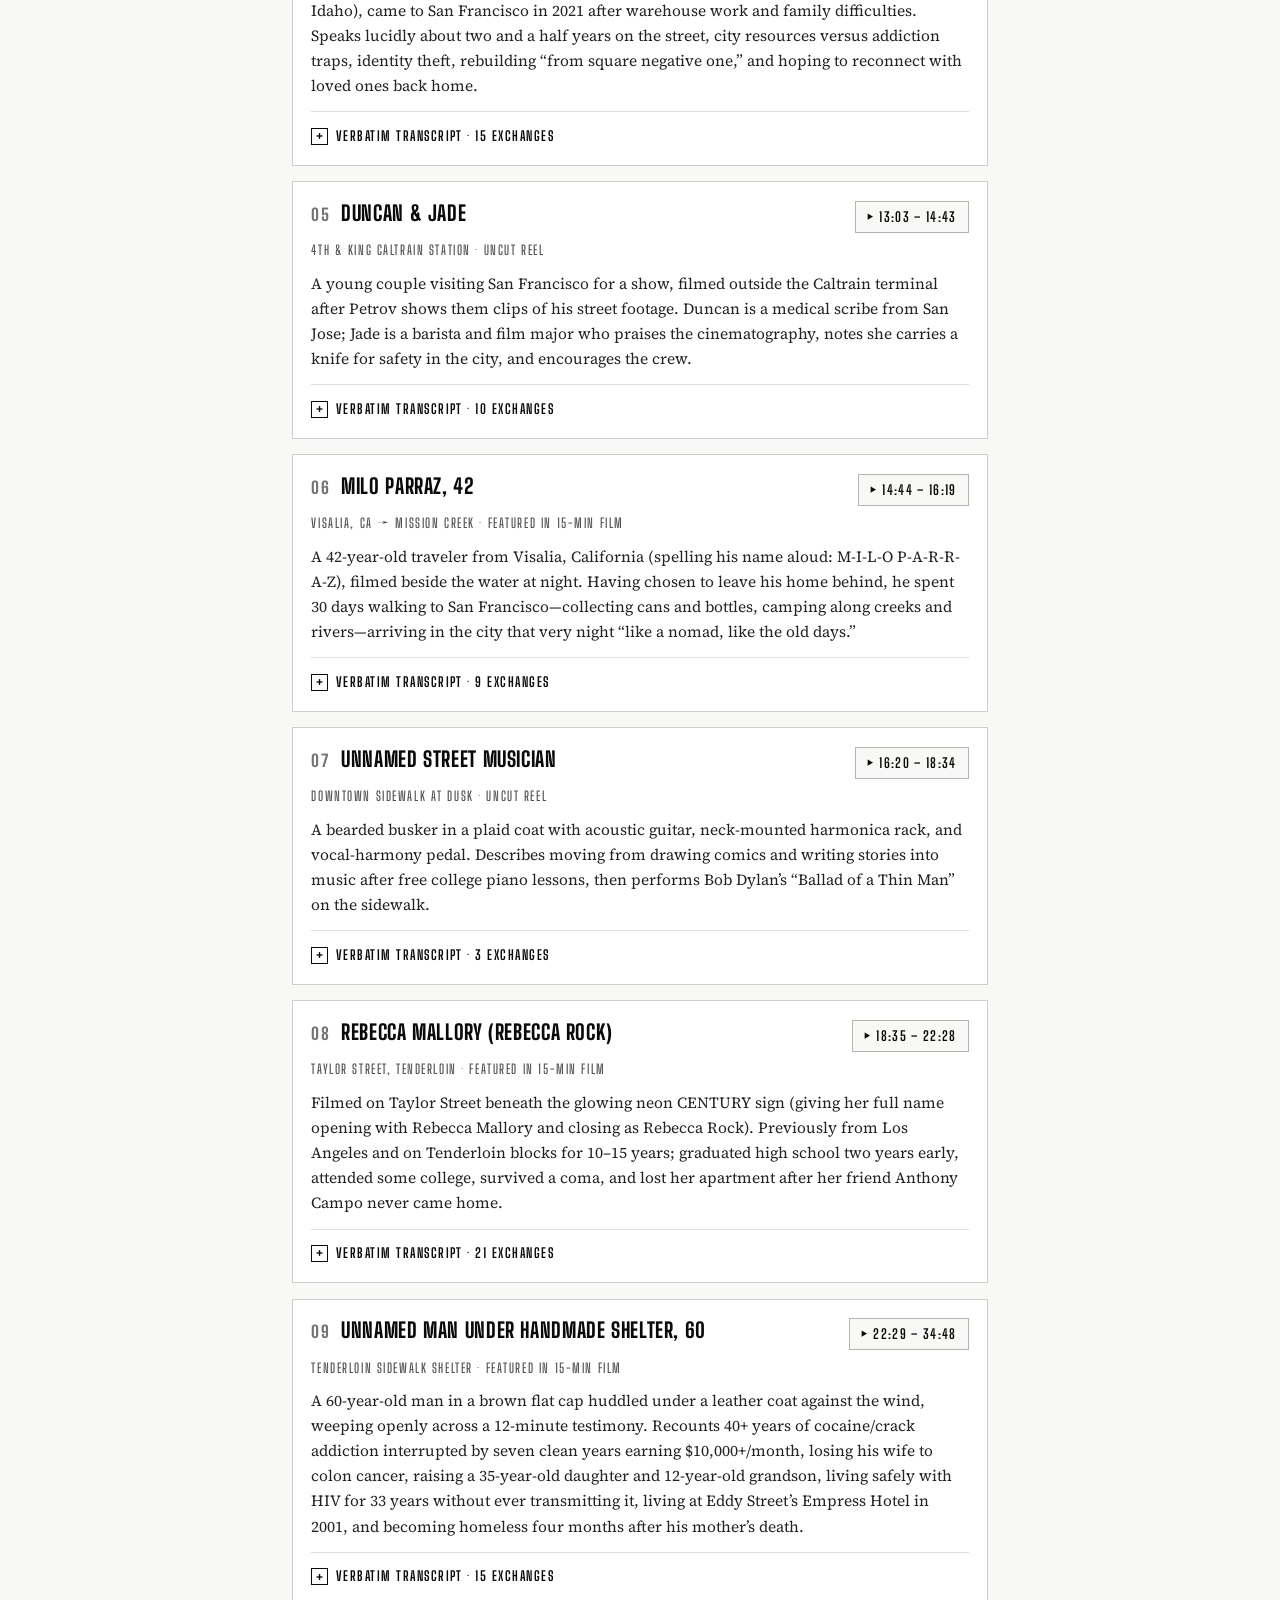
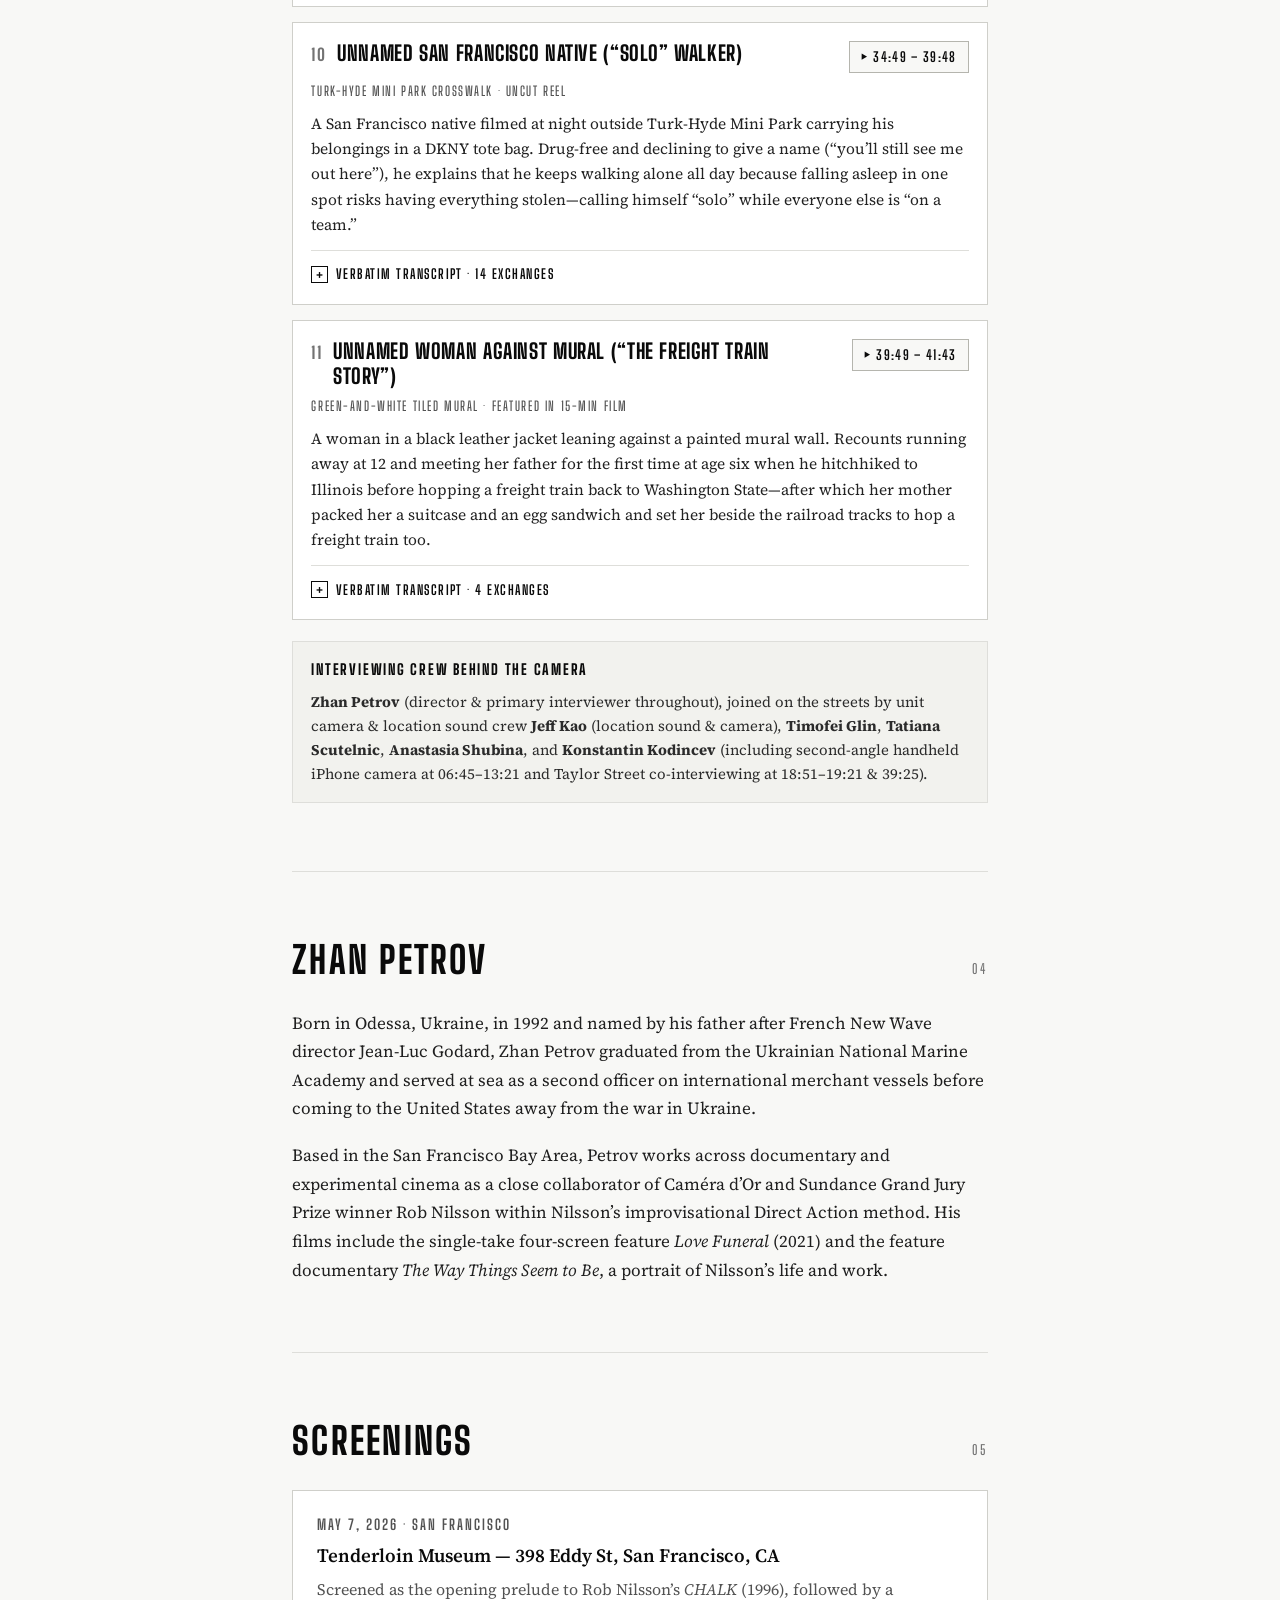
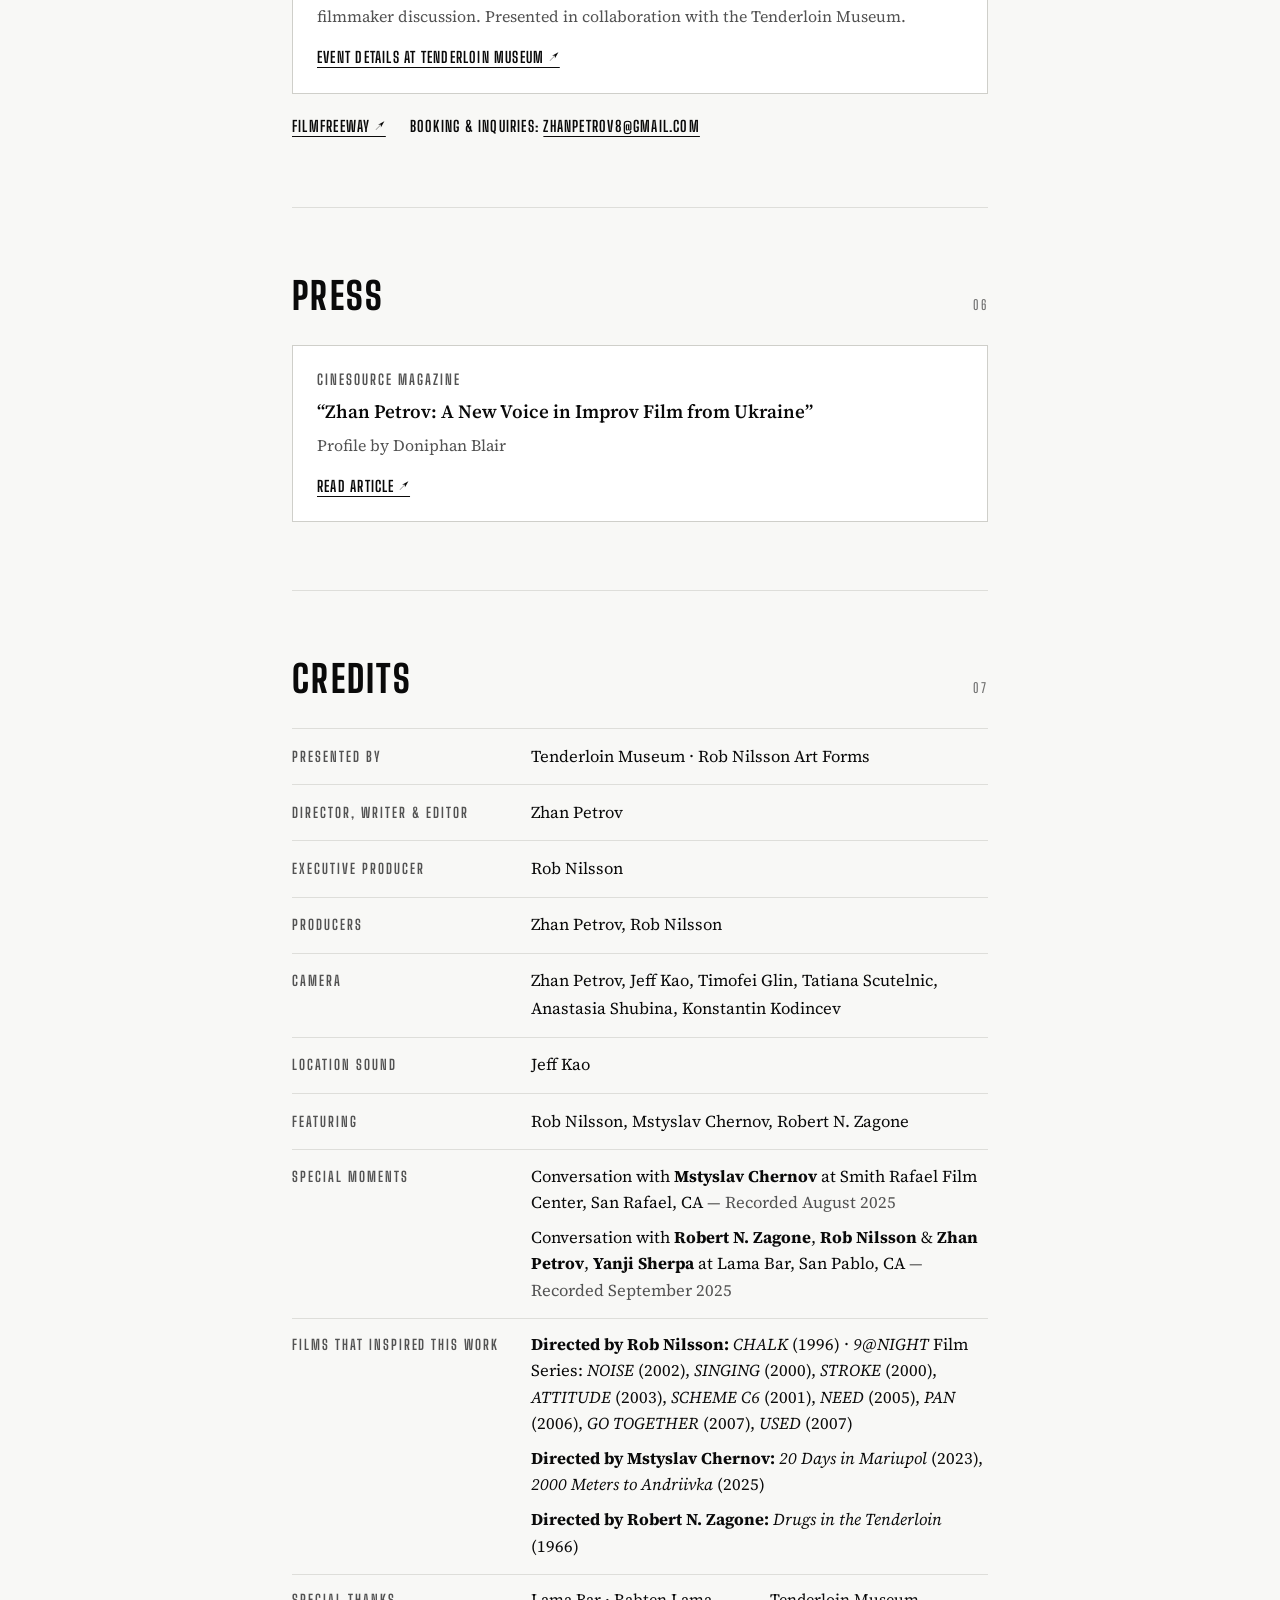
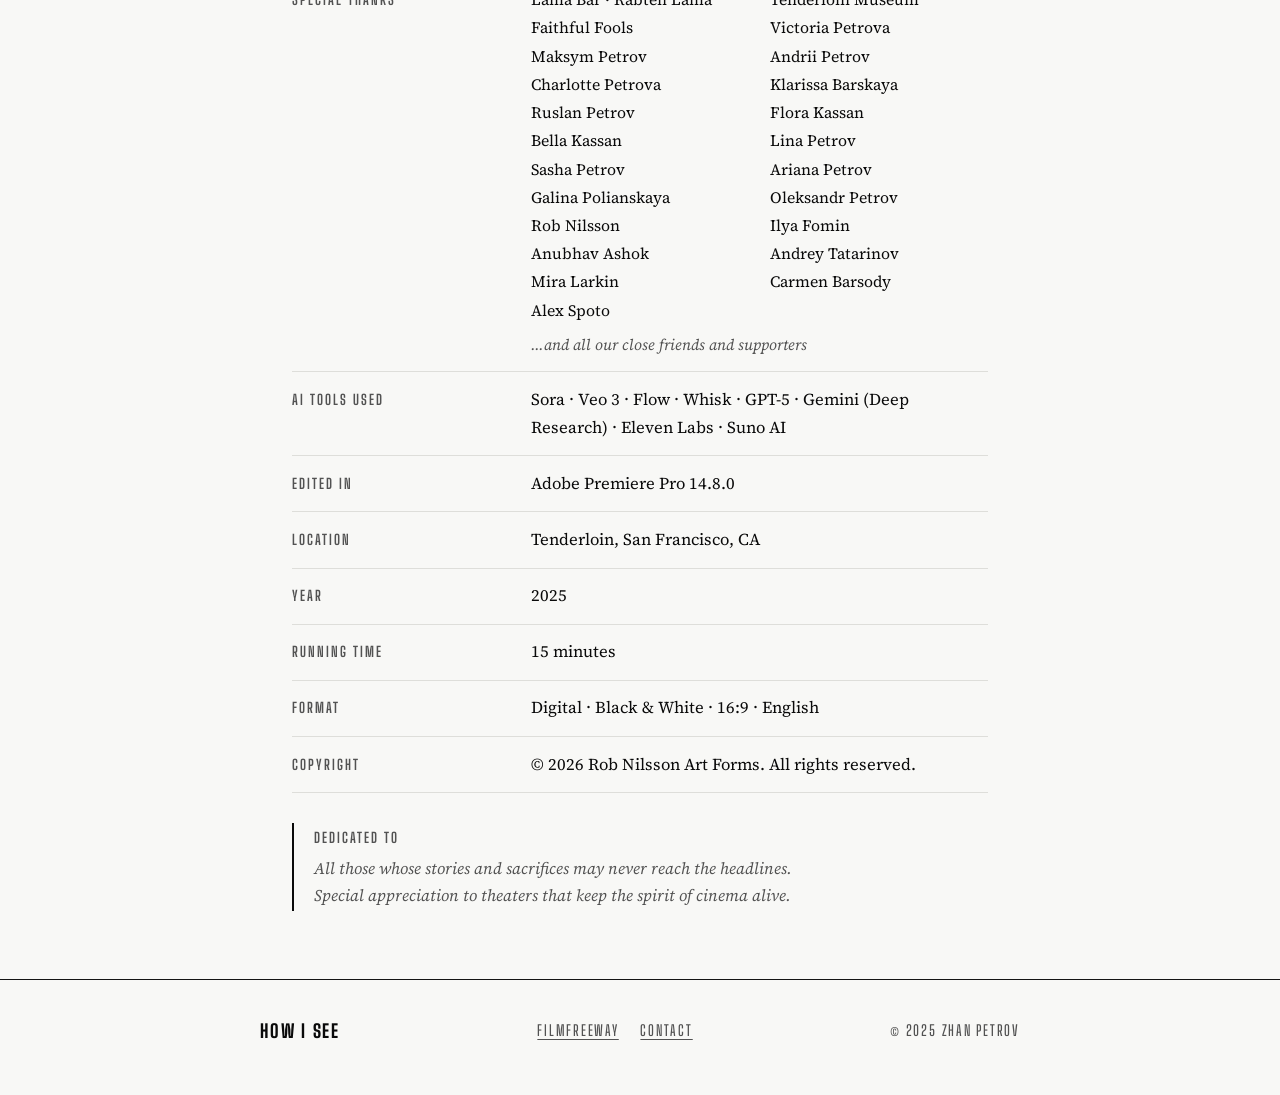
==== commit d47517be: "Add complete opening and closing film credits to website (EN / JA)" ====
--- a/index.html
+++ b/index.html
@@ -281,9 +281,7 @@
       <aside class="interviews-crew" aria-labelledby="interviews-crew-heading">
         <h3 class="interviews-crew-title" id="interviews-crew-heading" data-i18n="interviews.crewTitle">Interviewing Crew Behind the Camera</h3>
         <p class="interviews-crew-body" data-i18n-html="interviews.crewBody">
-          <strong>Zhan Petrov</strong> (director &amp; primary interviewer throughout) &middot;
-          <strong>Second Cameraman</strong> (filming handheld second-angle iPhone footage at 06:45&ndash;13:02 &amp; 13:14&ndash;13:21; heard at 18:35) &middot;
-          <strong>Female Co-Interviewer</strong> (asking opening questions on Taylor Street at 18:51&ndash;19:21, confirming take at 27:26, and seen on camera at 39:25&ndash;39:27).
+          <strong>Zhan Petrov</strong> (director &amp; primary interviewer throughout), joined on the streets by unit camera &amp; location sound crew <strong>Jeff Kao</strong> (location sound &amp; camera), <strong>Timofei Glin</strong>, <strong>Tatiana Scutelnic</strong>, <strong>Anastasia Shubina</strong>, and <strong>Konstantin Kodincev</strong> (including second-angle handheld iPhone camera at 06:45&ndash;13:21 and Taylor Street co-interviewing at 18:51&ndash;19:21 &amp; 39:25).
         </p>
       </aside>
     </section>
@@ -368,16 +366,86 @@
 
       <dl class="credits-list">
         <div class="credits-row">
-          <dt data-i18n="credits.directorDt">Director &amp; Writer</dt>
+          <dt data-i18n="credits.presentedDt">Presented By</dt>
+          <dd data-i18n="credits.presentedDd">Tenderloin Museum &middot; Rob Nilsson Art Forms</dd>
+        </div>
+        <div class="credits-row">
+          <dt data-i18n="credits.directorDt">Director, Writer &amp; Editor</dt>
           <dd data-i18n="credits.directorDd">Zhan Petrov</dd>
+        </div>
+        <div class="credits-row">
+          <dt data-i18n="credits.execProducerDt">Executive Producer</dt>
+          <dd data-i18n="credits.execProducerDd">Rob Nilsson</dd>
         </div>
         <div class="credits-row">
           <dt data-i18n="credits.producersDt">Producers</dt>
           <dd data-i18n="credits.producersDd">Zhan Petrov, Rob Nilsson</dd>
         </div>
         <div class="credits-row">
+          <dt data-i18n="credits.cameraDt">Camera</dt>
+          <dd data-i18n="credits.cameraDd">Zhan Petrov, Jeff Kao, Timofei Glin, Tatiana Scutelnic, Anastasia Shubina, Konstantin Kodincev</dd>
+        </div>
+        <div class="credits-row">
+          <dt data-i18n="credits.soundDt">Location Sound</dt>
+          <dd data-i18n="credits.soundDd">Jeff Kao</dd>
+        </div>
+        <div class="credits-row">
           <dt data-i18n="credits.featuringDt">Featuring</dt>
-          <dd data-i18n="credits.featuringDd">Rob Nilsson, Mstyslav Chernov, Robert Zagone</dd>
+          <dd data-i18n="credits.featuringDd">Rob Nilsson, Mstyslav Chernov, Robert N. Zagone</dd>
+        </div>
+        <div class="credits-row">
+          <dt data-i18n="credits.momentsDt">Special Moments</dt>
+          <dd class="credits-lines" data-i18n-html="credits.momentsDd">
+            <span class="credits-line">Conversation with <strong>Mstyslav Chernov</strong> at Smith Rafael Film Center, San Rafael, CA <span class="credits-meta">&mdash; Recorded August 2025</span></span>
+            <span class="credits-line">Conversation with <strong>Robert N. Zagone</strong>, <strong>Rob Nilsson</strong> &amp; <strong>Zhan Petrov</strong>, <strong>Yanji Sherpa</strong> at Lama Bar, San Pablo, CA <span class="credits-meta">&mdash; Recorded September 2025</span></span>
+          </dd>
+        </div>
+        <div class="credits-row">
+          <dt data-i18n="credits.inspiredDt">Films That Inspired This Work</dt>
+          <dd class="credits-lines" data-i18n-html="credits.inspiredDd">
+            <span class="credits-line"><strong>Directed by Rob Nilsson:</strong> <em>CHALK</em> (1996) &middot; <em>9@NIGHT</em> Film Series: <em>NOISE</em> (2002), <em>SINGING</em> (2000), <em>STROKE</em> (2000), <em>ATTITUDE</em> (2003), <em>SCHEME C6</em> (2001), <em>NEED</em> (2005), <em>PAN</em> (2006), <em>GO TOGETHER</em> (2007), <em>USED</em> (2007)</span>
+            <span class="credits-line"><strong>Directed by Mstyslav Chernov:</strong> <em>20 Days in Mariupol</em> (2023), <em>2000 Meters to Andriivka</em> (2025)</span>
+            <span class="credits-line"><strong>Directed by Robert N. Zagone:</strong> <em>Drugs in the Tenderloin</em> (1966)</span>
+          </dd>
+        </div>
+        <div class="credits-row">
+          <dt data-i18n="credits.thanksDt">Special Thanks</dt>
+          <dd data-i18n-html="credits.thanksDd">
+            <span class="credits-thanks-grid">
+              <span>Lama Bar &middot; Rabten Lama</span>
+              <span>Tenderloin Museum</span>
+              <span>Faithful Fools</span>
+              <span>Victoria Petrova</span>
+              <span>Maksym Petrov</span>
+              <span>Andrii Petrov</span>
+              <span>Charlotte Petrova</span>
+              <span>Klarissa Barskaya</span>
+              <span>Ruslan Petrov</span>
+              <span>Flora Kassan</span>
+              <span>Bella Kassan</span>
+              <span>Lina Petrov</span>
+              <span>Sasha Petrov</span>
+              <span>Ariana Petrov</span>
+              <span>Galina Polianskaya</span>
+              <span>Oleksandr Petrov</span>
+              <span>Rob Nilsson</span>
+              <span>Ilya Fomin</span>
+              <span>Anubhav Ashok</span>
+              <span>Andrey Tatarinov</span>
+              <span>Mira Larkin</span>
+              <span>Carmen Barsody</span>
+              <span>Alex Spoto</span>
+            </span>
+            <span class="credits-subnote">&hellip;and all our close friends and supporters</span>
+          </dd>
+        </div>
+        <div class="credits-row">
+          <dt data-i18n="credits.aiToolsDt">AI Tools Used</dt>
+          <dd data-i18n="credits.aiToolsDd">Sora &middot; Veo 3 &middot; Flow &middot; Whisk &middot; GPT-5 &middot; Gemini (Deep Research) &middot; Eleven Labs &middot; Suno AI</dd>
+        </div>
+        <div class="credits-row">
+          <dt data-i18n="credits.editedInDt">Edited In</dt>
+          <dd data-i18n="credits.editedInDd">Adobe Premiere Pro 14.8.0</dd>
         </div>
         <div class="credits-row">
           <dt data-i18n="credits.locationDt">Location</dt>
@@ -395,7 +463,19 @@
           <dt data-i18n="credits.formatDt">Format</dt>
           <dd data-i18n="credits.formatDd">Digital &middot; Black &amp; White &middot; 16:9 &middot; English</dd>
         </div>
+        <div class="credits-row">
+          <dt data-i18n="credits.copyrightDt">Copyright</dt>
+          <dd data-i18n="credits.copyrightDd">&copy; 2026 Rob Nilsson Art Forms. All rights reserved.</dd>
+        </div>
       </dl>
+
+      <div class="credits-dedication">
+        <p class="credits-dedication-kicker" data-i18n="credits.dedicatedDt">Dedicated To</p>
+        <p class="credits-dedication-body" data-i18n-html="credits.dedicatedDd">
+          All those whose stories and sacrifices may never reach the headlines.<br>
+          Special appreciation to theaters that keep the spirit of cinema alive.
+        </p>
+      </div>
     </section>
 
   </main>
--- a/styles.css
+++ b/styles.css
@@ -1127,6 +1127,75 @@
   color: var(--ink);
 }
 
+.credits-row dd.credits-lines {
+  display: flex;
+  flex-direction: column;
+  gap: 0.55rem;
+}
+
+.credits-line {
+  display: block;
+  line-height: 1.58;
+}
+
+.credits-meta {
+  color: var(--ink-muted);
+}
+
+.credits-thanks-grid {
+  display: grid;
+  grid-template-columns: repeat(2, minmax(0, 1fr));
+  gap: 0.28rem 0.85rem;
+  font-size: 0.95rem;
+  line-height: 1.48;
+}
+
+.credits-subnote {
+  display: block;
+  margin-top: 0.6rem;
+  font-size: 0.96rem;
+  font-style: italic;
+  color: var(--ink-muted);
+}
+
+html[lang="ja"] .credits-subnote {
+  font-style: normal;
+}
+
+.credits-dedication {
+  margin-top: 1.85rem;
+  padding: 0.2rem 0 0.2rem 1.25rem;
+  border-left: 2px solid var(--ink);
+}
+
+.credits-dedication-kicker {
+  margin: 0 0 0.35rem;
+  font-family: var(--font-display);
+  font-weight: 700;
+  font-size: 0.88rem;
+  letter-spacing: 0.14em;
+  text-transform: uppercase;
+  color: var(--ink-muted);
+}
+
+html[lang="ja"] .credits-dedication-kicker {
+  font-family: var(--font-sans-ja);
+  font-size: 0.8rem;
+  letter-spacing: 0.06em;
+}
+
+.credits-dedication-body {
+  margin: 0;
+  font-size: 1.02rem;
+  font-style: italic;
+  line-height: 1.62;
+  color: var(--ink-muted);
+}
+
+html[lang="ja"] .credits-dedication-body {
+  font-style: normal;
+}
+
 /* ==========================================================================
    8. FOOTER
    ========================================================================== */
@@ -1331,9 +1400,13 @@
     min-width: 220px;
   }
   .credits-row {
-    grid-template-columns: 200px 1fr;
+    grid-template-columns: 215px 1fr;
     align-items: baseline;
     gap: 1.5rem;
+  }
+  .credits-thanks-grid {
+    font-size: 0.99rem;
+    gap: 0.3rem 1.25rem;
   }
   .footer-inner {
     flex-direction: row;
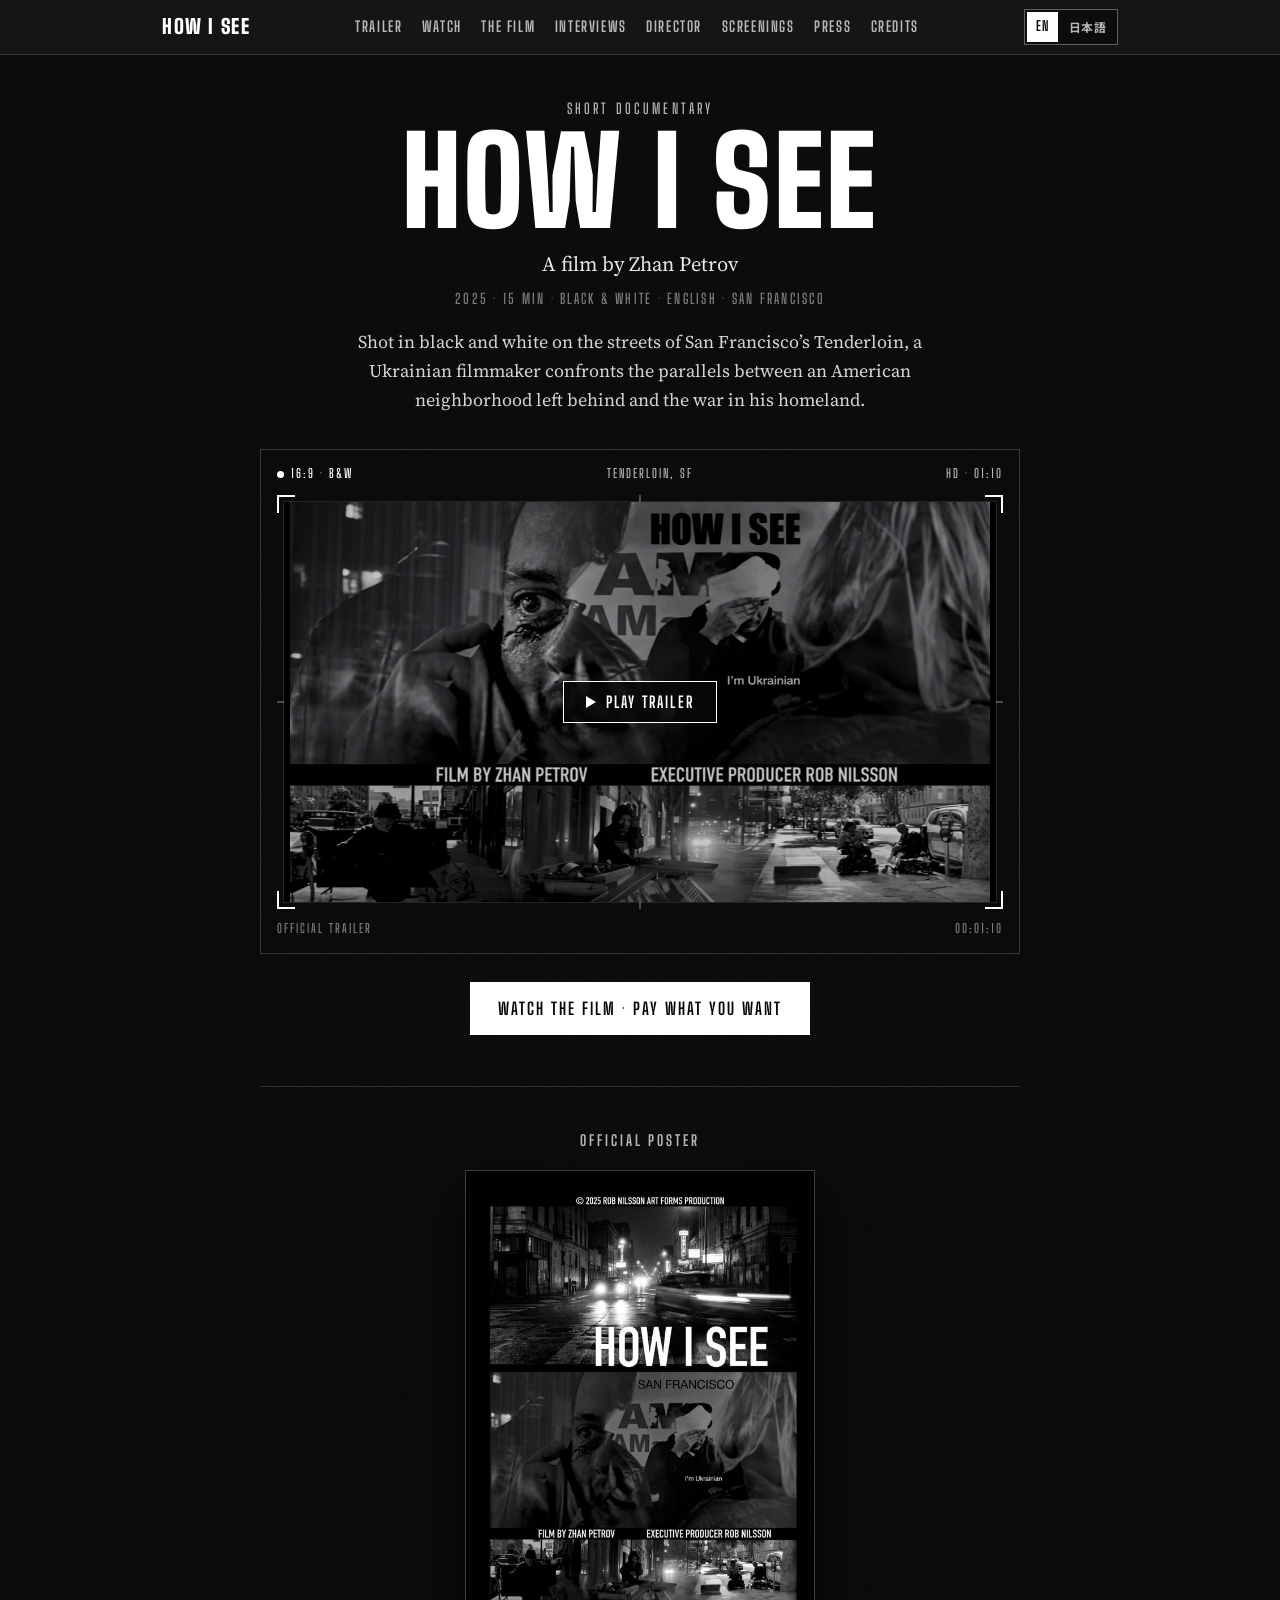
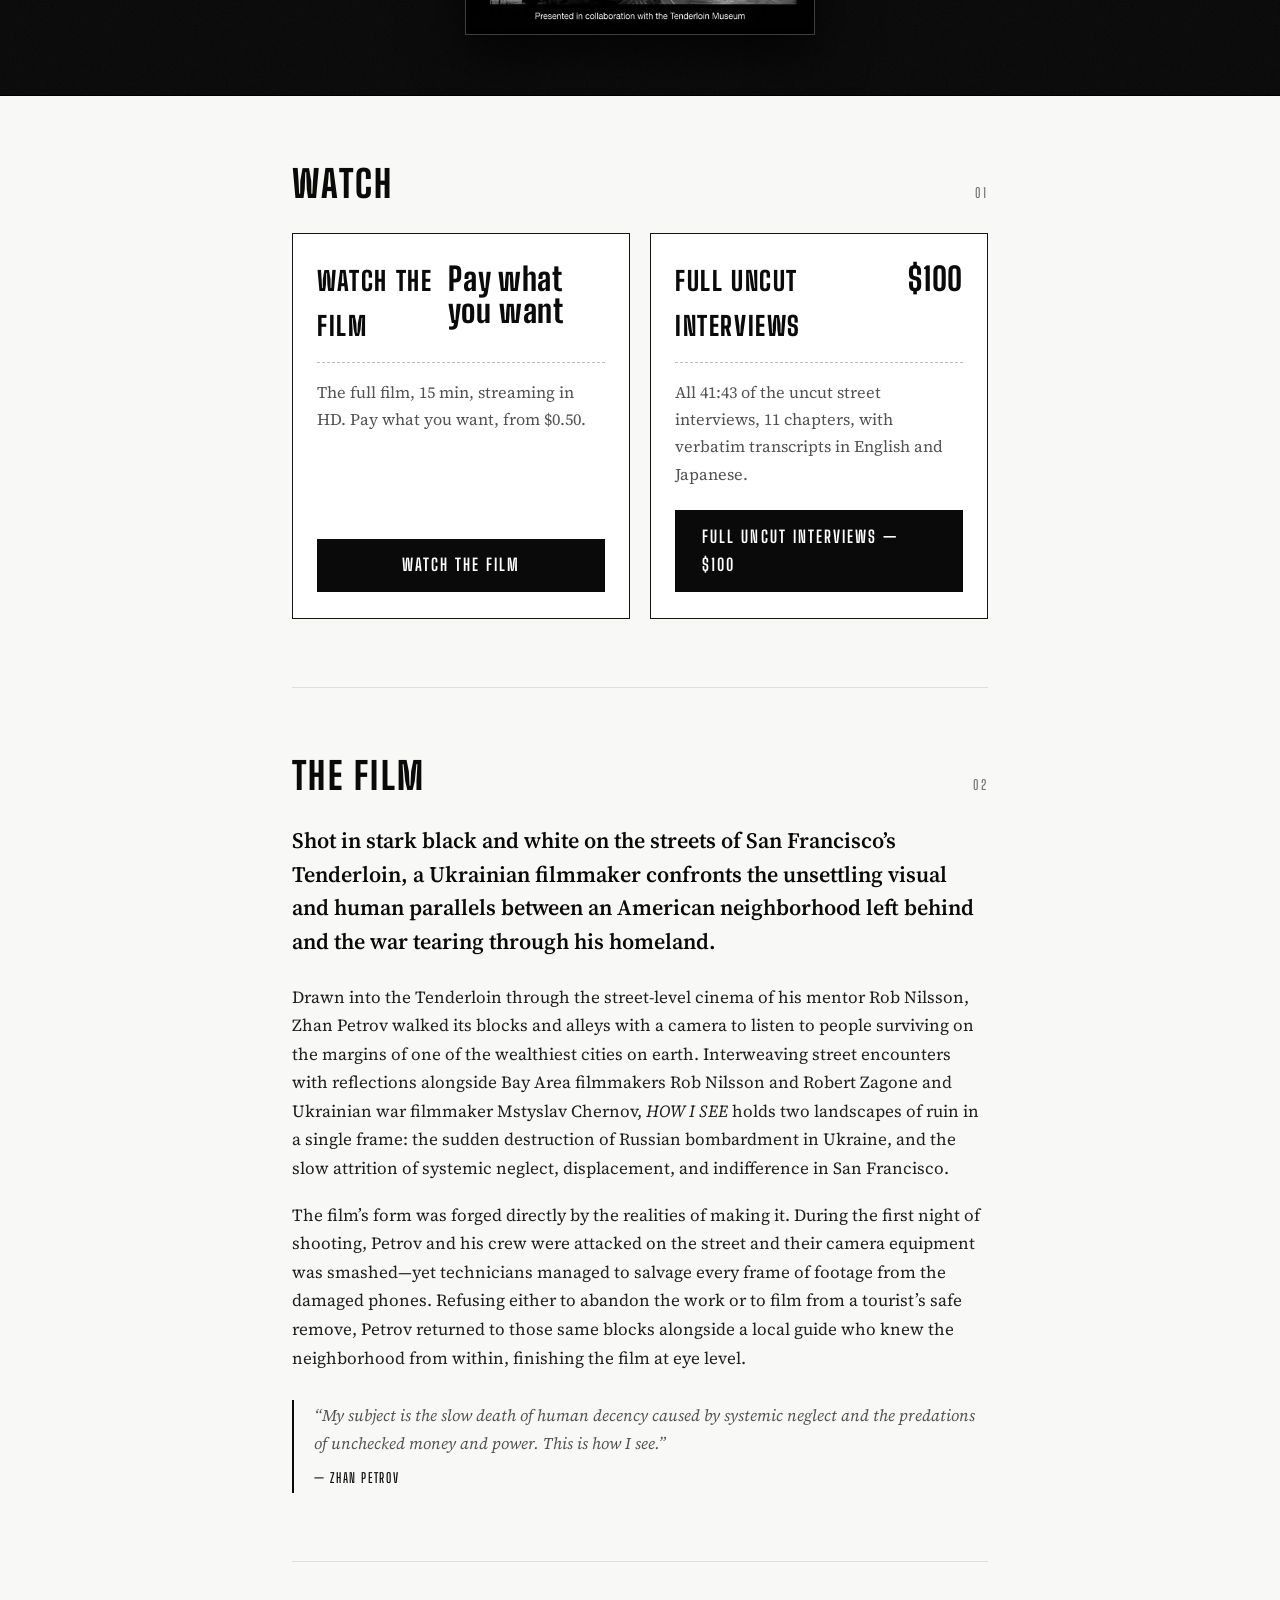
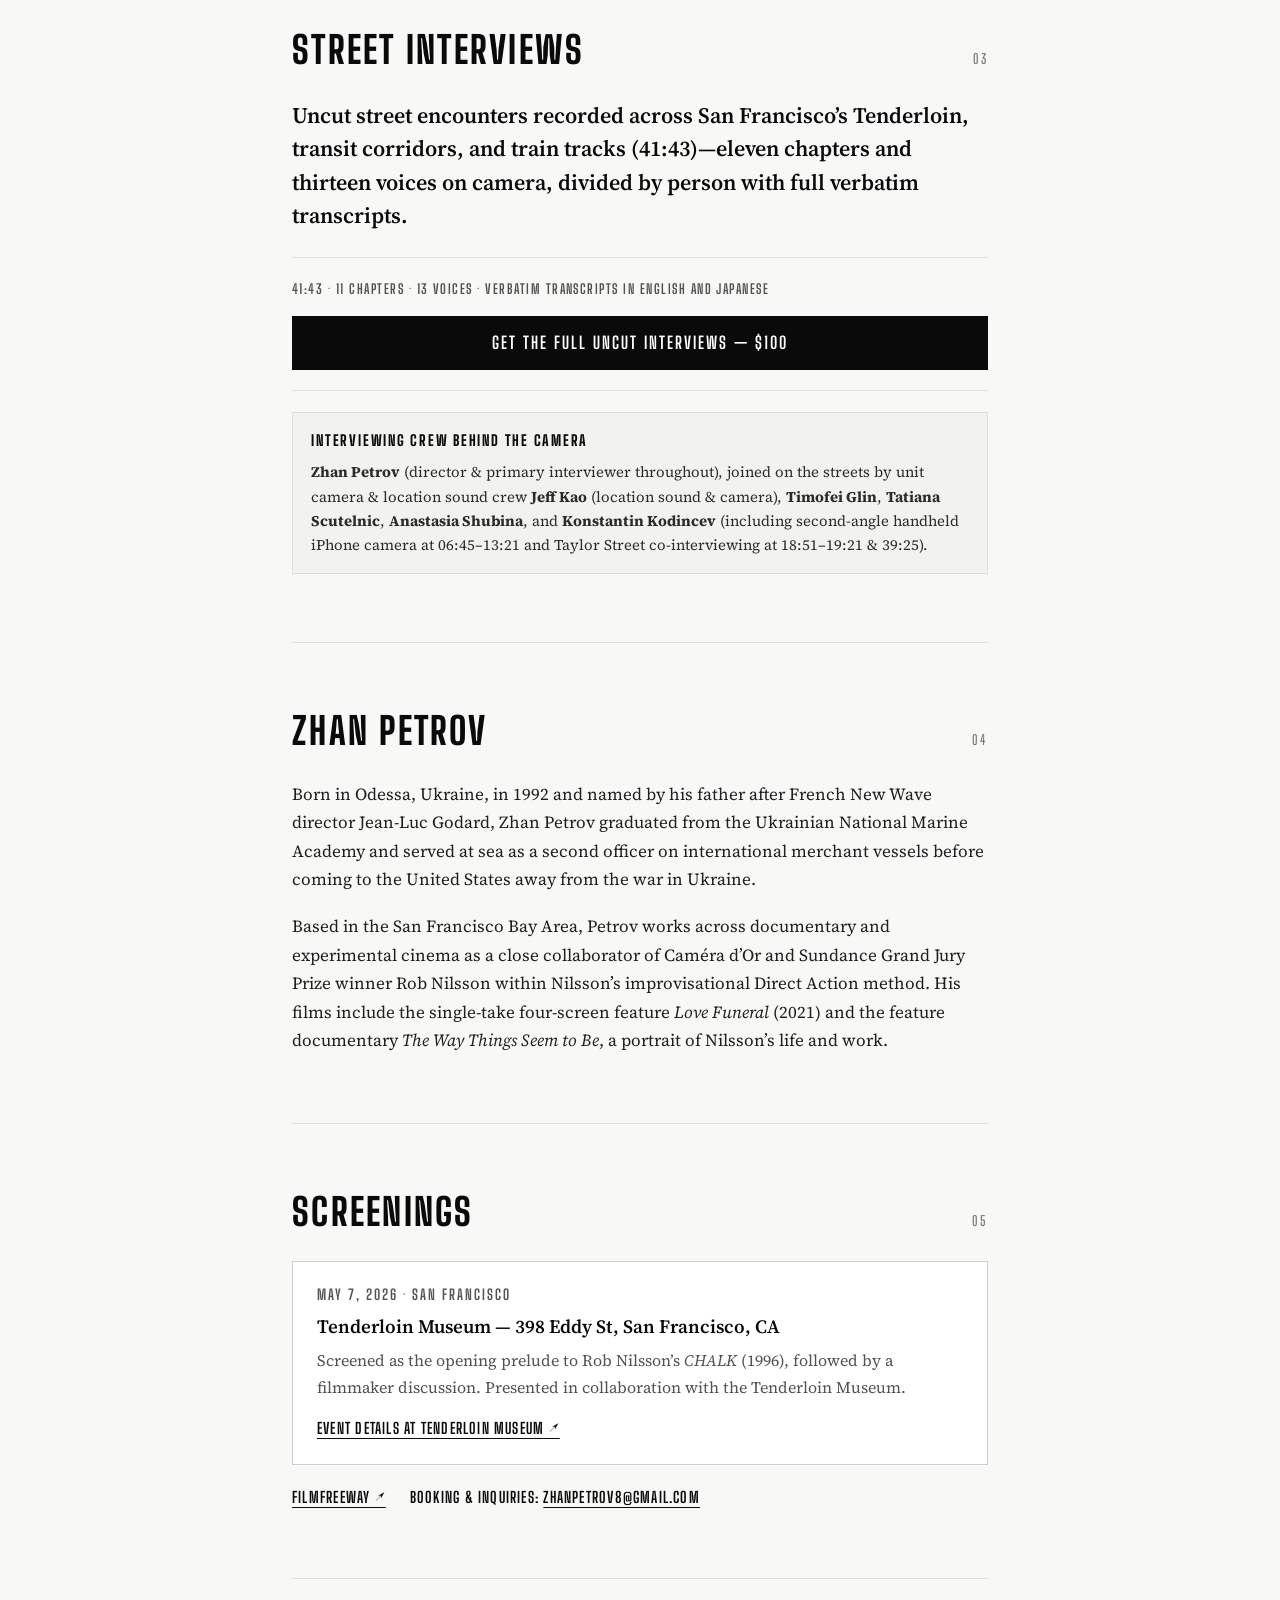
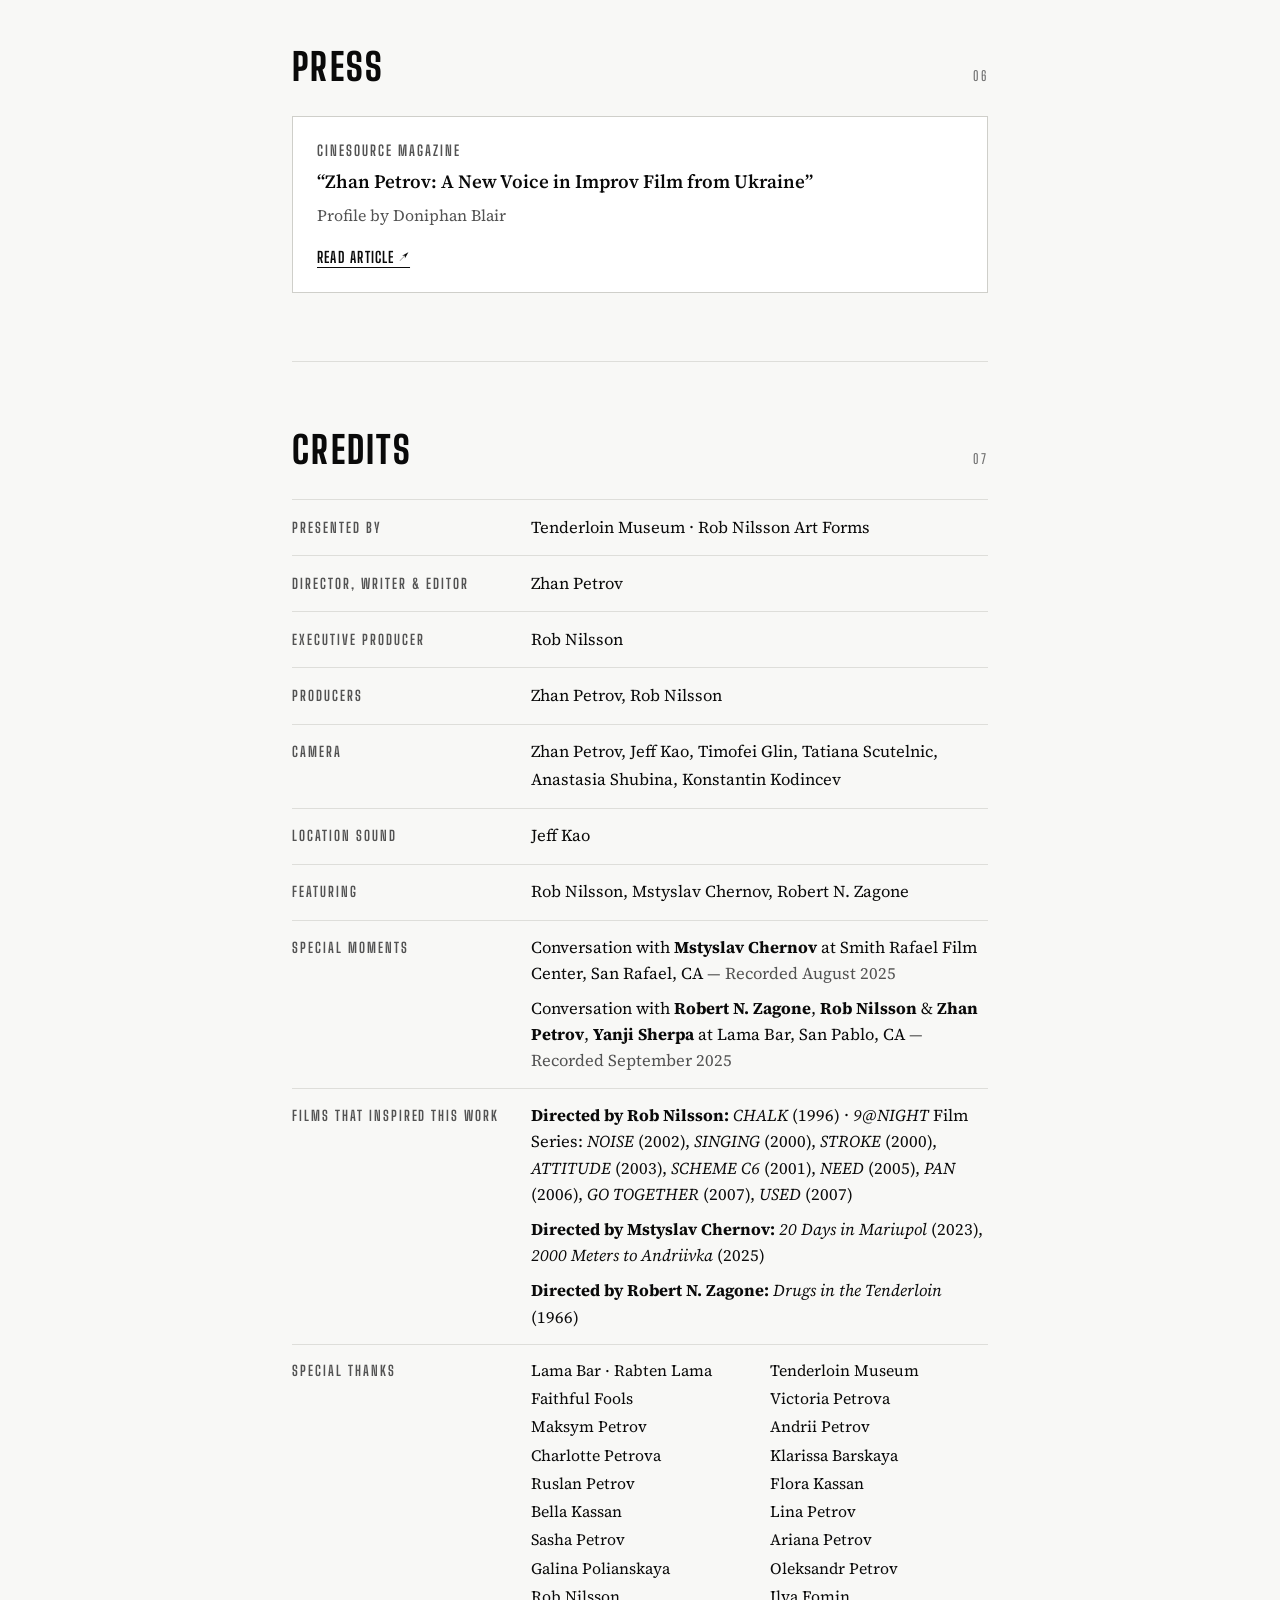
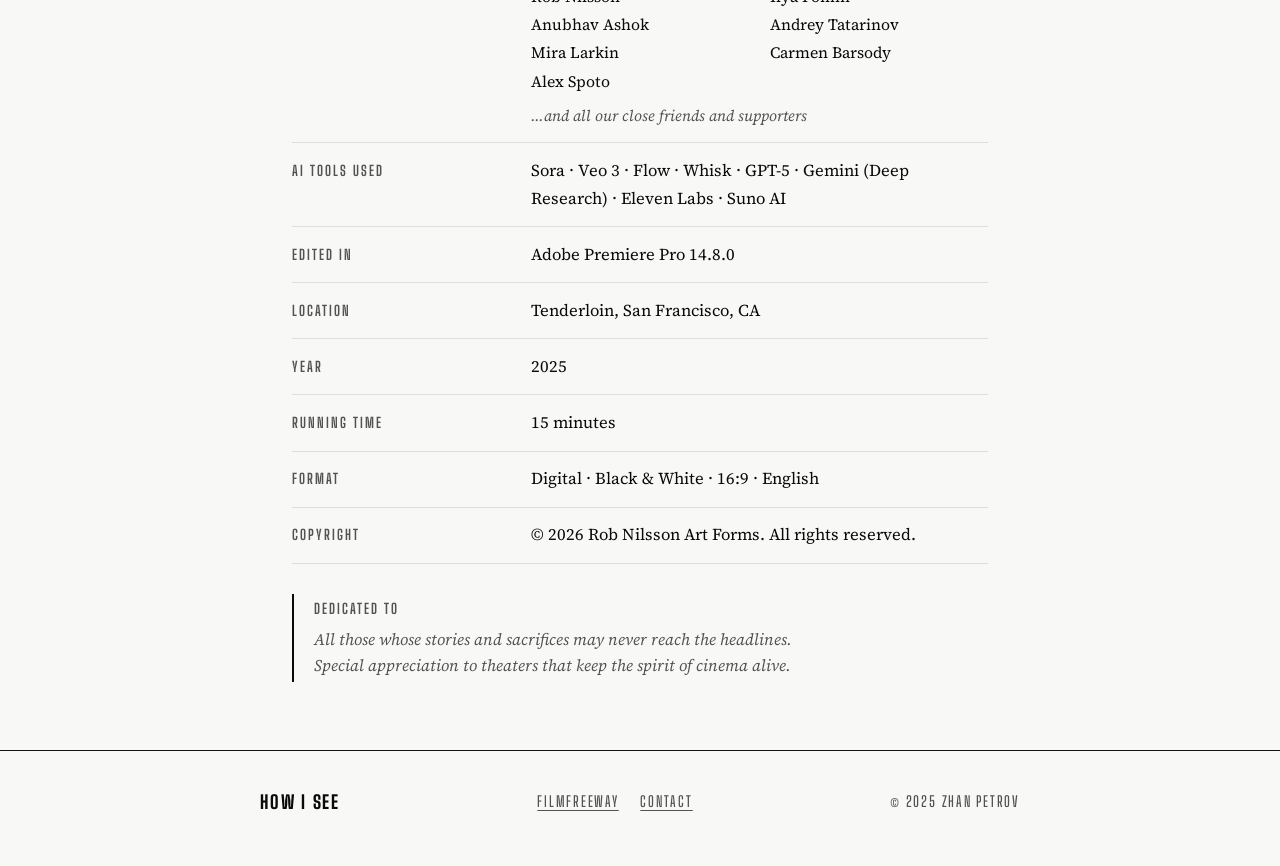
==== commit 65137bca: "Pay-what-you-want film (from $0.50), $100 uncut interviews page, trailer under hero description - He" ====
--- a/index.html
+++ b/index.html
@@ -80,6 +80,7 @@
         <h1 class="hero-title">HOW I SEE</h1>
         <p class="hero-byline" data-i18n="hero.byline">A film by Zhan Petrov</p>
         <p class="hero-facts" data-i18n-html="hero.facts">2025 &middot; <span class="nowrap">15 min</span> &middot; <span class="nowrap">Black &amp; White</span> &middot; English &middot; <span class="nowrap">San Francisco</span></p>
+        <p class="hero-lead" data-i18n="hero.lead">Shot in black and white on the streets of San Francisco’s Tenderloin, a Ukrainian filmmaker confronts the parallels between an American neighborhood left behind and the war in his homeland.</p>
       </div>
 
       <!-- Official FilmFreeway Trailer inside Camera-Viewfinder Frame (Opening) -->
@@ -134,8 +135,7 @@
       </div>
 
       <div class="hero-actions">
-        <a class="btn btn--hero-primary" href="#watch" data-i18n="hero.ctaWatch">Watch the film</a>
-        <a class="btn btn--hero-secondary" href="#trailer" data-play-trailer data-i18n="hero.ctaTrailer">Watch trailer</a>
+        <a class="btn btn--hero-primary" href="#watch" data-hero-film rel="noopener" data-i18n="hero.ctaFilm">Watch the film · Pay what you want</a>
       </div>
 
       <!-- Official Film Poster (After Trailer) -->
@@ -166,35 +166,35 @@
       </div>
 
       <div class="tickets-grid">
-        <!-- Free Ticket -->
-        <article class="ticket-card" data-tier="free">
+        <!-- Film Ticket: pay what you want -->
+        <article class="ticket-card" data-tier="film">
           <div>
             <div class="ticket-top">
-              <h3 class="ticket-label" data-tier-label>Watch free</h3>
-              <span class="ticket-price" data-tier-price>$0</span>
+              <h3 class="ticket-label" data-tier-label>Watch the film</h3>
+              <span class="ticket-price" data-tier-price>Pay what you want</span>
             </div>
-            <p class="ticket-terms" data-tier-terms>The full film, streaming in HD. No account, no payment.</p>
+            <p class="ticket-terms" data-tier-terms>The full film, 15 min, streaming in HD. Pay what you want, from $0.50.</p>
           </div>
           <div class="ticket-action">
             <div data-tier-slot>
-              <a class="btn btn--ticket" href="watch.html">Watch free — $0</a>
+              <button type="button" class="btn btn--ticket is-disabled" disabled aria-disabled="true">Watch the film</button>
             </div>
-            <p class="ticket-status" data-tier-status hidden></p>
+            <p class="ticket-status" data-tier-status>Checkout opens soon</p>
           </div>
         </article>
 
-        <!-- Support Ticket -->
-        <article class="ticket-card" data-tier="support">
+        <!-- Interviews Ticket: $100 -->
+        <article class="ticket-card" data-tier="interviews">
           <div>
             <div class="ticket-top">
-              <h3 class="ticket-label" data-tier-label>Support the film</h3>
-              <span class="ticket-price" data-tier-price>Any amount</span>
+              <h3 class="ticket-label" data-tier-label>Full uncut interviews</h3>
+              <span class="ticket-price" data-tier-price>$100</span>
             </div>
-            <p class="ticket-terms" data-tier-terms>Pay what you want, any amount from $1. Goes to the next cut and festival fees.</p>
+            <p class="ticket-terms" data-tier-terms>All 41:43 of the uncut street interviews, 11 chapters, with verbatim transcripts in English and Japanese.</p>
           </div>
           <div class="ticket-action">
             <div data-tier-slot>
-              <button type="button" class="btn btn--outline is-disabled" disabled aria-disabled="true">Support the film</button>
+              <button type="button" class="btn btn--outline is-disabled" disabled aria-disabled="true">Full uncut interviews — $100</button>
             </div>
             <p class="ticket-status" data-tier-status>Checkout opens soon</p>
           </div>
@@ -239,44 +239,10 @@
         Uncut street encounters recorded across San Francisco’s Tenderloin, transit corridors, and train tracks (41:43)—eleven chapters and thirteen voices on camera, divided by person with full verbatim transcripts.
       </p>
 
-      <div class="interviews-player">
-        <div class="interviews-screen" id="interviews-screen">
-          <iframe
-            id="interviews-iframe"
-            src="https://www.youtube-nocookie.com/embed/QgwRsArIVKI?rel=0&amp;modestbranding=1&amp;playsinline=1"
-            title="HOW I SEE — Full Street Interviews (41:43)"
-            data-i18n-title="interviews.iframeTitle"
-            loading="lazy"
-            allow="accelerometer; autoplay; clipboard-write; encrypted-media; gyroscope; picture-in-picture; fullscreen"
-            allowfullscreen
-            referrerpolicy="strict-origin-when-cross-origin"
-          ></iframe>
-        </div>
-        <div class="interviews-bar">
-          <span class="interviews-now" id="interviews-now" data-i18n="interviews.fullReel">00:00 &ndash; 41:43 &middot; Full Uncut Reel</span>
-          <a
-            class="arrow-link interviews-yt-link"
-            id="interviews-yt-link"
-            href="https://youtu.be/QgwRsArIVKI"
-            target="_blank"
-            rel="noopener"
-            data-i18n="interviews.watchYt"
-          >Open on YouTube &nearr;</a>
-        </div>
-      </div>
-
-      <div class="interviews-toolbar">
-        <p class="interviews-count" data-i18n="interviews.count">11 Chapters &middot; 13 On-Camera Voices &middot; Click any timestamp to jump in player</p>
-        <button
-          type="button"
-          class="btn-text-toggle"
-          id="interviews-toggle-all"
-          aria-expanded="false"
-          data-i18n="interviews.expandAll"
-        >Expand all transcripts</button>
-      </div>
-
-      <div class="interviews-list" id="interviews-list"></div>
+      <div class="interviews-teaser">
+        <p class="interviews-count" data-i18n="interviews.teaserCount">41:43 · 11 chapters · 13 voices · Verbatim transcripts in English and Japanese</p>
+        <a class="btn btn--ticket" href="#watch" data-interviews-buy rel="noopener" data-i18n="interviews.ctaBuy">Get the full uncut interviews — $100</a>
+      </div>
 
       <aside class="interviews-crew" aria-labelledby="interviews-crew-heading">
         <h3 class="interviews-crew-title" id="interviews-crew-heading" data-i18n="interviews.crewTitle">Interviewing Crew Behind the Camera</h3>
@@ -498,7 +464,6 @@
   </footer>
 
   <script src="config.js"></script>
-  <script src="interviews-data.js"></script>
   <script src="site.js"></script>
 </body>
 </html>
--- a/styles.css
+++ b/styles.css
@@ -2073,3 +2073,74 @@
 
 /* Never show elements marked hidden (e.g. the download button and controls bar before access is granted). */
 [hidden] { display: none !important; }
+
+/* ==========================================================================
+   Hero short description · Interviews teaser, gate & paid page
+   ========================================================================== */
+.hero-lead {
+  max-width: 40rem;
+  margin: 1.1rem auto 0;
+  font-family: var(--font-body);
+  font-size: clamp(1rem, 2vw, 1.12rem);
+  line-height: 1.6;
+  color: #d4d4d4;
+}
+
+html[lang="ja"] .hero-lead {
+  font-family: var(--font-body);
+  font-size: 0.98rem;
+  line-height: 1.9;
+}
+
+.interviews-teaser {
+  margin-top: 1.5rem;
+  display: flex;
+  flex-wrap: wrap;
+  align-items: center;
+  justify-content: space-between;
+  gap: 1rem;
+  padding: 1.25rem 0;
+  border-top: 1px solid var(--rule-light);
+  border-bottom: 1px solid var(--rule-light);
+}
+
+.interviews-page .watch-nav a {
+  color: var(--ink-muted);
+}
+
+.interviews-gate {
+  margin: 2rem 0 1rem;
+  padding: 2rem 1.5rem;
+  border: 1px solid var(--ink);
+  text-align: center;
+}
+
+.interviews-gate-title {
+  margin: 0 0 0.5rem;
+  font-family: var(--font-display);
+  font-weight: 800;
+  font-size: 1.35rem;
+  letter-spacing: 0.06em;
+  text-transform: uppercase;
+}
+
+.interviews-gate-copy {
+  margin: 0 0 1.25rem;
+  color: var(--ink-muted);
+}
+
+.interviews-paid-note {
+  margin: 0 0 1.25rem;
+  font-family: var(--font-display);
+  font-weight: 700;
+  font-size: 0.84rem;
+  letter-spacing: 0.1em;
+  text-transform: uppercase;
+  color: var(--ink-muted);
+}
+
+@media (max-width: 560px) {
+  .interviews-teaser .btn {
+    width: 100%;
+  }
+}
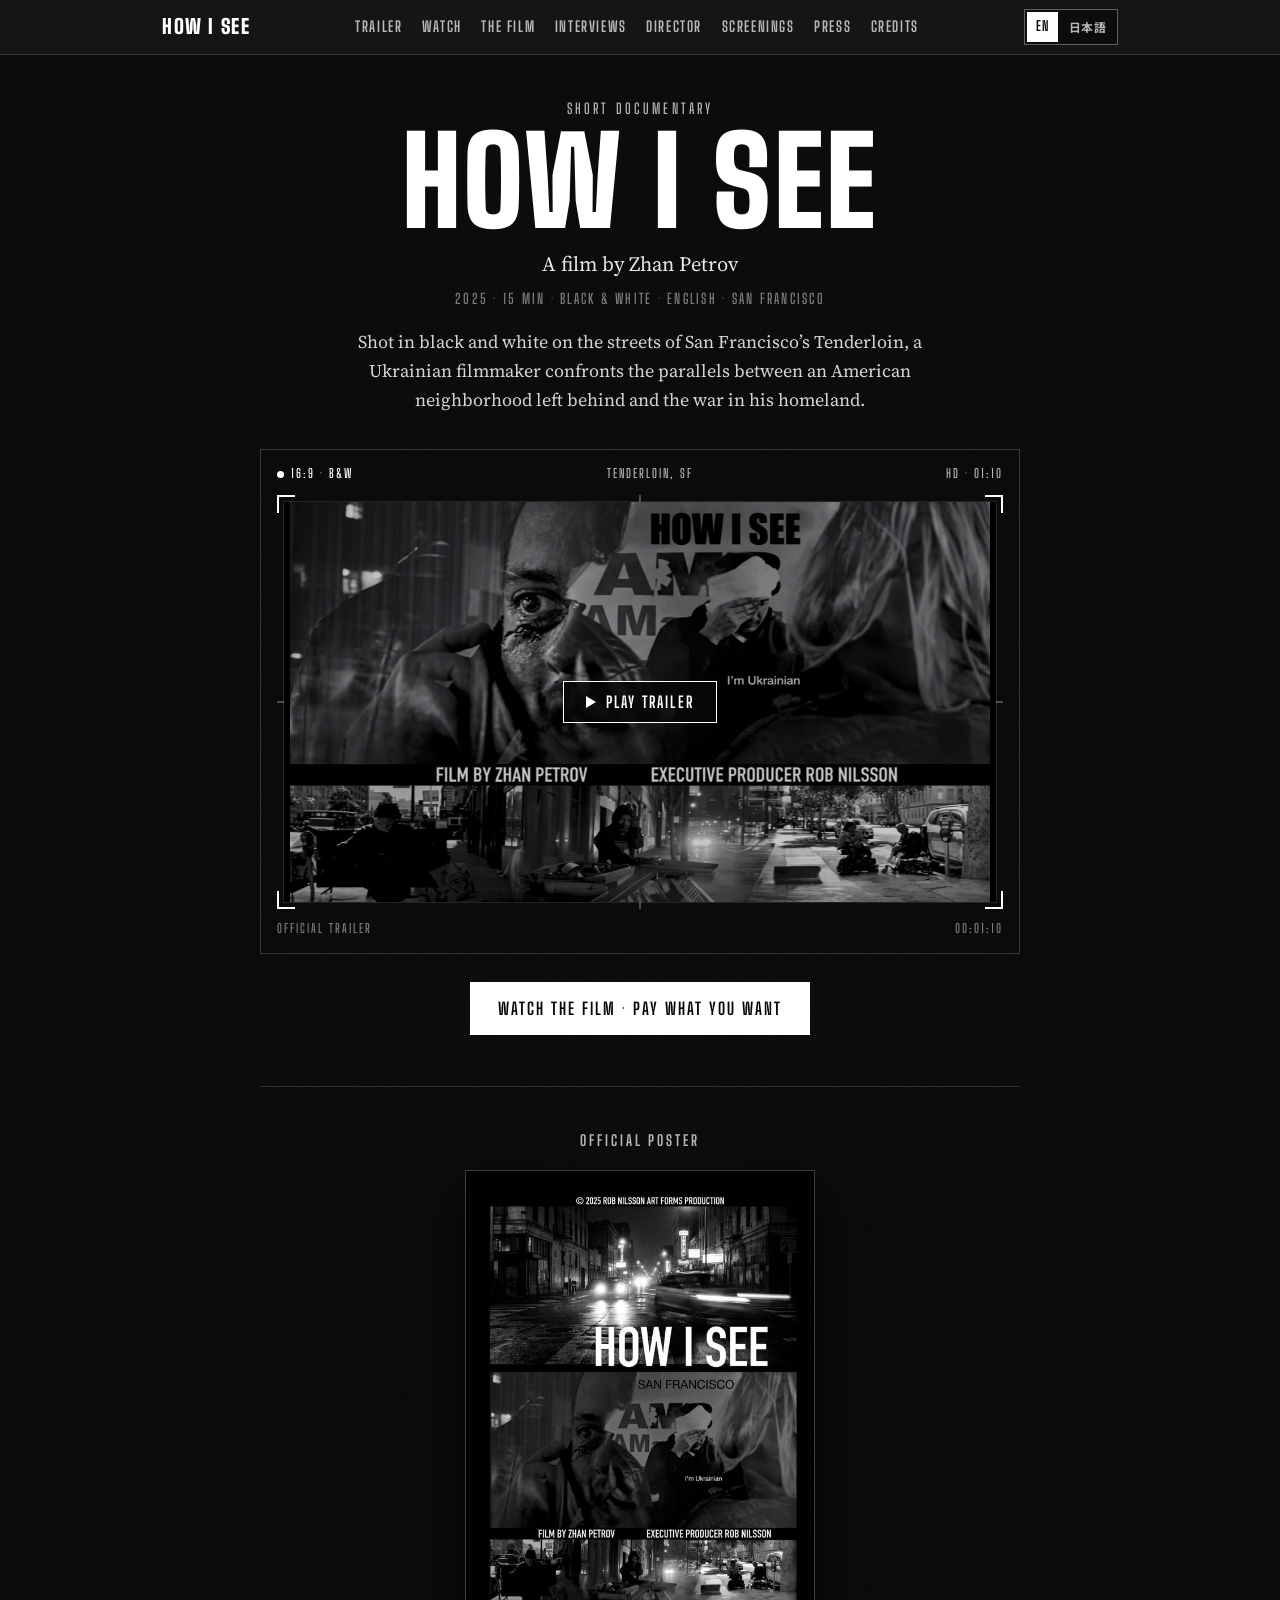
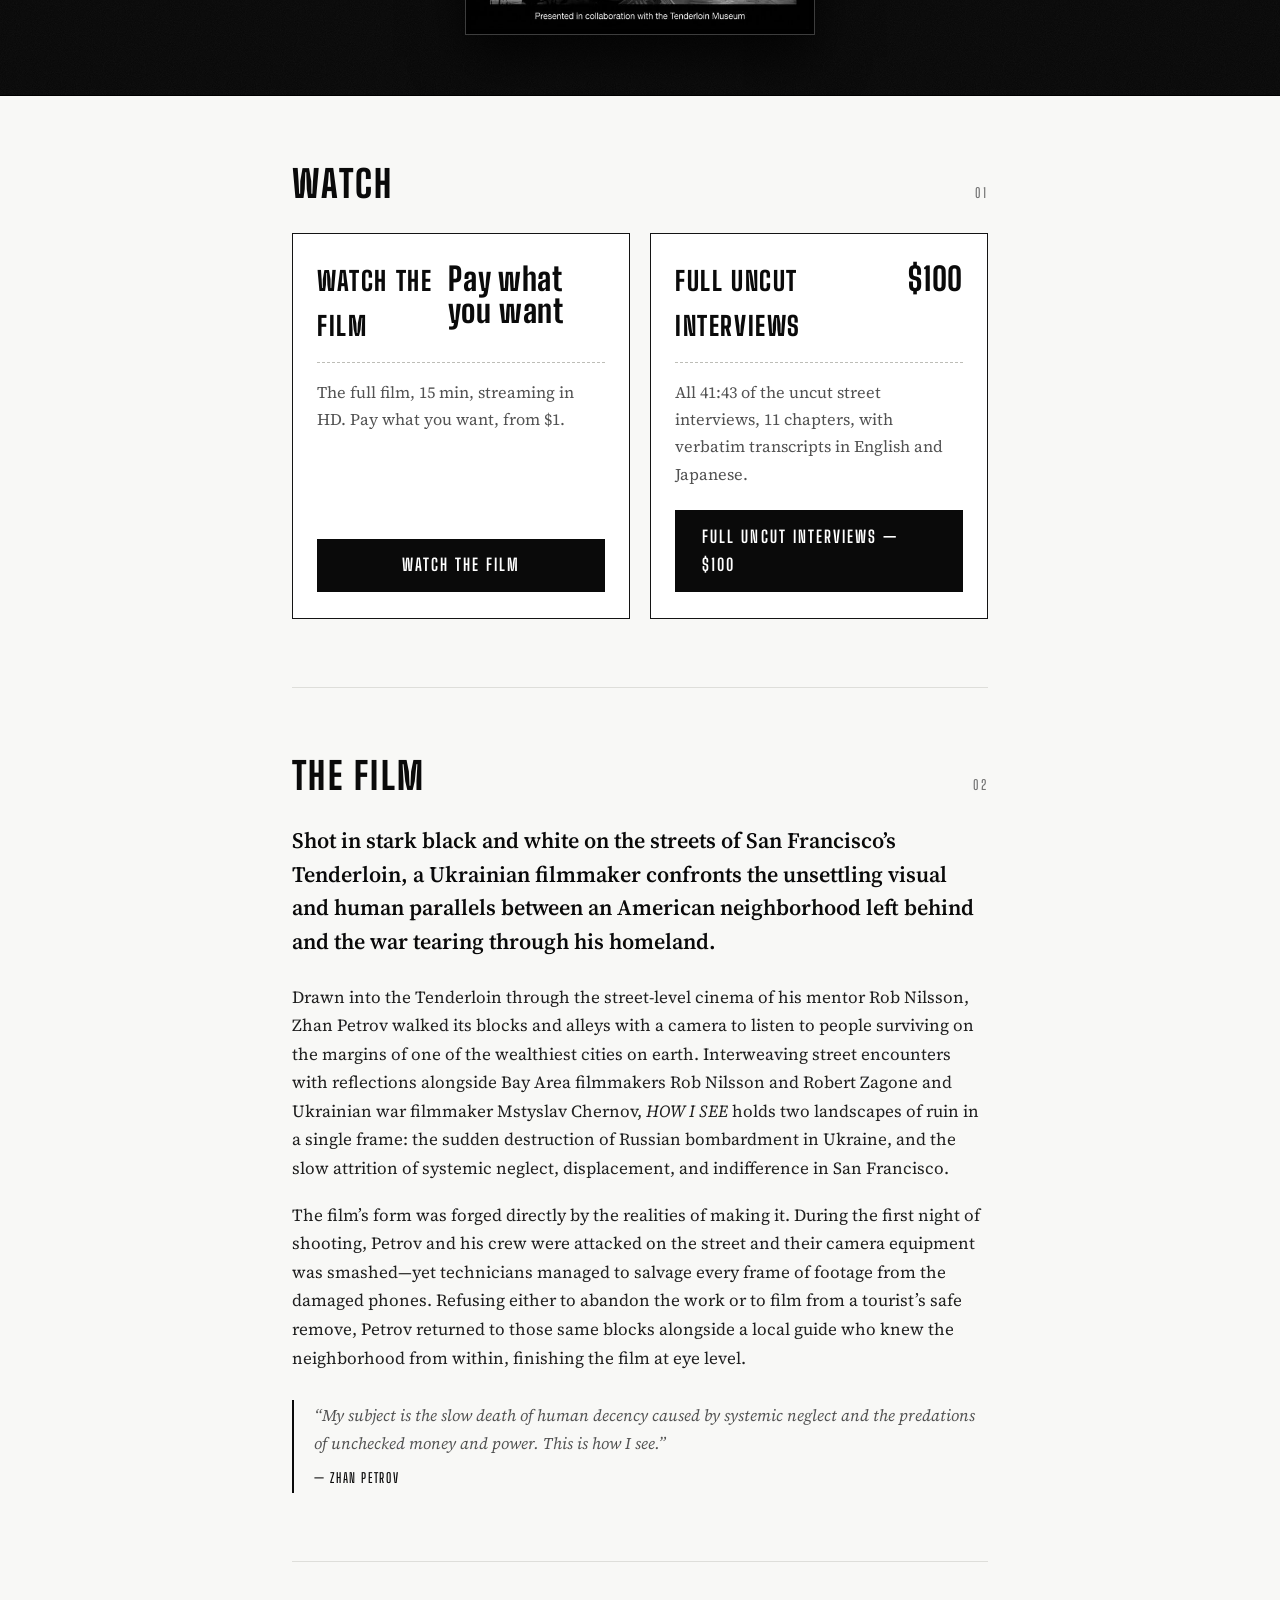
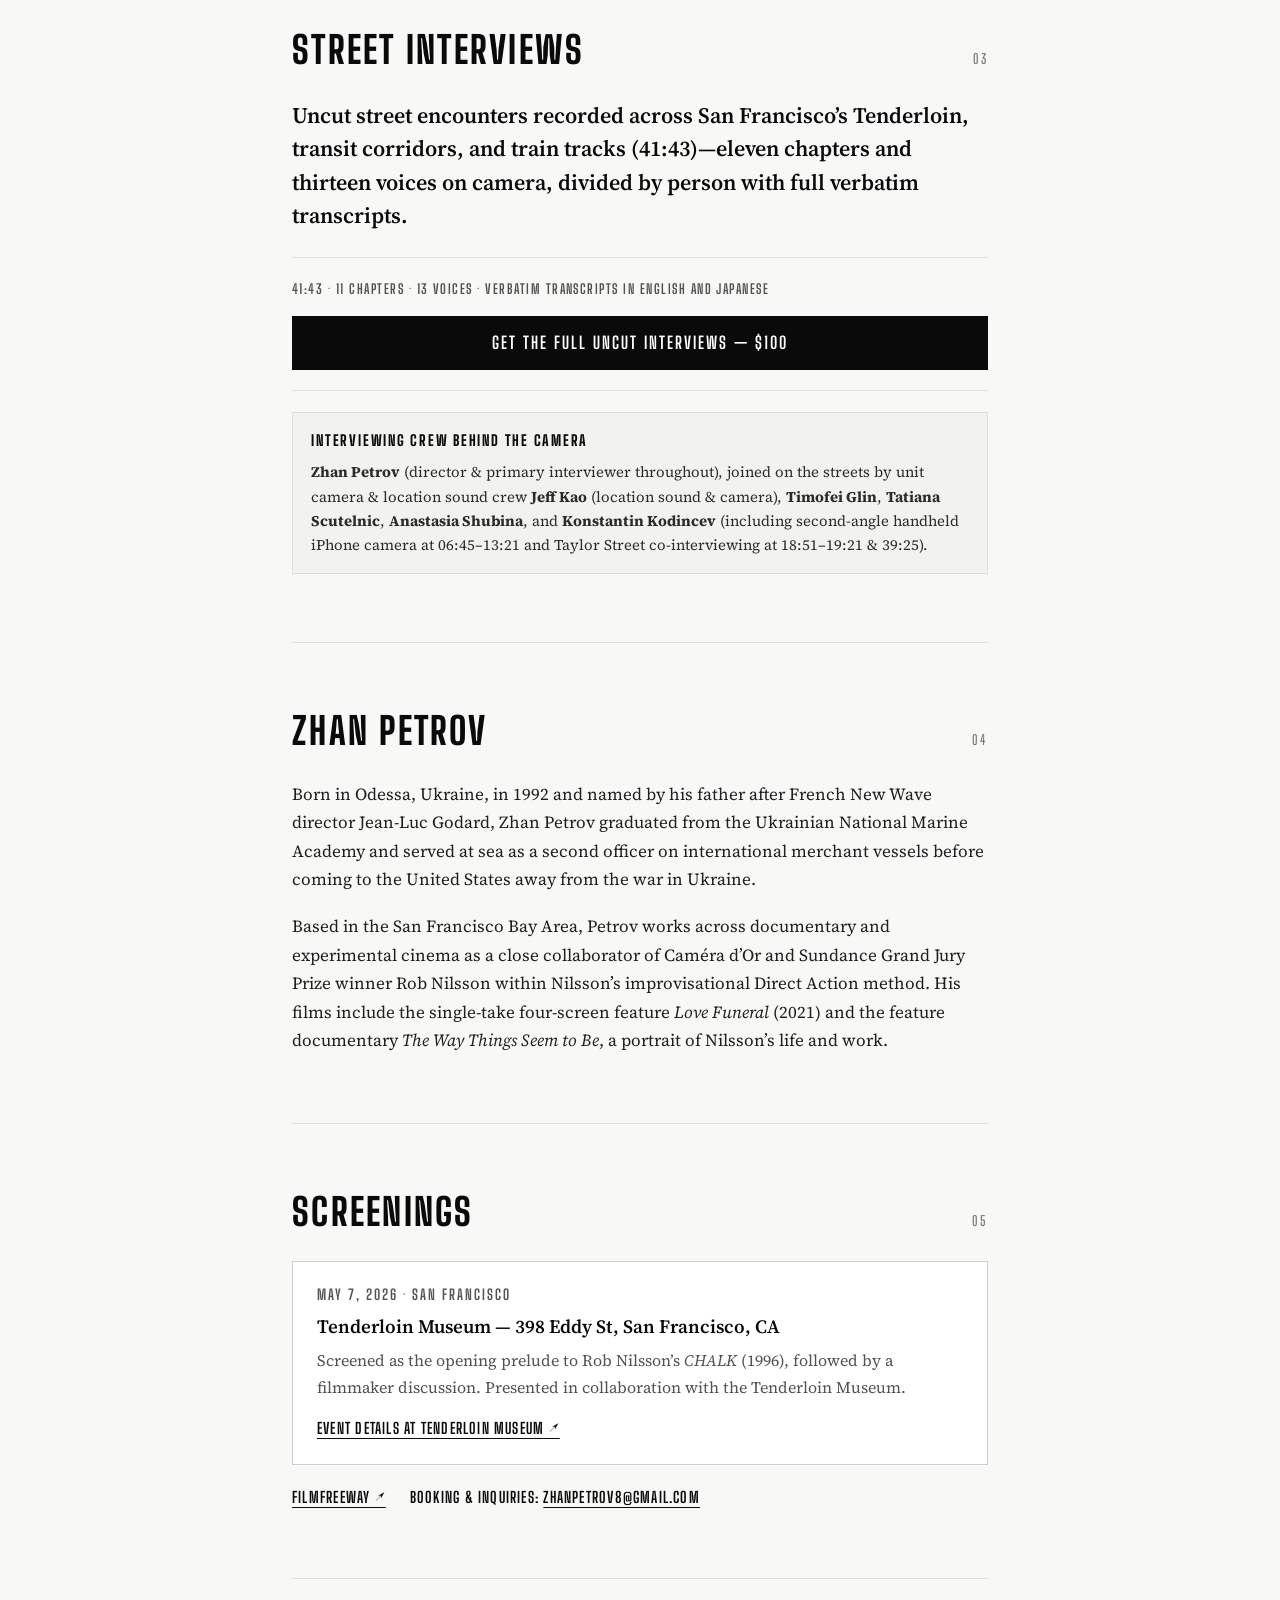
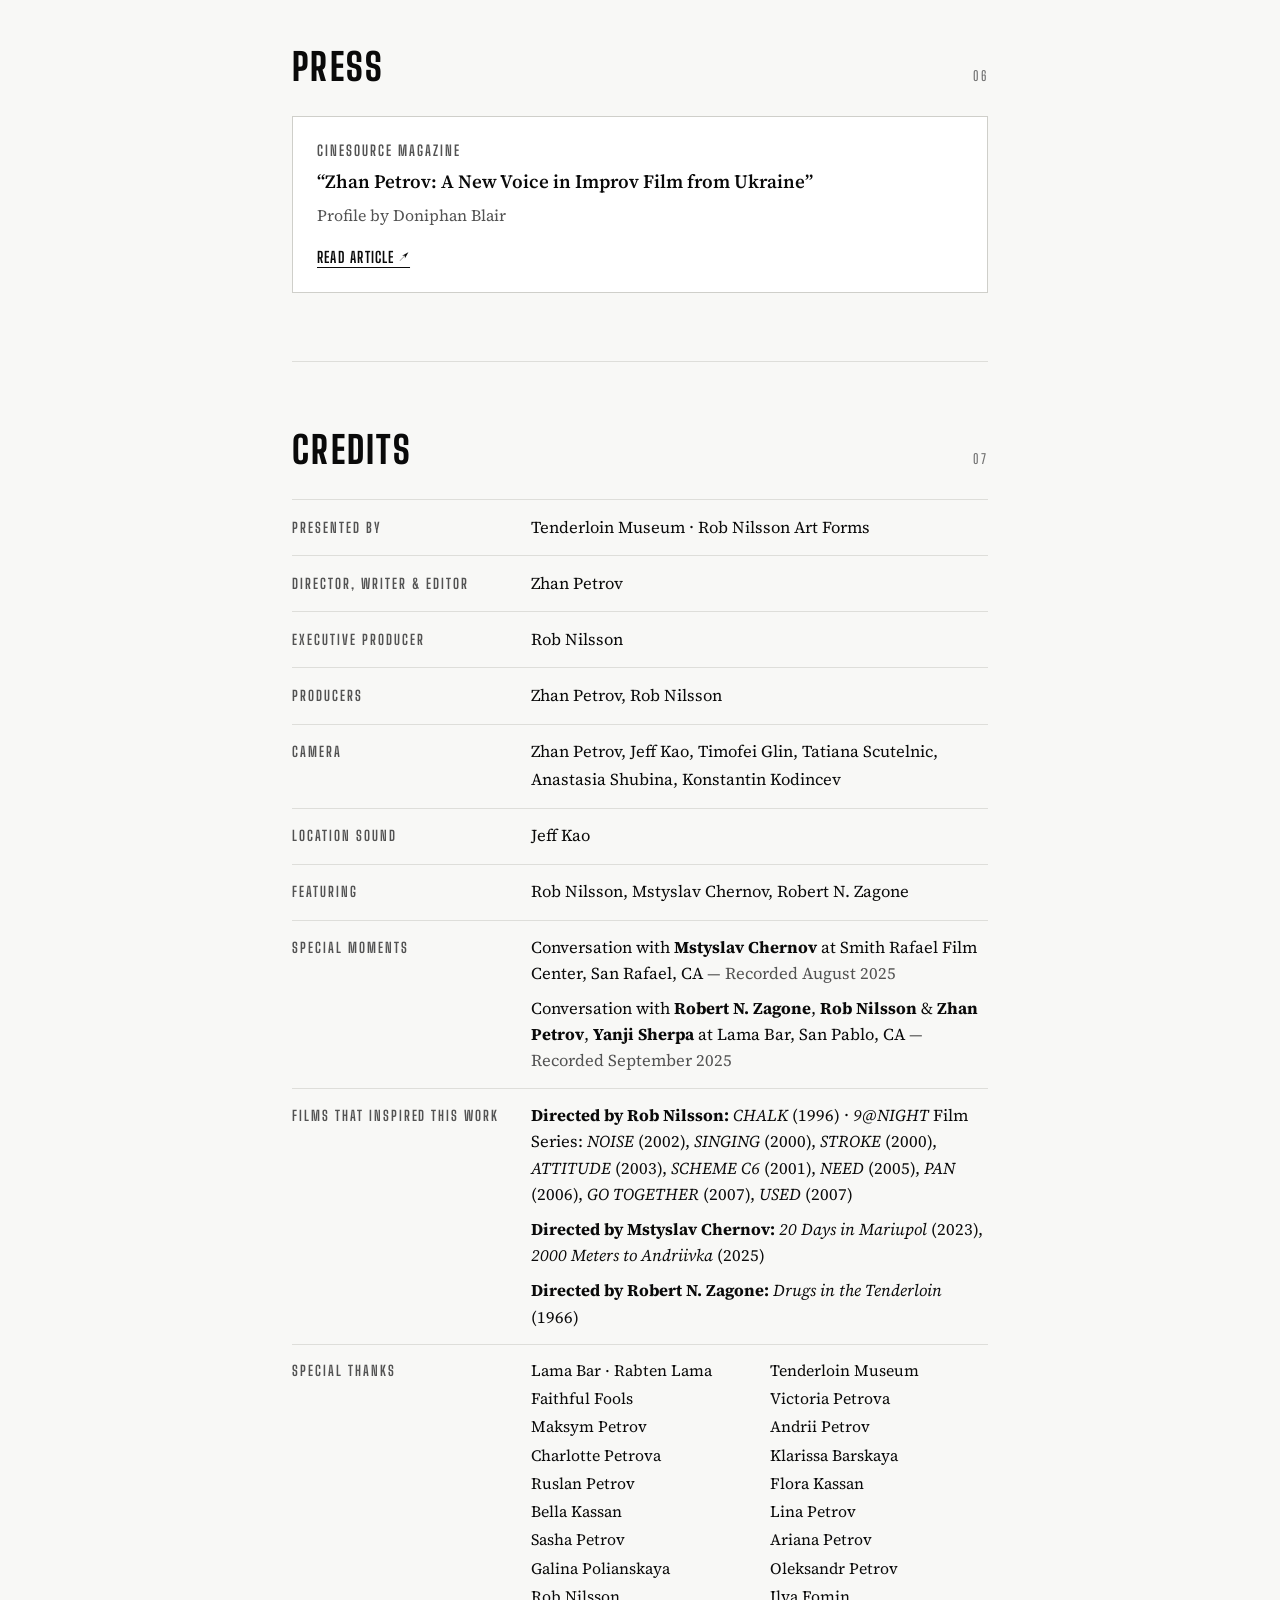
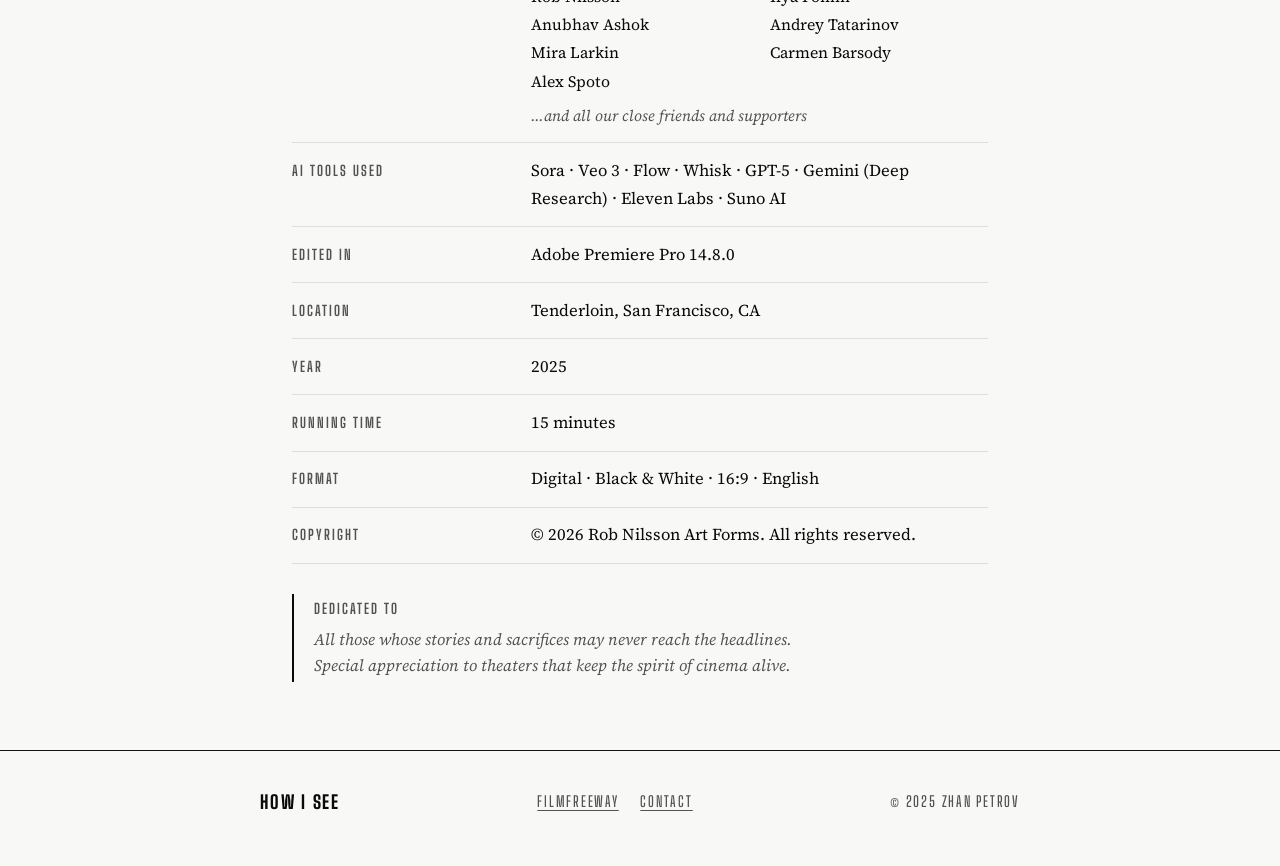
==== commit ea6dfaa9: "Film minimum $1 Co-Authored-By: Claude Opus 5.5 <noreply@anthropic.com> Claude-Session: https://clau" ====
--- a/index.html
+++ b/index.html
@@ -173,7 +173,7 @@
               <h3 class="ticket-label" data-tier-label>Watch the film</h3>
               <span class="ticket-price" data-tier-price>Pay what you want</span>
             </div>
-            <p class="ticket-terms" data-tier-terms>The full film, 15 min, streaming in HD. Pay what you want, from $0.50.</p>
+            <p class="ticket-terms" data-tier-terms>The full film, 15 min, streaming in HD. Pay what you want, from $1.</p>
           </div>
           <div class="ticket-action">
             <div data-tier-slot>
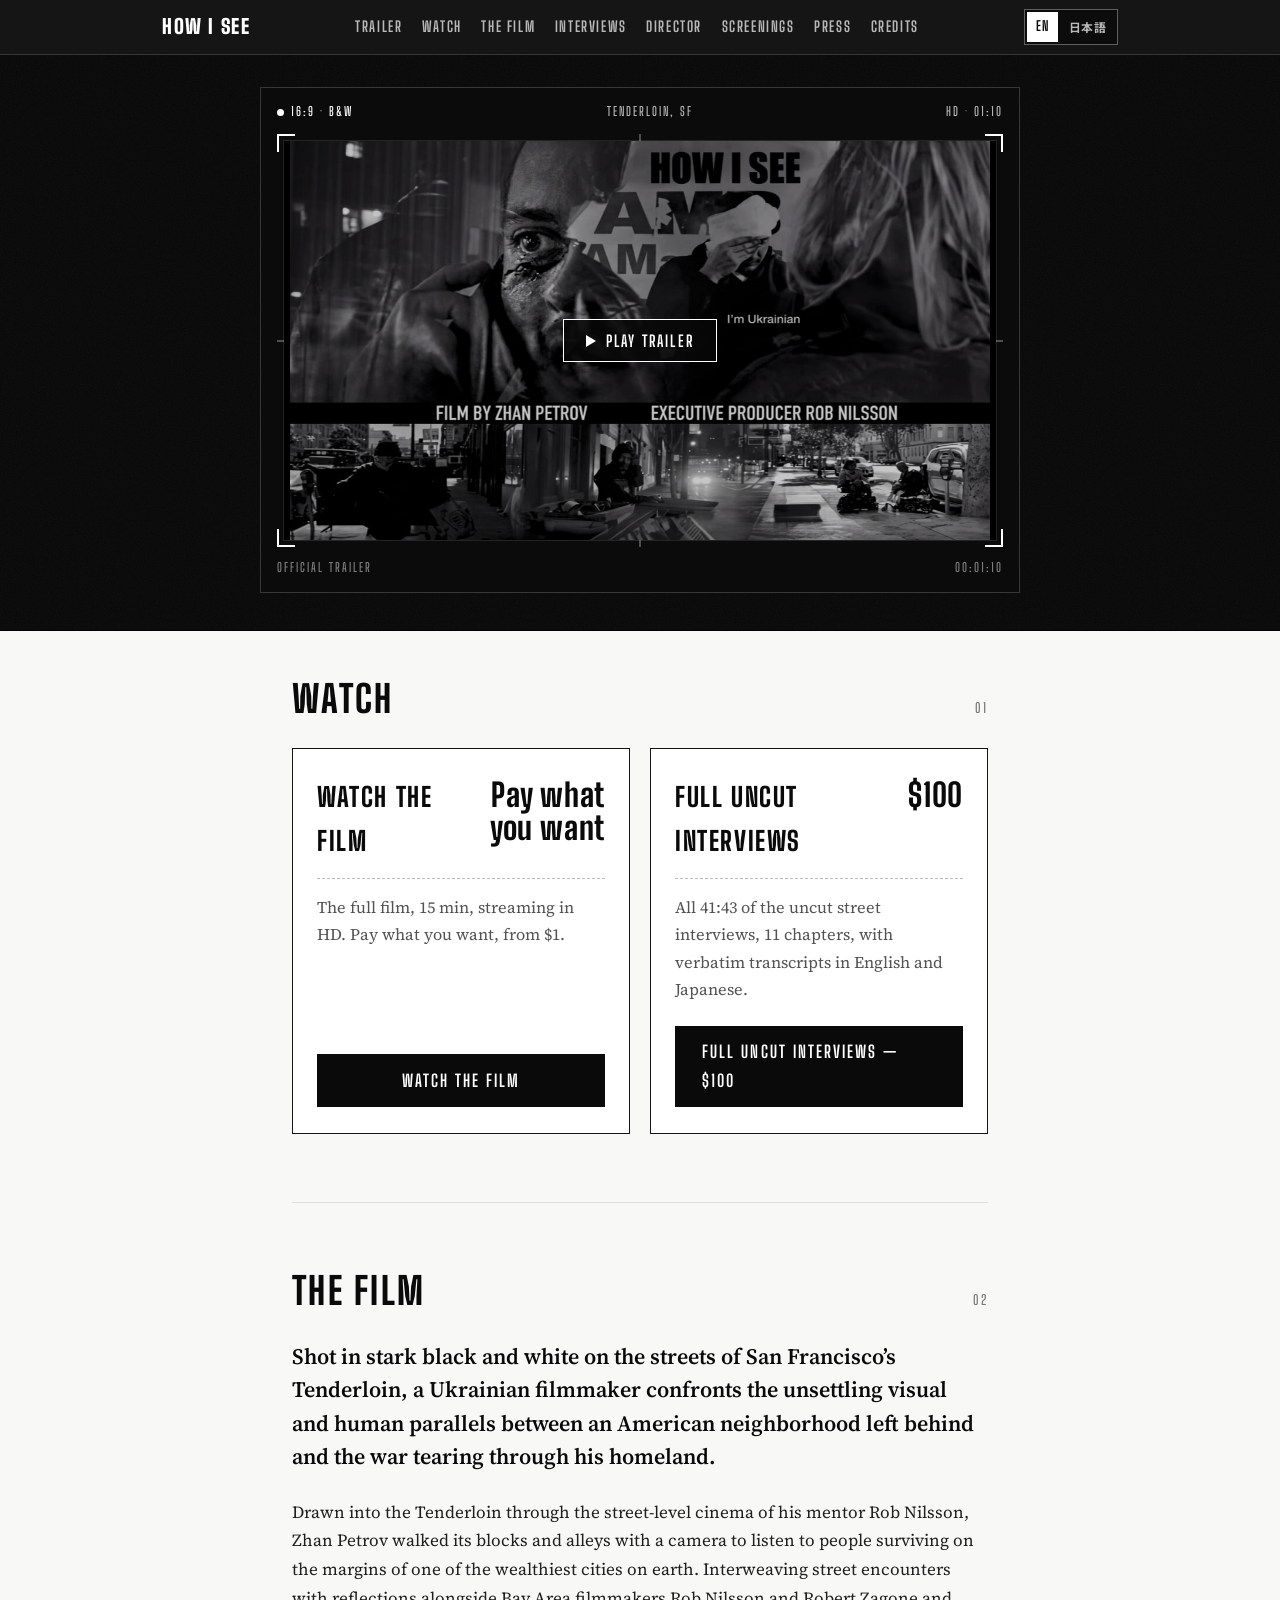
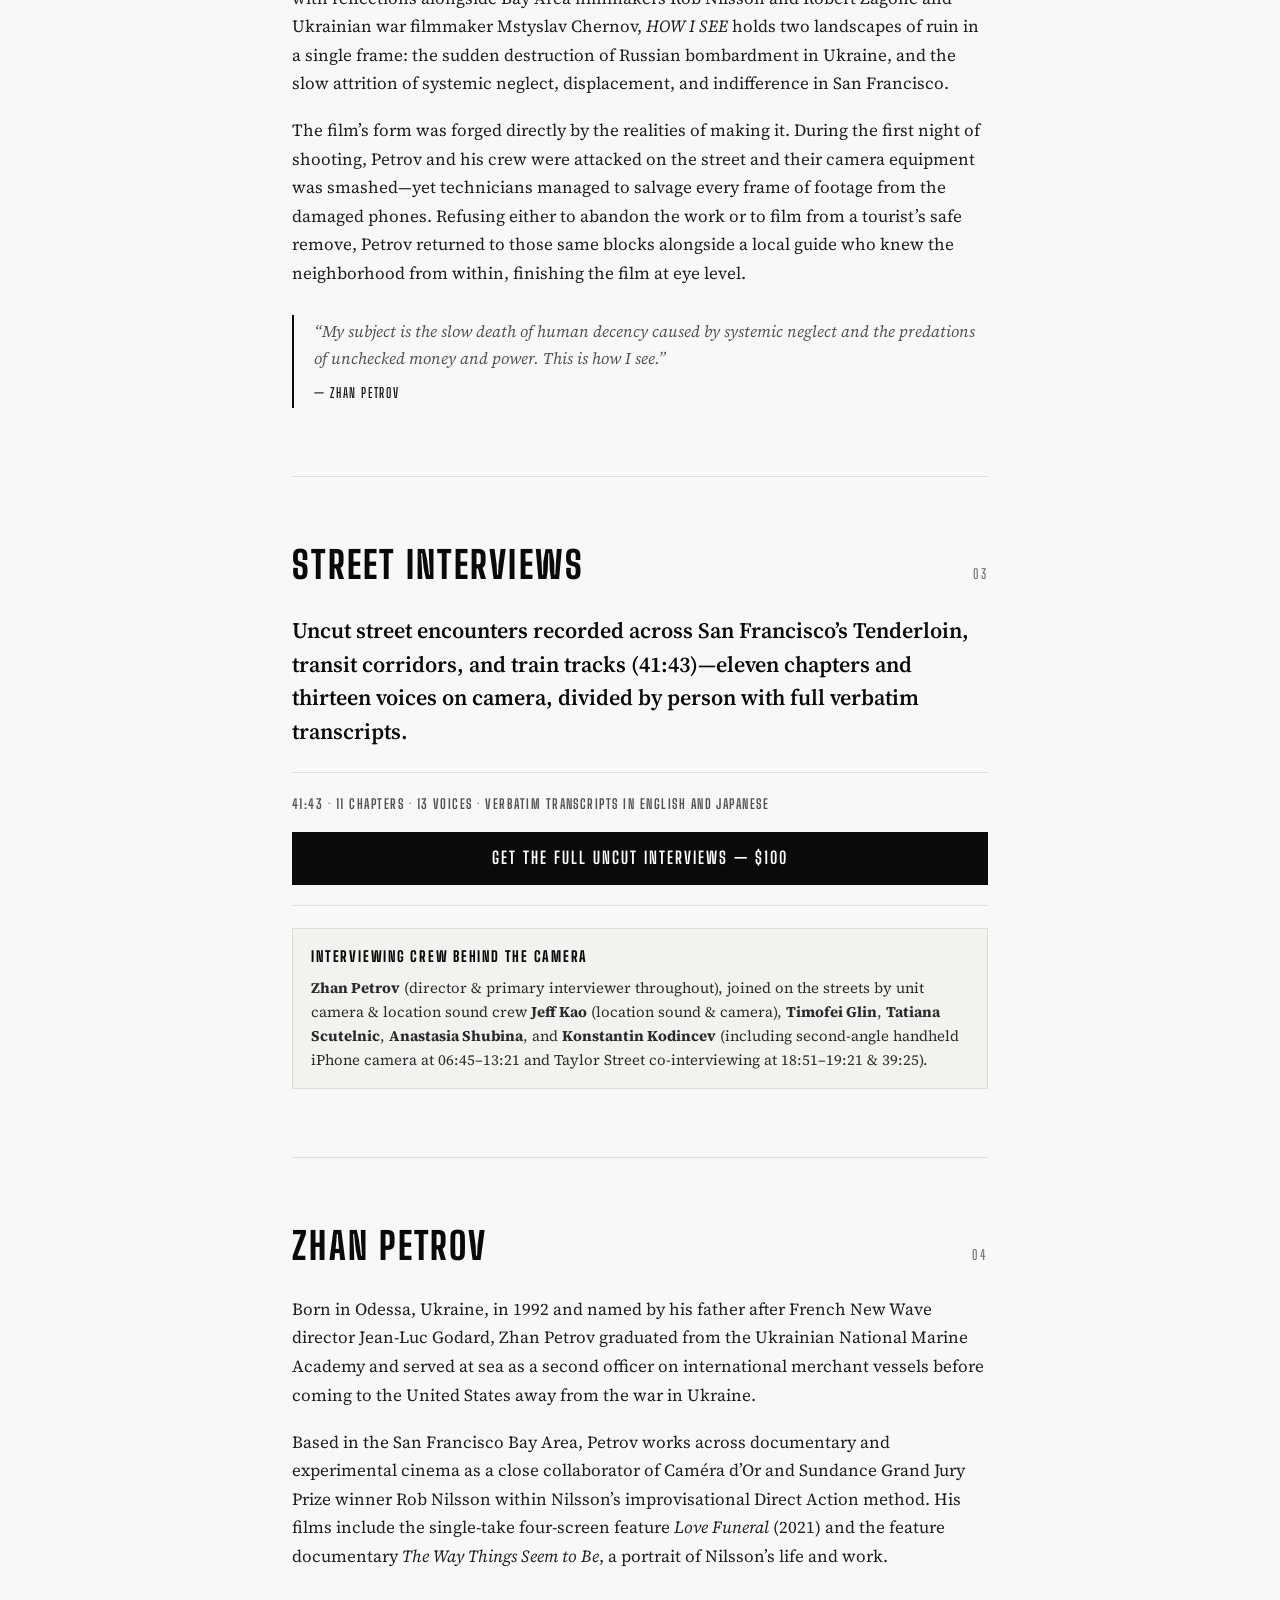
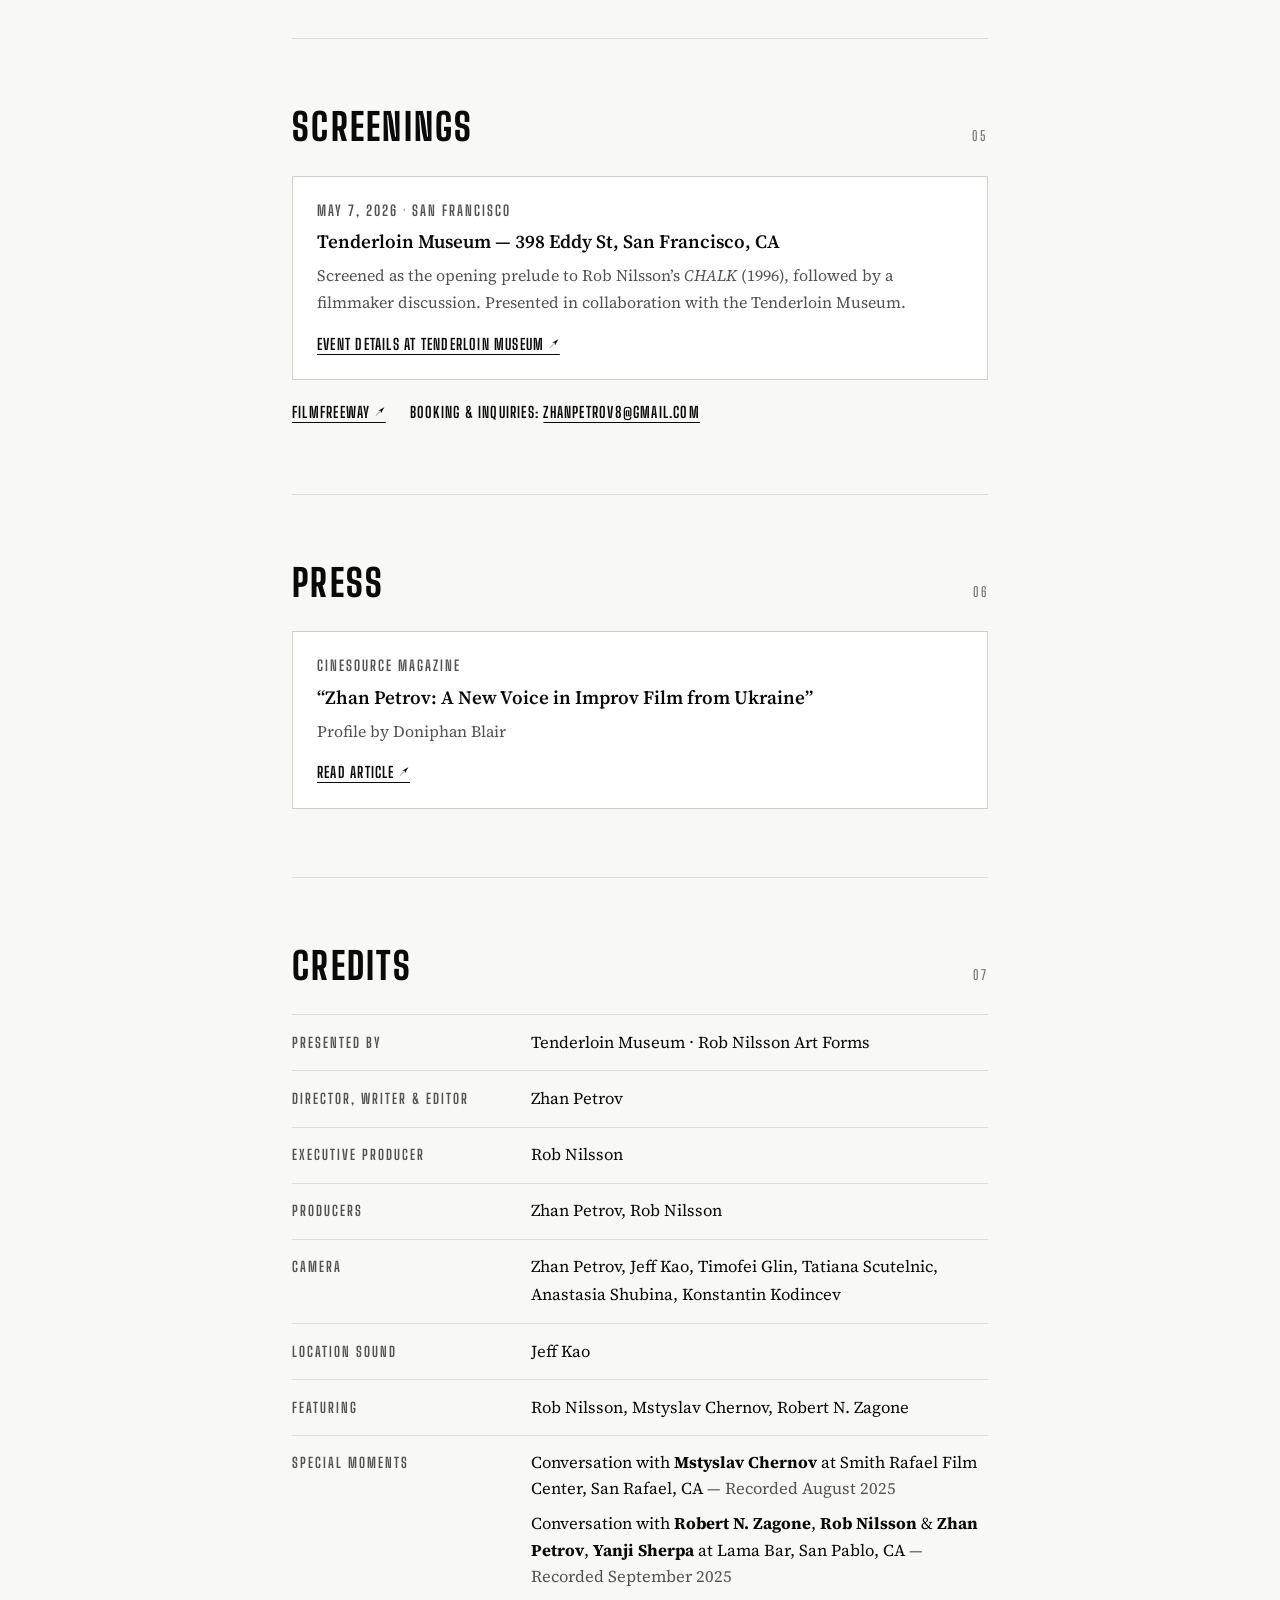
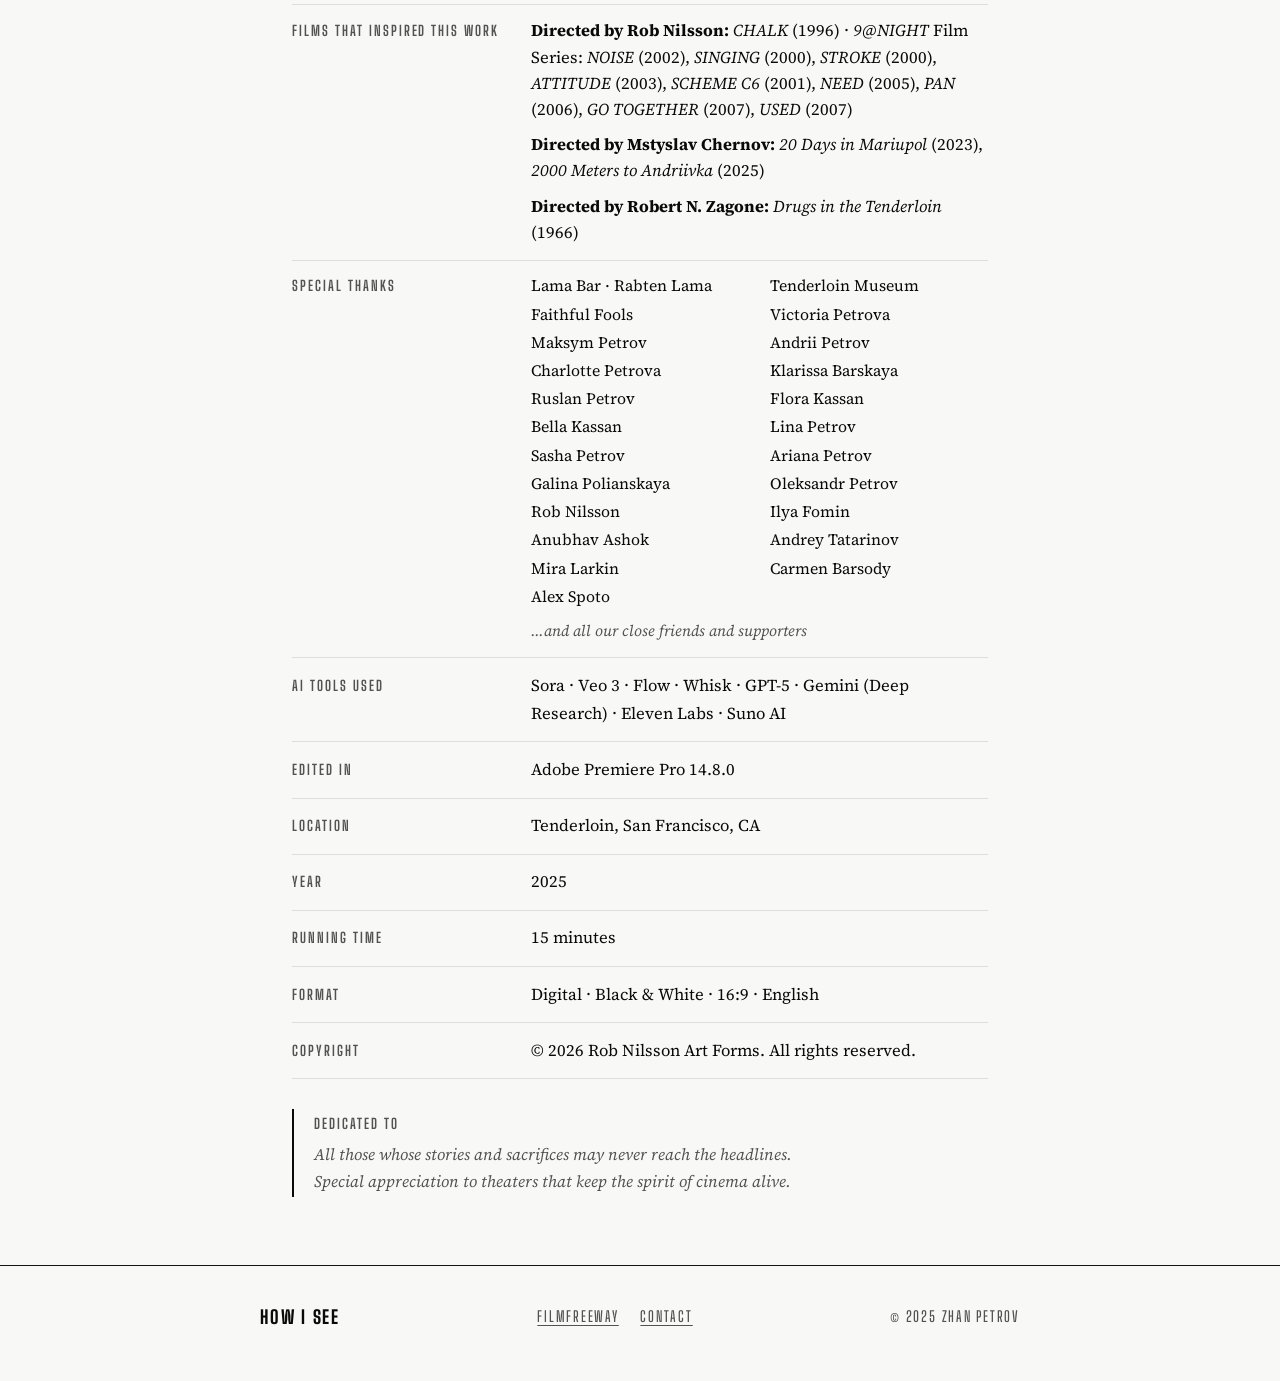
==== commit d329d2d4: "Open directly with top menu and trailer followed by Watch options" ====
--- a/index.html
+++ b/index.html
@@ -72,18 +72,12 @@
     </div>
   </nav>
 
-  <!-- 1. HERO OPENING (OFFICIAL TRAILER FIRST, THEN OFFICIAL POSTER) -->
+  <!-- 1. HERO OPENING (OFFICIAL TRAILER ONLY — FOLLOWED DIRECTLY BY WATCH OPTIONS) -->
   <header class="hero">
     <div class="hero-inner">
-      <div class="hero-header">
-        <p class="hero-kicker" data-i18n="hero.kicker">Short Documentary</p>
-        <h1 class="hero-title">HOW I SEE</h1>
-        <p class="hero-byline" data-i18n="hero.byline">A film by Zhan Petrov</p>
-        <p class="hero-facts" data-i18n-html="hero.facts">2025 &middot; <span class="nowrap">15 min</span> &middot; <span class="nowrap">Black &amp; White</span> &middot; English &middot; <span class="nowrap">San Francisco</span></p>
-        <p class="hero-lead" data-i18n="hero.lead">Shot in black and white on the streets of San Francisco’s Tenderloin, a Ukrainian filmmaker confronts the parallels between an American neighborhood left behind and the war in his homeland.</p>
-      </div>
-
-      <!-- Official FilmFreeway Trailer inside Camera-Viewfinder Frame (Opening) -->
+      <h1 class="sr-only" data-i18n="pageTitle">HOW I SEE — A film by Zhan Petrov</h1>
+
+      <!-- Official FilmFreeway Trailer inside Camera-Viewfinder Frame -->
       <div class="trailer-stage" id="trailer">
         <div class="viewfinder" role="region" aria-label="HOW I SEE official trailer" data-i18n-aria="hero.vfRegion">
           <div class="vf-hud vf-hud--top" aria-hidden="true">
@@ -132,26 +126,6 @@
             <span>00:01:10</span>
           </div>
         </div>
-      </div>
-
-      <div class="hero-actions">
-        <a class="btn btn--hero-primary" href="#watch" data-hero-film rel="noopener" data-i18n="hero.ctaFilm">Watch the film · Pay what you want</a>
-      </div>
-
-      <!-- Official Film Poster (After Trailer) -->
-      <div class="poster-stage" id="poster">
-        <p class="poster-stage-label" data-i18n="poster.kicker">Official Poster</p>
-        <figure class="hero-poster">
-          <img
-            id="hero-poster-img"
-            src="assets/poster.jpg"
-            alt="HOW I SEE — Official Film Poster"
-            data-i18n-alt="hero.posterAlt"
-            width="597"
-            height="800"
-            decoding="async"
-          >
-        </figure>
       </div>
     </div>
   </header>
--- a/styles.css
+++ b/styles.css
@@ -283,10 +283,22 @@
   position: relative;
   background-color: var(--black);
   color: var(--white);
-  padding: 2.25rem 1.25rem 3.5rem;
+  padding: 1.5rem 1.25rem 1.85rem;
   border-bottom: 1px solid #000000;
   overflow: hidden;
   isolation: isolate;
+}
+
+.sr-only {
+  position: absolute;
+  width: 1px;
+  height: 1px;
+  padding: 0;
+  margin: -1px;
+  overflow: hidden;
+  clip: rect(0, 0, 0, 0);
+  white-space: nowrap;
+  border: 0;
 }
 
 /* Subtle silver-halide film grain overlay */
@@ -436,7 +448,7 @@
 
 .trailer-stage {
   max-width: var(--max-reading);
-  margin: 1.75rem auto 0;
+  margin: 0 auto;
   scroll-margin-top: 68px;
 }
 
@@ -855,8 +867,17 @@
   font-family: "Big Shoulders Display", sans-serif;
   font-weight: 800;
   font-size: 2rem;
-  line-height: 1;
+  line-height: 1.05;
   letter-spacing: 0.02em;
+  text-align: right;
+}
+
+html[lang="ja"] .ticket-price {
+  font-family: var(--font-sans-ja);
+  font-weight: 700;
+  font-size: 1.35rem;
+  letter-spacing: 0.02em;
+  white-space: nowrap;
 }
 
 .ticket-terms {
@@ -1357,12 +1378,16 @@
    RESPONSIVE BREAKPOINTS (Mobile-First -> Tablet / Desktop)
    ========================================================================== */
 
+#watch {
+  padding-top: 2.5rem;
+}
+
 @media (max-width: 480px) {
   .site-nav-inner {
     padding: 0.45rem 1rem;
   }
   .hero {
-    padding: 1.9rem 1rem 3rem;
+    padding: 1.15rem 1rem 1.5rem;
   }
   .viewfinder {
     padding: 0.65rem 0.6rem 0.6rem;
@@ -1420,13 +1445,13 @@
     padding: 0.55rem 2rem;
   }
   .hero {
-    padding: 2.6rem 2rem 3.75rem;
+    padding: 2rem 2rem 2.35rem;
   }
   .hero-title {
     font-size: clamp(4.6rem, 9.5vw, 7.6rem);
   }
   .trailer-stage {
-    margin-top: 2.15rem;
+    margin-top: 0;
   }
   .hero-actions {
     margin-top: 1.75rem;
@@ -1446,6 +1471,9 @@
   }
   .section {
     padding: 4.25rem 0;
+  }
+  #watch {
+    padding-top: 3rem;
   }
 }
 
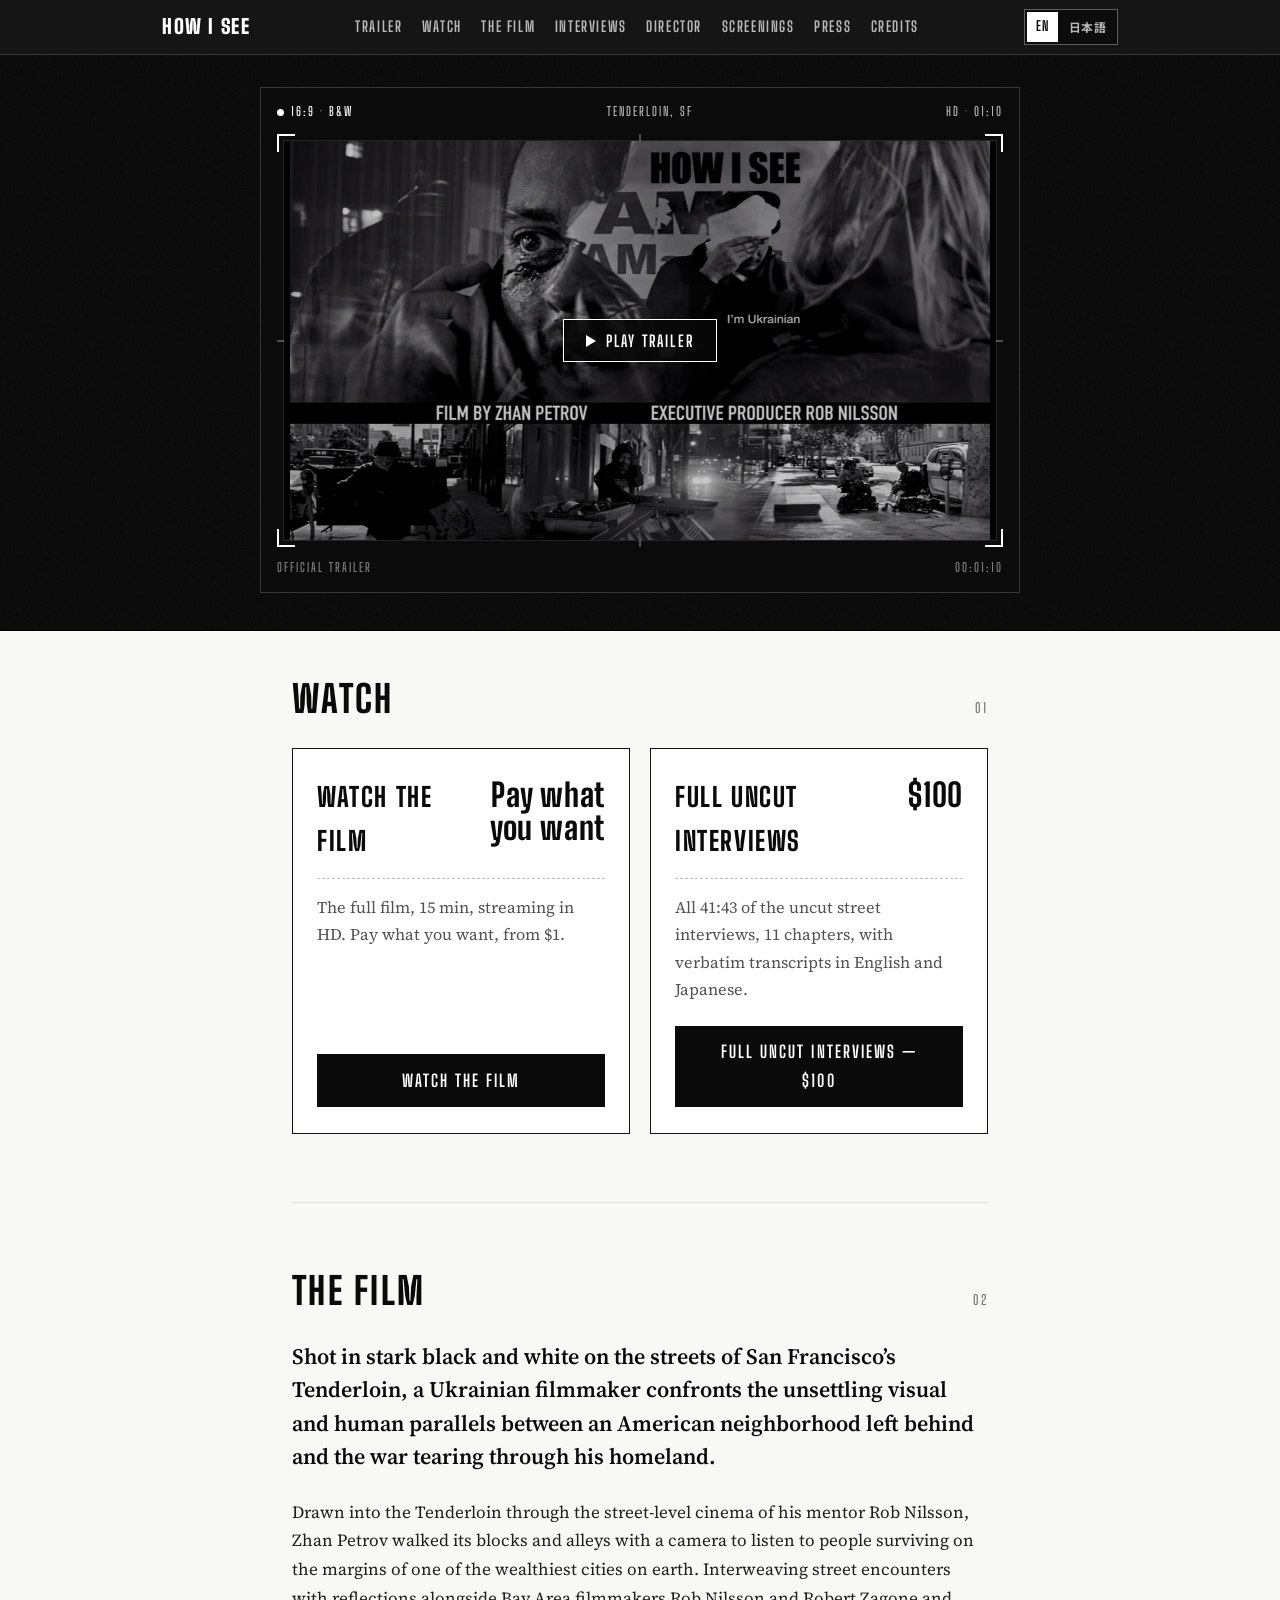
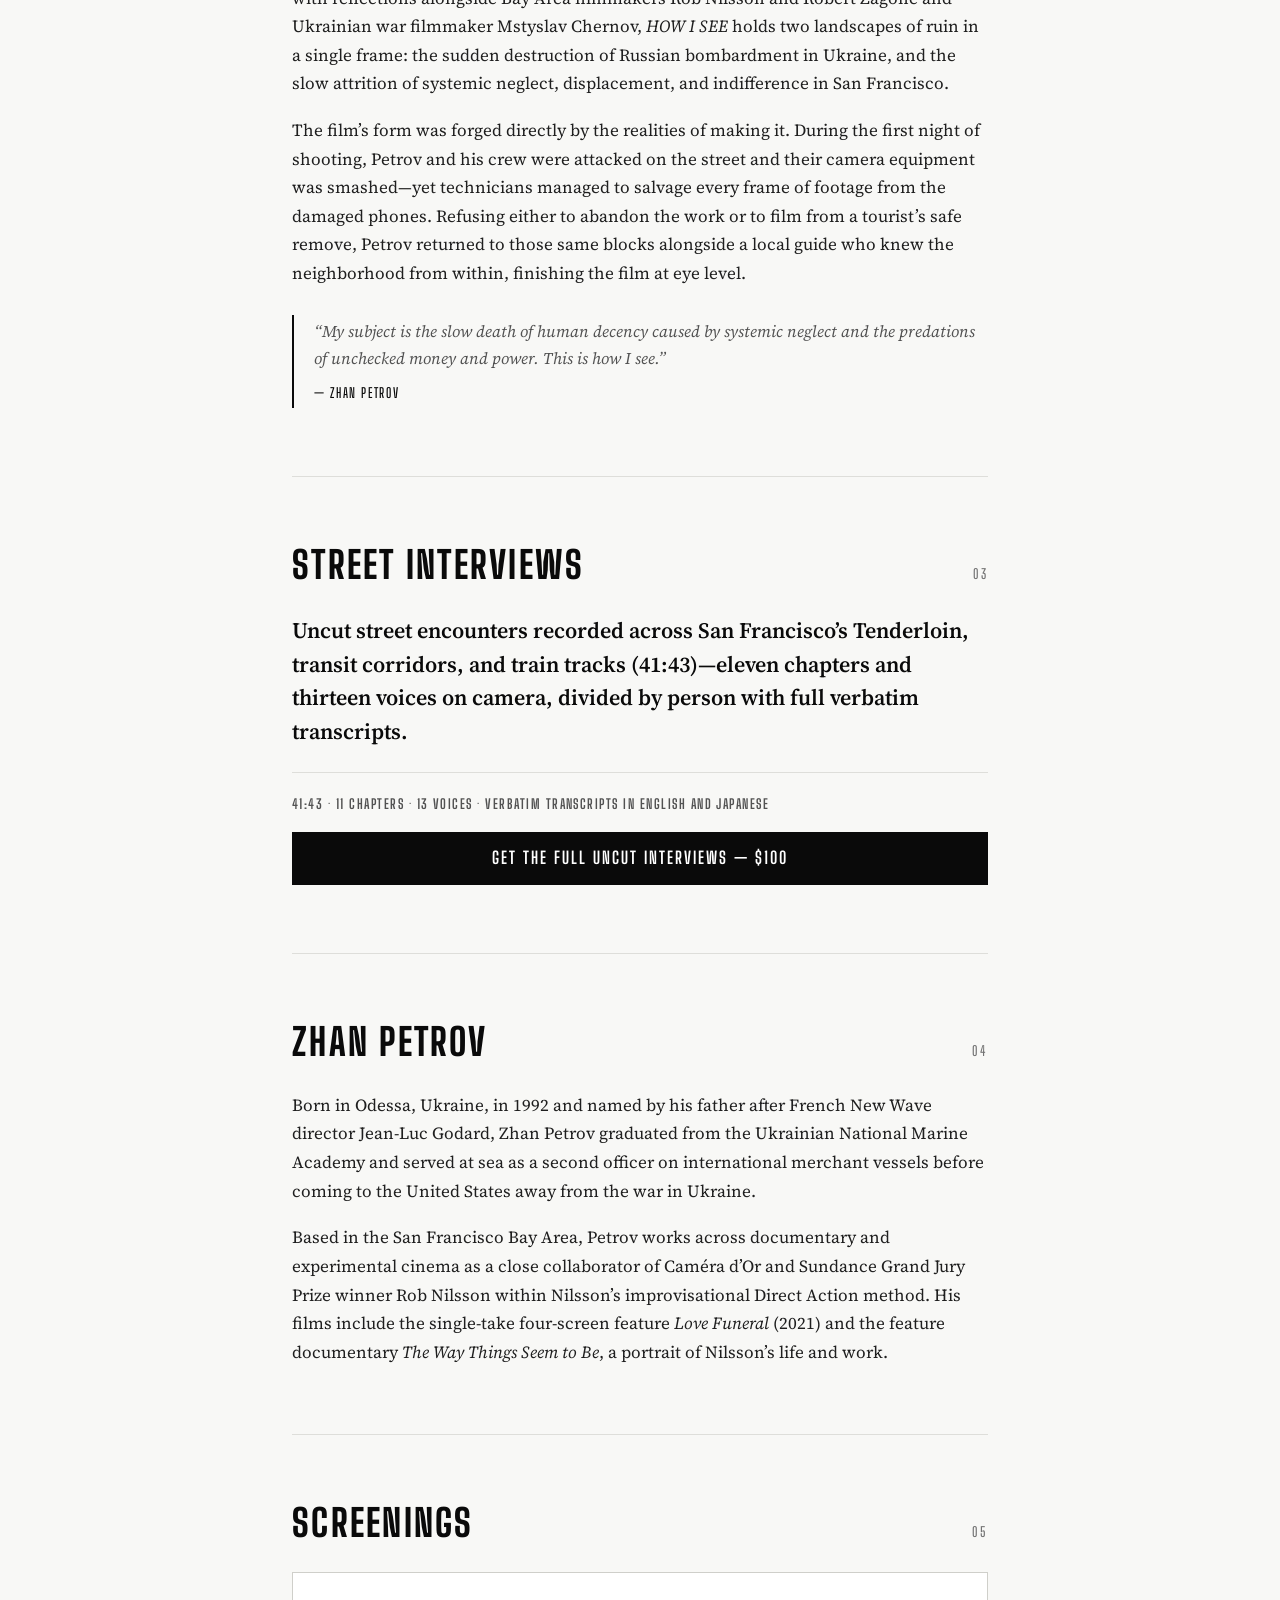
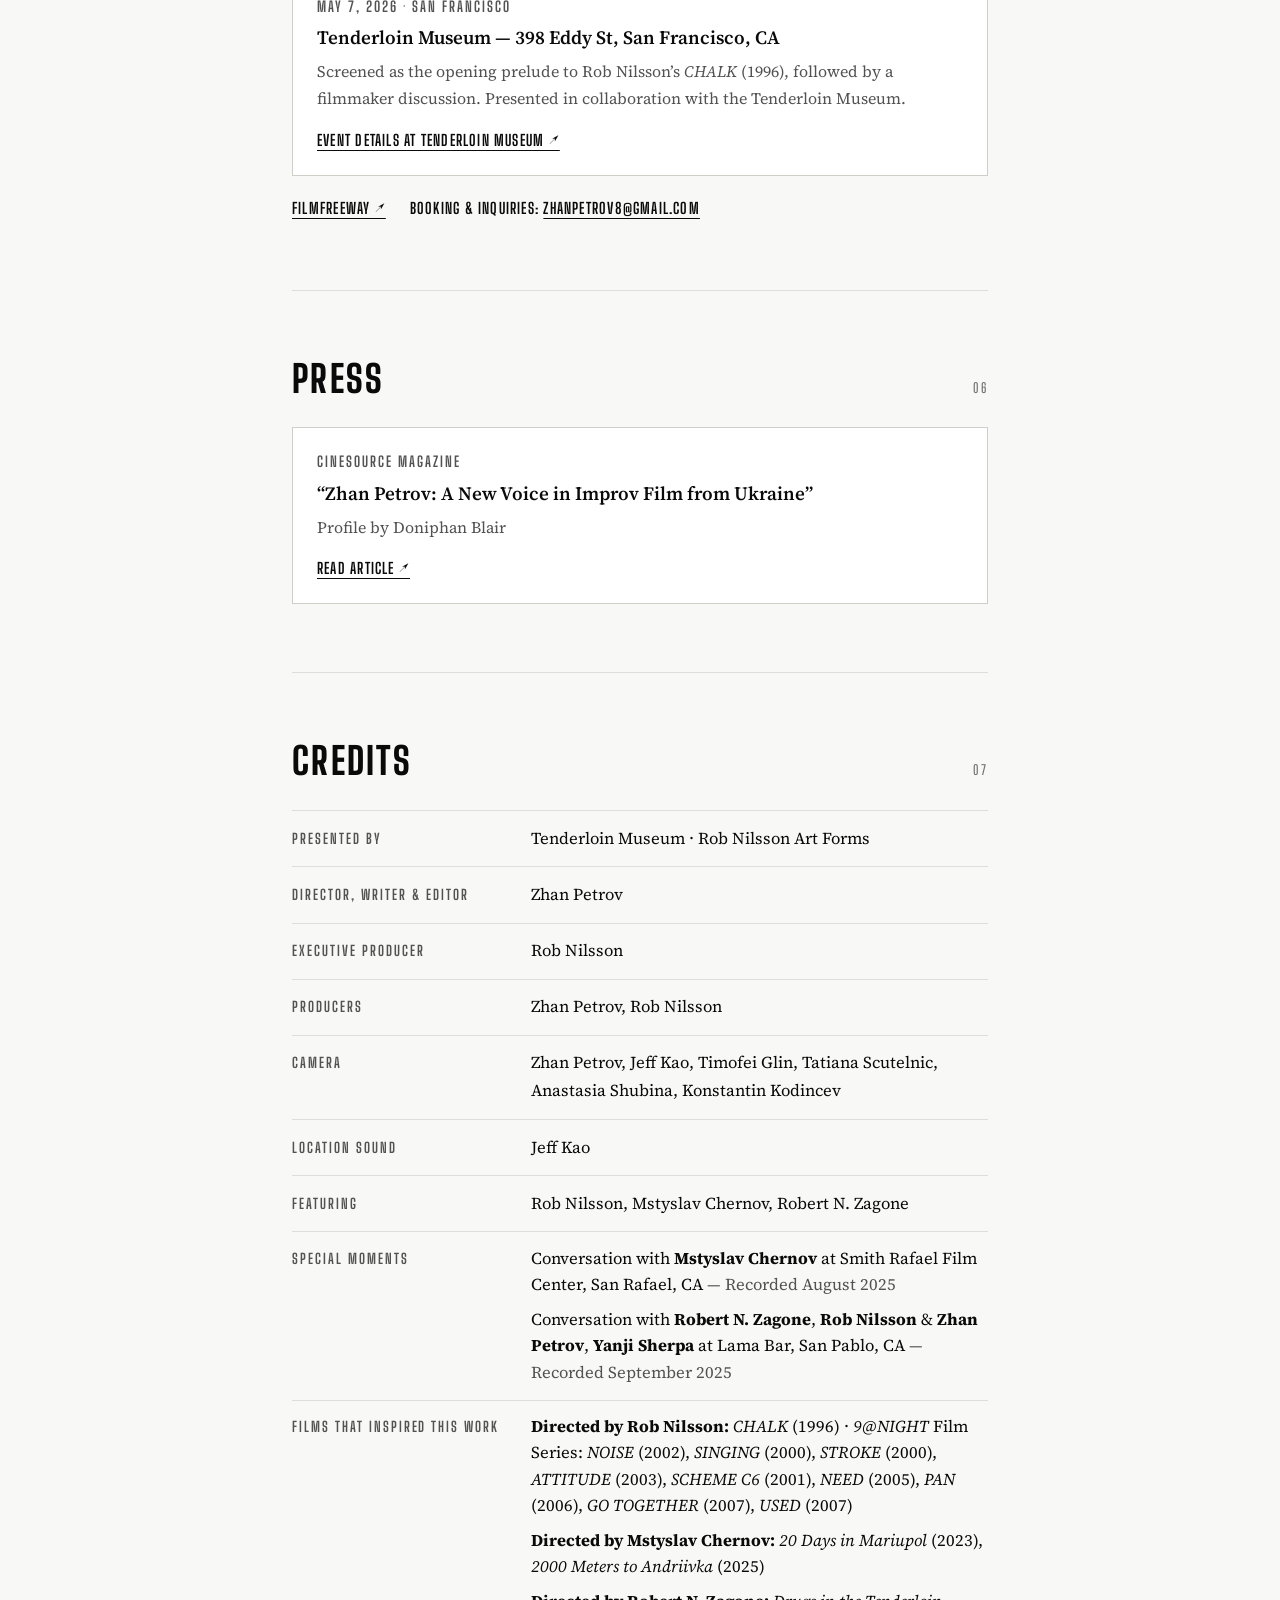
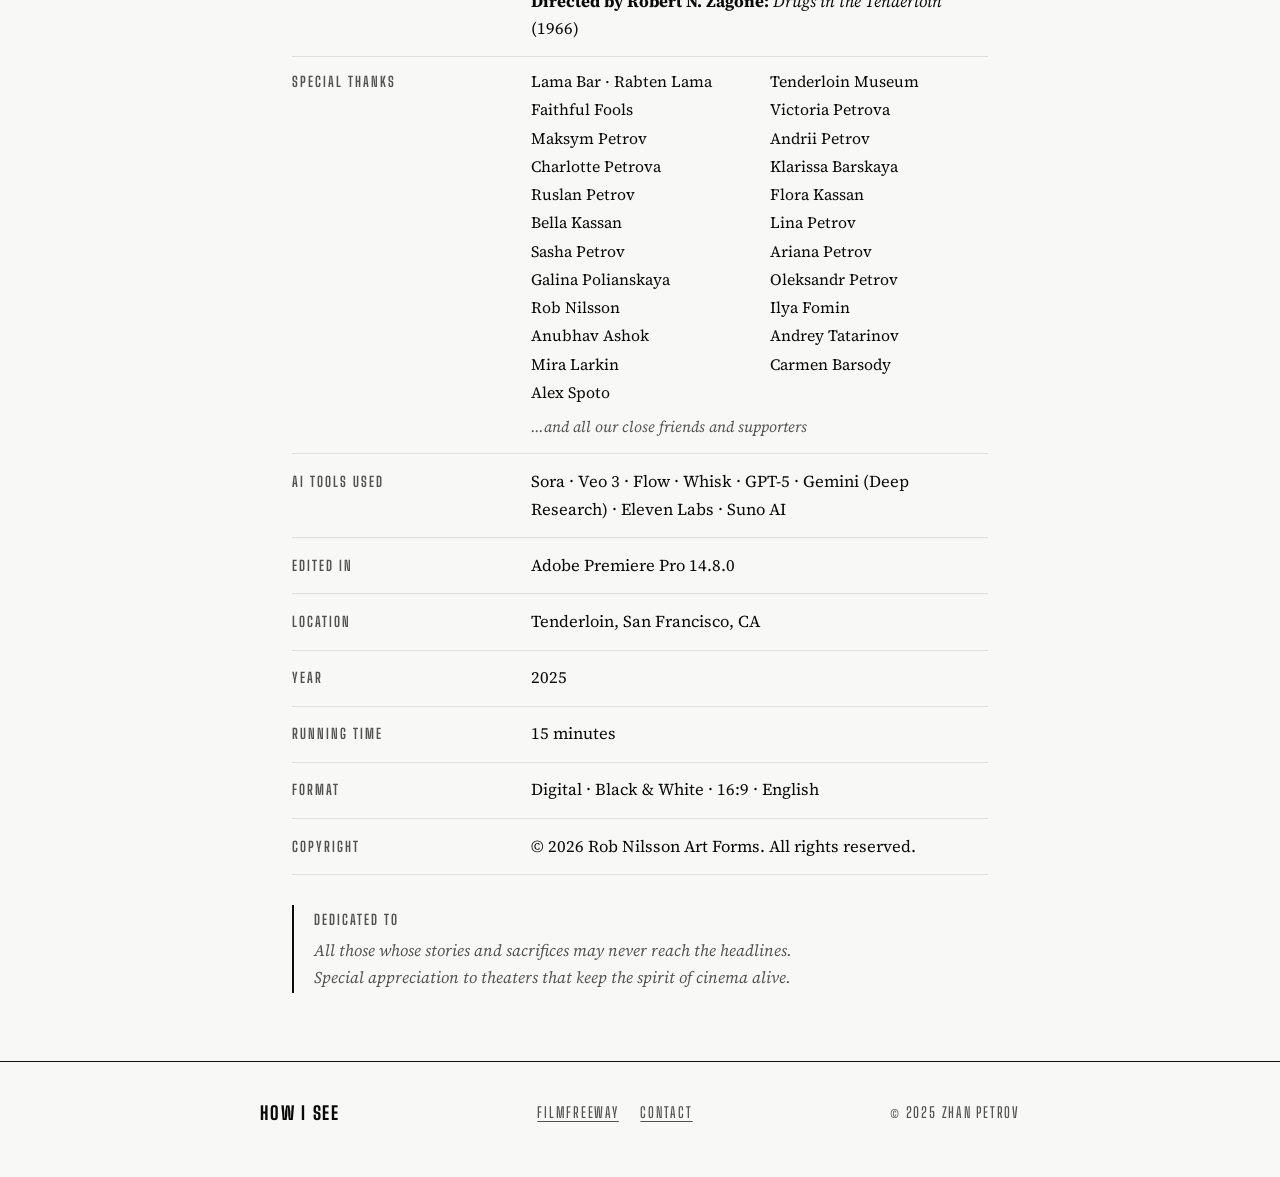
==== commit 70490a25: "Remove Interviewing Crew box and polish Japanese Stripe menu & ?locale=ja links" ====
--- a/index.html
+++ b/index.html
@@ -217,13 +217,6 @@
         <p class="interviews-count" data-i18n="interviews.teaserCount">41:43 · 11 chapters · 13 voices · Verbatim transcripts in English and Japanese</p>
         <a class="btn btn--ticket" href="#watch" data-interviews-buy rel="noopener" data-i18n="interviews.ctaBuy">Get the full uncut interviews — $100</a>
       </div>
-
-      <aside class="interviews-crew" aria-labelledby="interviews-crew-heading">
-        <h3 class="interviews-crew-title" id="interviews-crew-heading" data-i18n="interviews.crewTitle">Interviewing Crew Behind the Camera</h3>
-        <p class="interviews-crew-body" data-i18n-html="interviews.crewBody">
-          <strong>Zhan Petrov</strong> (director &amp; primary interviewer throughout), joined on the streets by unit camera &amp; location sound crew <strong>Jeff Kao</strong> (location sound &amp; camera), <strong>Timofei Glin</strong>, <strong>Tatiana Scutelnic</strong>, <strong>Anastasia Shubina</strong>, and <strong>Konstantin Kodincev</strong> (including second-angle handheld iPhone camera at 06:45&ndash;13:21 and Taylor Street co-interviewing at 18:51&ndash;19:21 &amp; 39:25).
-        </p>
-      </aside>
     </section>
 
     <!-- 5. ZHAN PETROV -->
--- a/styles.css
+++ b/styles.css
@@ -694,6 +694,7 @@
   font-weight: 700;
   font-size: 1.05rem;
   letter-spacing: 0.12em;
+  text-align: center;
   text-transform: uppercase;
   text-decoration: none;
   border: 1.5px solid transparent;
@@ -704,8 +705,9 @@
 
 html[lang="ja"] .btn {
   font-family: var(--font-sans-ja);
-  font-size: 0.92rem;
-  letter-spacing: 0.06em;
+  font-size: 0.88rem;
+  letter-spacing: 0.04em;
+  padding: 0.72rem 1rem;
 }
 
 .btn--hero-primary {
@@ -832,6 +834,7 @@
   display: flex;
   flex-direction: column;
   justify-content: space-between;
+  min-width: 0;
   padding: 1.6rem 1.5rem;
   background: var(--white);
   border: 1.5px solid var(--rule-strong);
@@ -841,7 +844,7 @@
   display: flex;
   align-items: baseline;
   justify-content: space-between;
-  gap: 1rem;
+  gap: 0.75rem;
   padding-bottom: 0.9rem;
   margin-bottom: 0.95rem;
   border-bottom: 1px dashed #bdbdb7;
@@ -859,8 +862,9 @@
 html[lang="ja"] .ticket-label {
   font-family: var(--font-sans-ja);
   font-weight: 700;
-  font-size: 1.25rem;
-  letter-spacing: 0.04em;
+  font-size: 0.96rem;
+  line-height: 1.35;
+  letter-spacing: 0;
 }
 
 .ticket-price {
@@ -875,9 +879,29 @@
 html[lang="ja"] .ticket-price {
   font-family: var(--font-sans-ja);
   font-weight: 700;
-  font-size: 1.35rem;
+  font-size: 1.2rem;
+  letter-spacing: 0;
+  white-space: nowrap;
+}
+
+html[lang="ja"] .ticket-card .btn {
+  font-size: 0.84rem;
   letter-spacing: 0.02em;
-  white-space: nowrap;
+  padding: 0.72rem 0.75rem;
+}
+
+@media (max-width: 480px) {
+  html[lang="ja"] .ticket-card {
+    padding: 1.35rem 1.15rem;
+  }
+
+  html[lang="ja"] .ticket-label {
+    font-size: 1rem;
+  }
+
+  html[lang="ja"] .ticket-price {
+    font-size: 1.15rem;
+  }
 }
 
 .ticket-terms {
@@ -2127,9 +2151,8 @@
   align-items: center;
   justify-content: space-between;
   gap: 1rem;
-  padding: 1.25rem 0;
+  padding: 1.25rem 0 0;
   border-top: 1px solid var(--rule-light);
-  border-bottom: 1px solid var(--rule-light);
 }
 
 .interviews-page .watch-nav a {
@@ -2152,6 +2175,13 @@
   text-transform: uppercase;
 }
 
+html[lang="ja"] .interviews-gate-title {
+  font-family: var(--font-sans-ja);
+  font-weight: 700;
+  font-size: 1.15rem;
+  letter-spacing: 0.04em;
+}
+
 .interviews-gate-copy {
   margin: 0 0 1.25rem;
   color: var(--ink-muted);
@@ -2167,6 +2197,12 @@
   color: var(--ink-muted);
 }
 
+html[lang="ja"] .interviews-paid-note {
+  font-family: var(--font-sans-ja);
+  font-size: 0.8rem;
+  letter-spacing: 0.04em;
+}
+
 @media (max-width: 560px) {
   .interviews-teaser .btn {
     width: 100%;
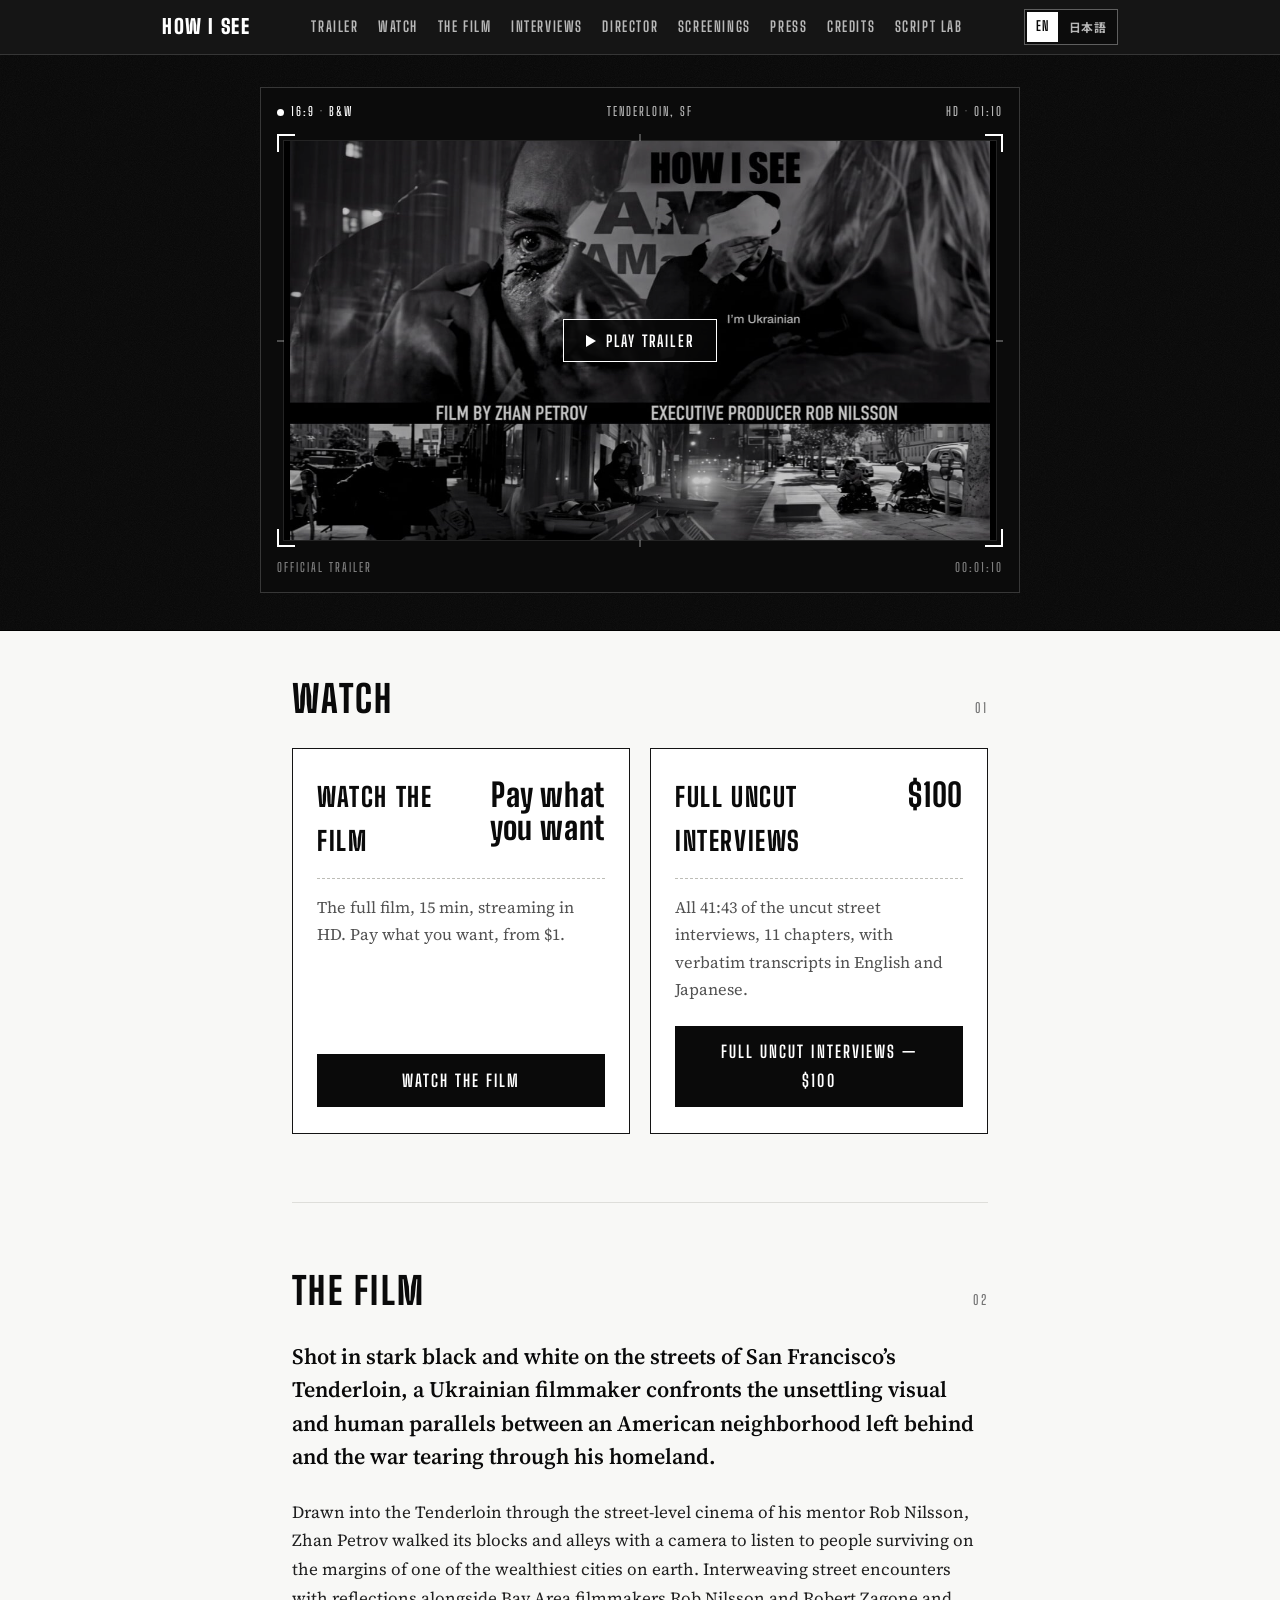
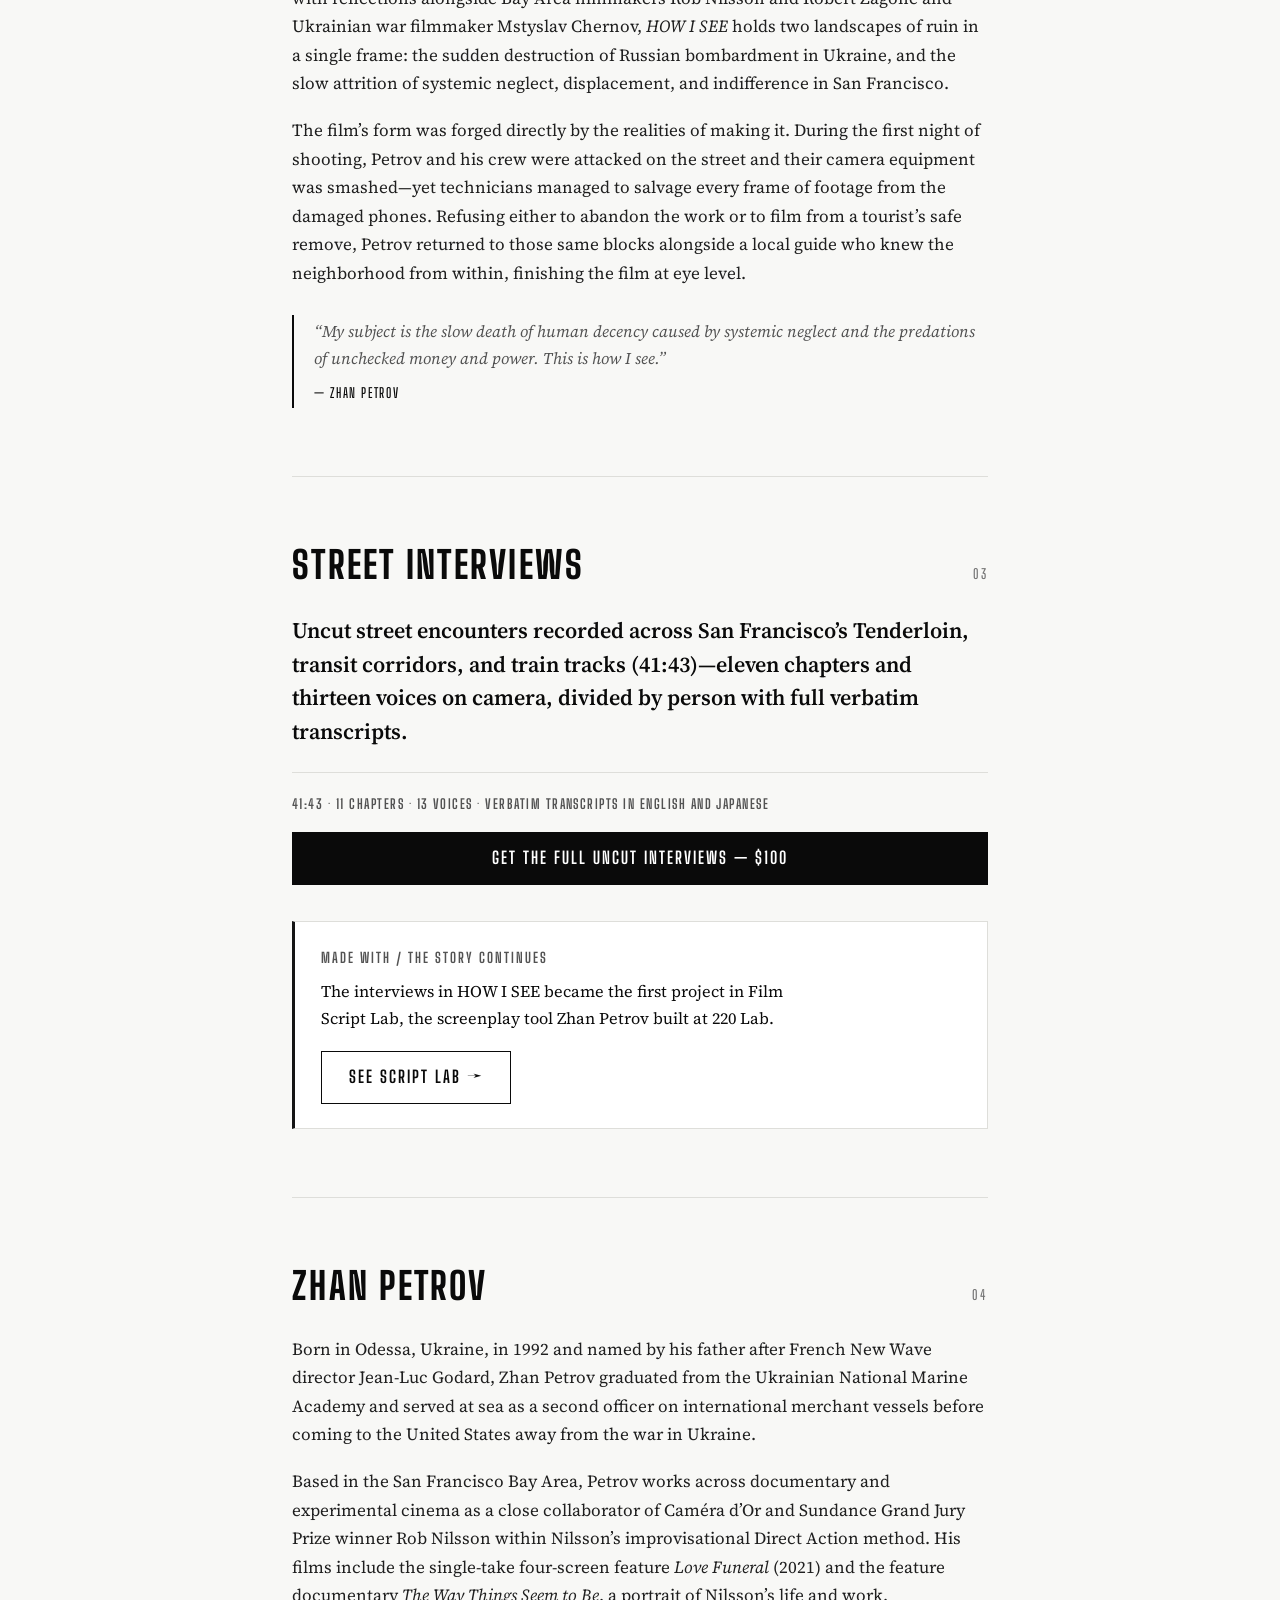
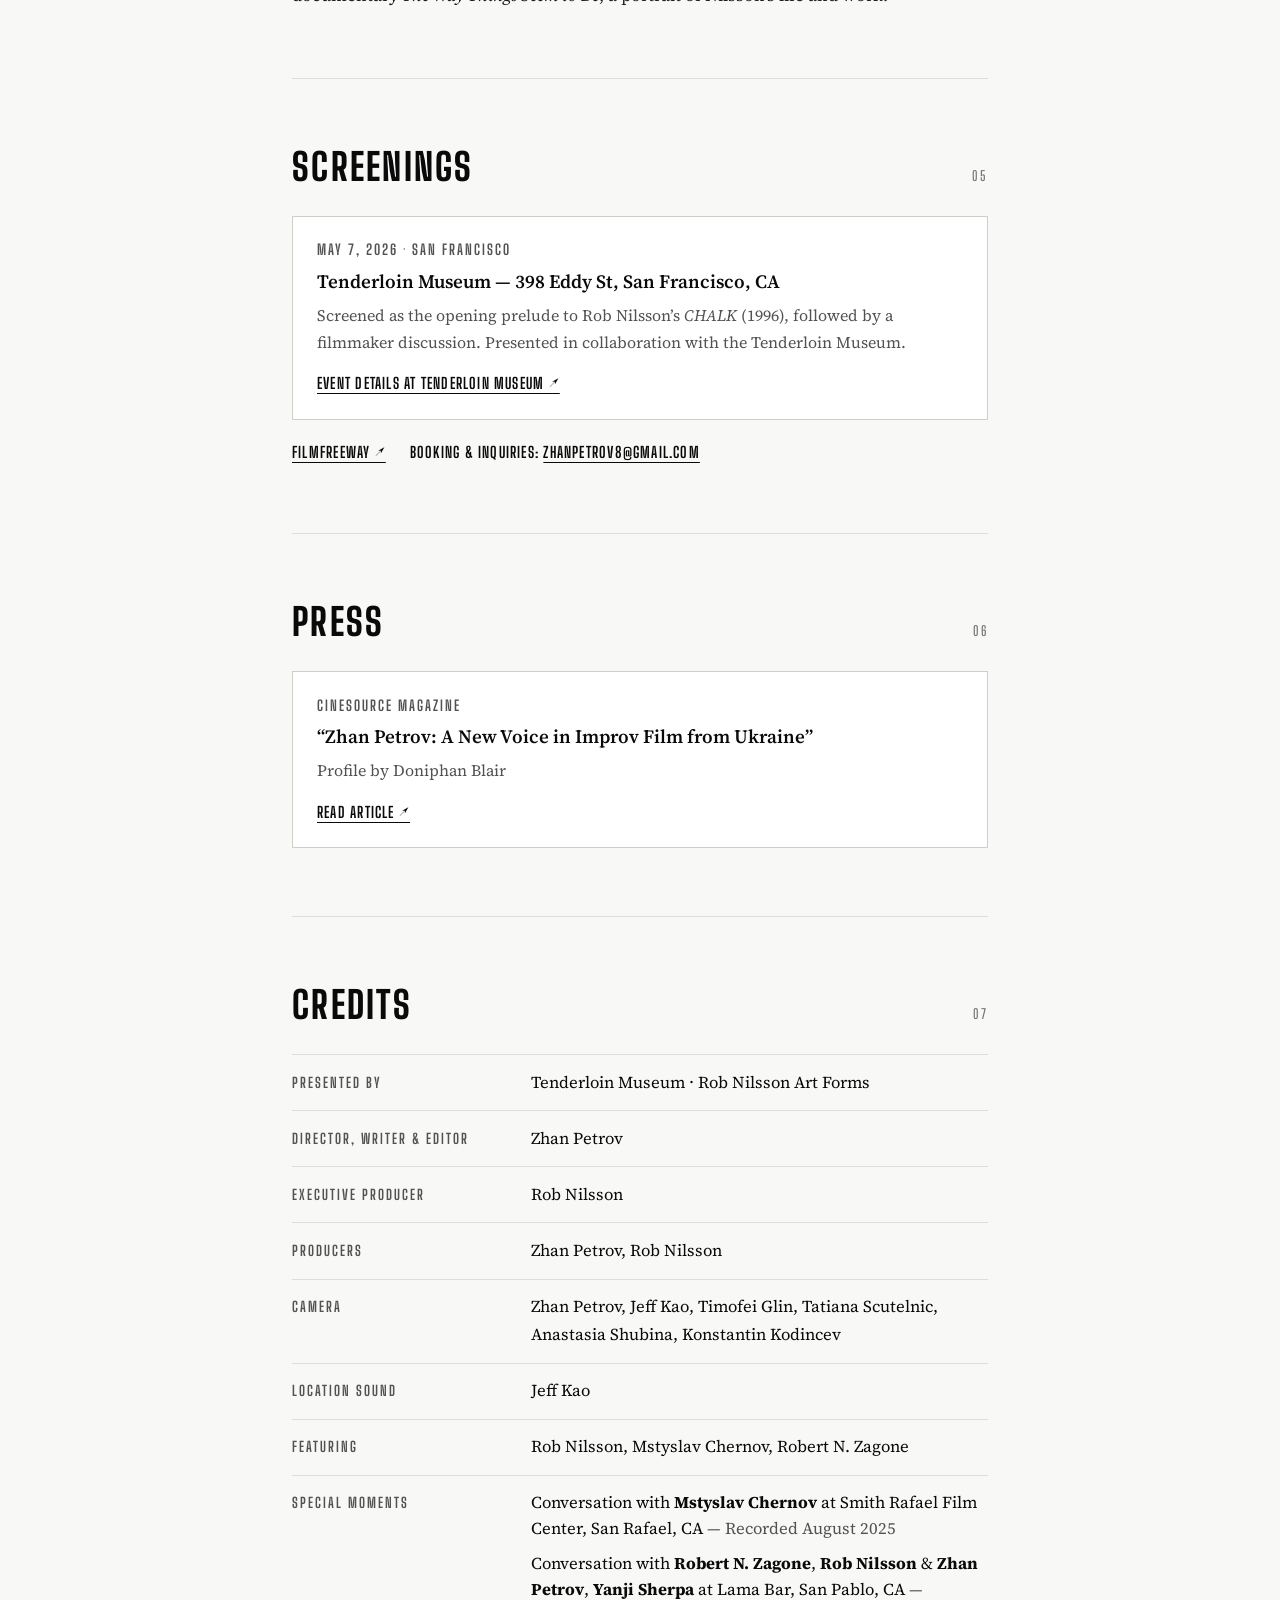
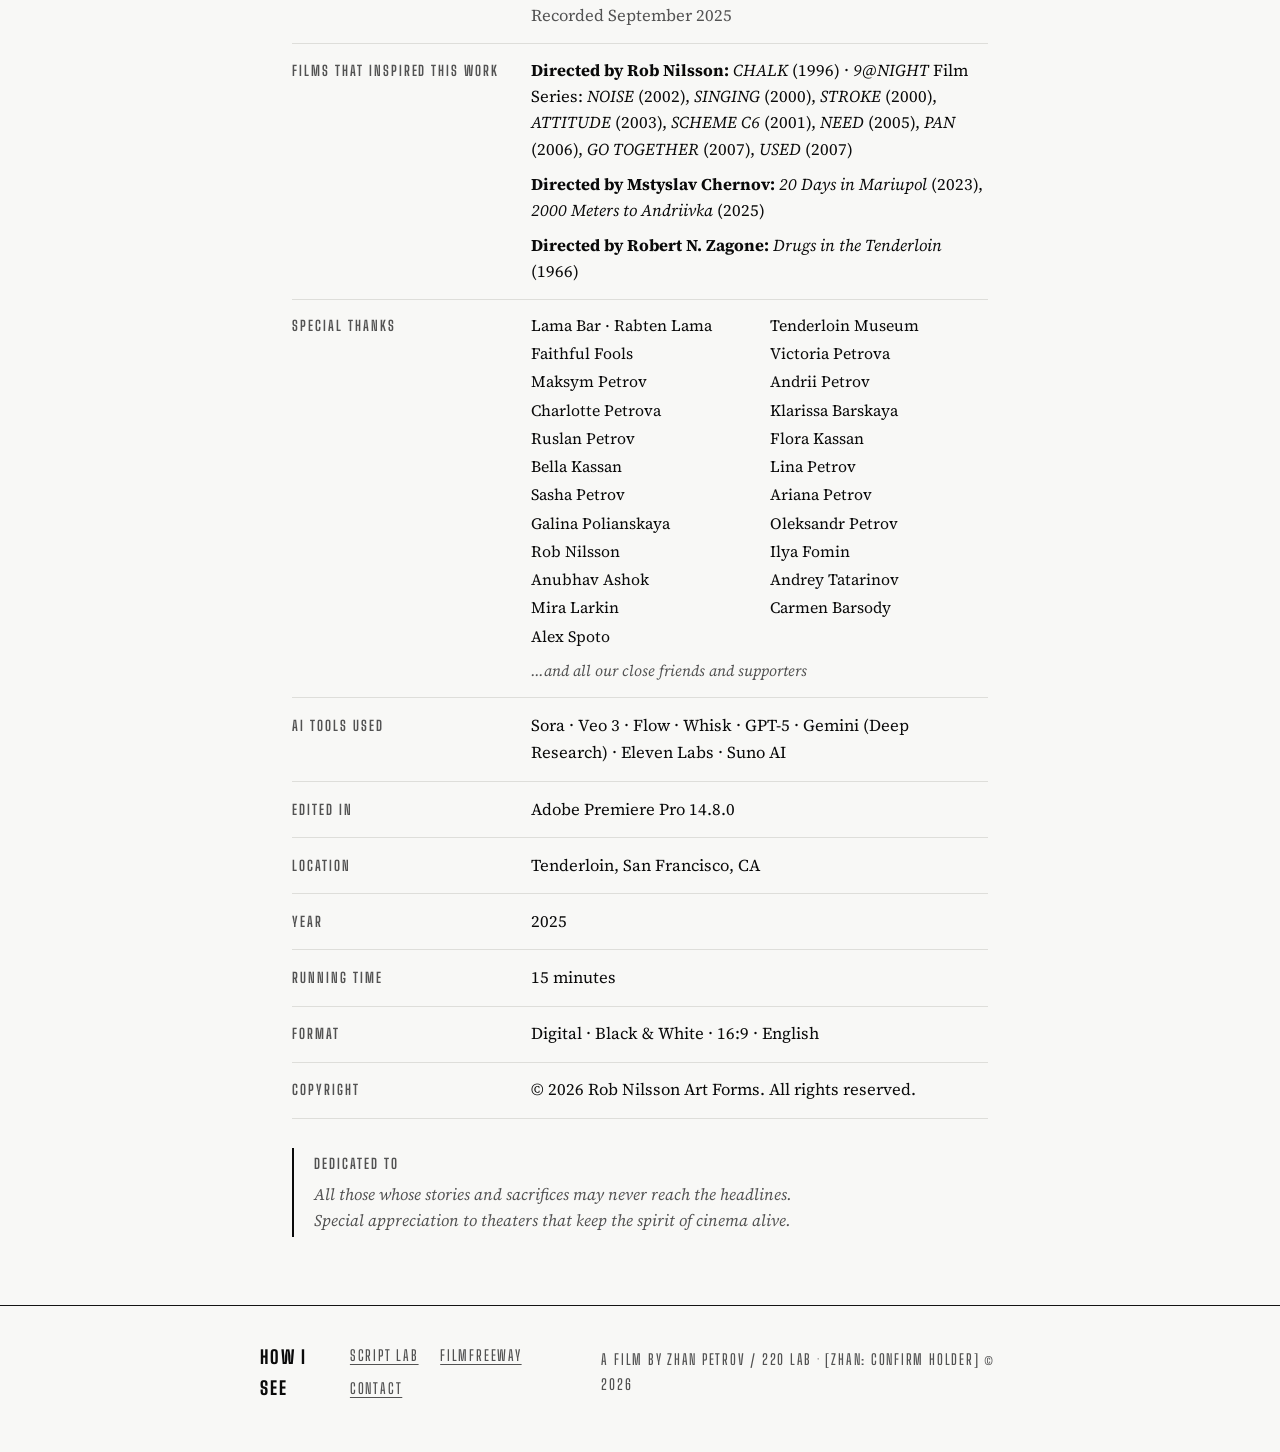
==== commit c18259ec: "feat: add Script Lab cross-links, Story Continues block (EN/JA), and footer copyright alignment" ====
--- a/index.html
+++ b/index.html
@@ -51,6 +51,7 @@
         <a href="#screenings" data-i18n="nav.screenings">Screenings</a>
         <a href="#press" data-i18n="nav.press">Press</a>
         <a href="#credits" data-i18n="nav.credits">Credits</a>
+        <a href="https://scriptlab.cloud/?utm_source=howisee&amp;utm_medium=site&amp;utm_campaign=scriptlab#built-from-a-film" data-i18n="nav.scriptlab">Script Lab</a>
       </div>
 
       <div class="site-nav-controls">
@@ -217,6 +218,18 @@
         <p class="interviews-count" data-i18n="interviews.teaserCount">41:43 · 11 chapters · 13 voices · Verbatim transcripts in English and Japanese</p>
         <a class="btn btn--ticket" href="#watch" data-interviews-buy rel="noopener" data-i18n="interviews.ctaBuy">Get the full uncut interviews — $100</a>
       </div>
+
+      <aside class="story-continues-card" id="script-lab" aria-labelledby="heading-story-continues">
+        <p class="story-continues-kicker" id="heading-story-continues" data-i18n="storyContinues.kicker">Made With / The Story Continues</p>
+        <p class="story-continues-body" data-i18n="storyContinues.body">
+          The interviews in HOW I SEE became the first project in Film Script Lab, the screenplay tool Zhan Petrov built at 220 Lab.
+        </p>
+        <a
+          class="btn btn--outline"
+          href="https://scriptlab.cloud/?utm_source=howisee&amp;utm_medium=site&amp;utm_campaign=scriptlab#built-from-a-film"
+          data-i18n="storyContinues.cta"
+        >See Script Lab &rarr;</a>
+      </aside>
     </section>
 
     <!-- 5. ZHAN PETROV -->
@@ -419,6 +432,10 @@
       <span class="footer-brand">HOW I SEE</span>
       <div class="footer-links">
         <a
+          href="https://scriptlab.cloud/?utm_source=howisee&amp;utm_medium=site&amp;utm_campaign=scriptlab#built-from-a-film"
+          data-i18n="footer.scriptlab"
+        >Script Lab</a>
+        <a
           href="https://filmfreeway.com/projects/4067236"
           data-site-filmfreeway
           target="_blank"
@@ -426,7 +443,7 @@
         >FilmFreeway</a>
         <a href="mailto:zhanpetrov8@gmail.com" data-site-email data-i18n="footer.contact">Contact</a>
       </div>
-      <span>&copy; 2025 Zhan Petrov</span>
+      <span>A film by Zhan Petrov / 220 Lab &middot; [ZHAN: confirm holder] &copy; 2026</span>
     </div>
   </footer>
 
--- a/styles.css
+++ b/styles.css
@@ -2208,3 +2208,50 @@
     width: 100%;
   }
 }
+
+/* ==========================================================================
+   MADE WITH / THE STORY CONTINUES (Script Lab Cross-Link Block)
+   ========================================================================== */
+
+.story-continues-card {
+  margin-top: 2.25rem;
+  padding: 1.5rem 1.65rem;
+  border: 1px solid var(--rule-light);
+  border-left: 3px solid var(--rule-strong);
+  background: var(--white);
+  scroll-margin-top: 5rem;
+}
+
+.story-continues-kicker {
+  margin: 0 0 0.55rem;
+  font-family: var(--font-display);
+  font-weight: 700;
+  font-size: 0.88rem;
+  letter-spacing: 0.14em;
+  text-transform: uppercase;
+  color: var(--ink-muted);
+}
+
+html[lang="ja"] .story-continues-kicker {
+  font-family: var(--font-sans-ja);
+  font-size: 0.82rem;
+  letter-spacing: 0.05em;
+}
+
+.story-continues-body {
+  margin: 0 0 1.2rem;
+  font-size: 1.02rem;
+  line-height: 1.62;
+  color: var(--ink);
+  max-width: 58ch;
+}
+
+@media (max-width: 560px) {
+  .story-continues-card {
+    padding: 1.25rem 1.15rem;
+  }
+  .story-continues-card .btn {
+    width: 100%;
+  }
+}
+
